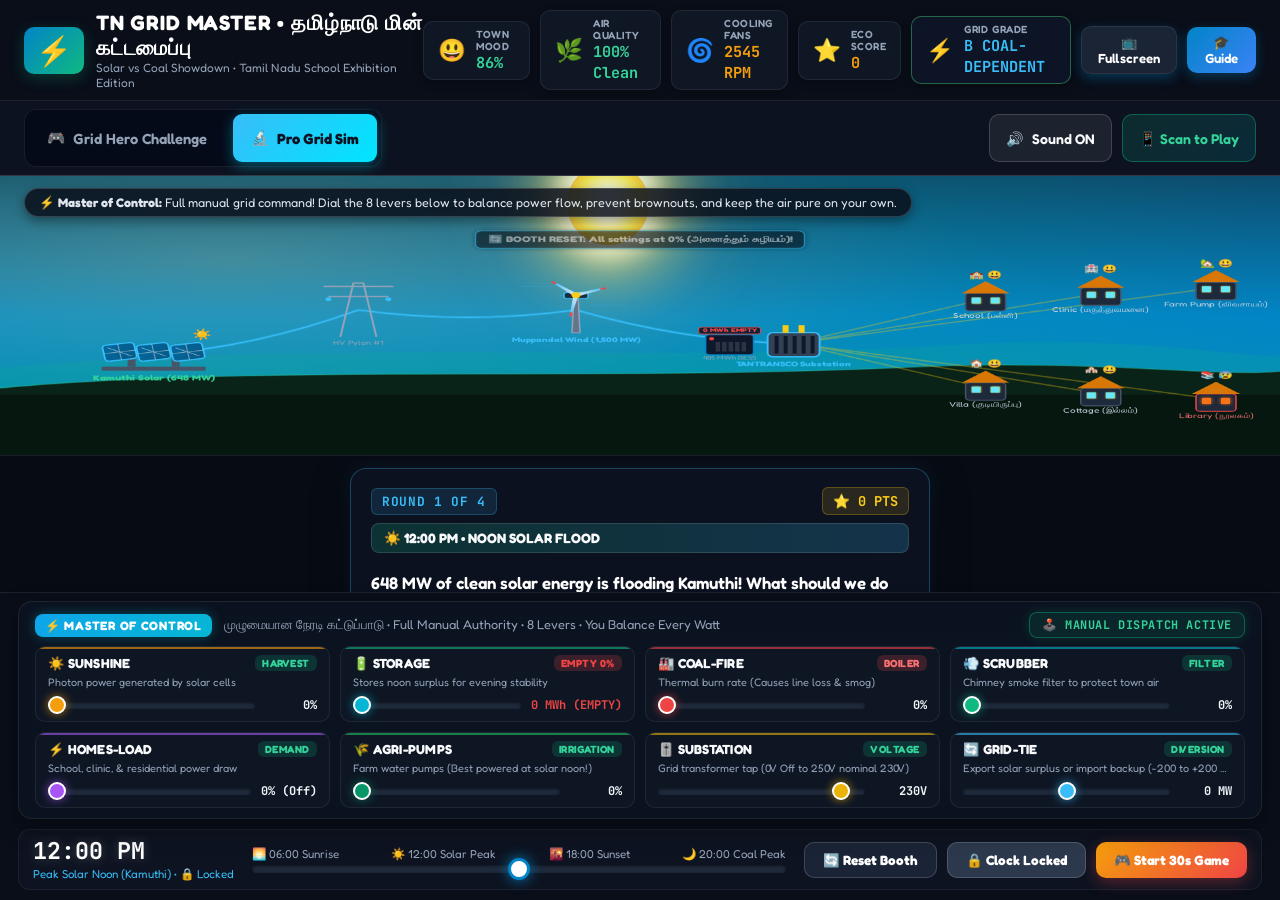
==== standalone_simulation.html @ cc930a6a "feat(mobile): implement Grid Hero challenge, Web Audio synth, responsive UI, QR bridge, and physical" ====
<!DOCTYPE html>
<html lang="en">
<head>
  <meta charset="UTF-8">
  <meta name="viewport" content="width=device-width, initial-scale=1.0">
  <title>TN Grid Master: Solar vs Coal Showdown | School Edition</title>
  <meta name="description" content="An interactive, gamified power grid simulation comparing peak daytime solar energy at Kamuthi against evening coal energy at Mettur.">
  <link rel="preconnect" href="https://fonts.googleapis.com">
  <link rel="preconnect" href="https://fonts.gstatic.com" crossorigin>
  <link href="https://fonts.googleapis.com/css2?family=Fredoka:wght@400;500;600;700&family=JetBrains+Mono:wght@600;700&display=swap" rel="stylesheet">
  <style>
/* ==========================================================================
   TN GRID MASTER: SCHOOL EDITION - HIGH-TECH SCIFI STYLESHEET
   Sleek Cyber-Grid & Dispatch Room Aesthetic (Tamil Nadu Power Grid)
   ========================================================================== */

:root {
  /* Day / Night Sky Palettes - Vibrant, Rich Atmospheric Gradients */
  --sky-top: #0c4a6e;
  --sky-mid: #0284c7;
  --sky-bottom: #0891b2;
  --sun-display: block;
  --sun-opacity: 1;
  --moon-display: none;
  --moon-opacity: 0;
  --smog-opacity: 0;
  --solar-glow-opacity: 0.85;

  /* Theme Accents */
  --color-green: #10b981;
  --color-green-light: #6ee7b7;
  --color-gold: #f59e0b;
  --color-gold-light: #fef08a;
  --color-crimson: #ef4444;
  --color-crimson-light: #fca5a5;
  --color-cyan: #06b6d4;

  /* Surfaces & Glassmorphism */
  --bg-body: #070b14;
  --bg-card: rgba(13, 19, 33, 0.9);
  --bg-card-hover: rgba(23, 32, 54, 0.95);
  --border-glass: rgba(255, 255, 255, 0.08);
  --border-glass-bright: rgba(255, 255, 255, 0.16);
  --text-main: #f8fafc;
  --text-muted: #94a3b8;

  /* Typography */
  --font-family: 'Fredoka', -apple-system, BlinkMacSystemFont, "Segoe UI", Roboto, sans-serif;
  --font-mono: 'JetBrains Mono', monospace;
}

/* Dynamic Phase Themes */
body.theme-solar {
  --sky-top: #0c4a6e;
  --sky-mid: #0284c7;
  --sky-bottom: #0891b2;
  --sun-display: block;
  --sun-opacity: 1;
  --moon-display: none;
  --moon-opacity: 0;
  --smog-opacity: 0;
  --solar-glow-opacity: 0.85;
}

body.theme-coal {
  --sky-top: #060913;
  --sky-mid: #111827;
  --sky-bottom: #1f1418;
  --sun-display: none;
  --sun-opacity: 0;
  --moon-display: block;
  --moon-opacity: 0.95;
  --smog-opacity: 0;
  --solar-glow-opacity: 0;
}

body.theme-dusk {
  --sky-top: #180d2b;
  --sky-mid: #4c1d4a;
  --sky-bottom: #9a3412;
  --sun-display: block;
  --sun-opacity: 0.55;
  --moon-display: none;
  --moon-opacity: 0;
  --smog-opacity: 0;
  --solar-glow-opacity: 0.25;
}

body.theme-dawn {
  --sky-top: #0f172a;
  --sky-mid: #311c38;
  --sky-bottom: #b45309;
  --sun-display: block;
  --sun-opacity: 0.75;
  --moon-display: none;
  --moon-opacity: 0;
  --smog-opacity: 0;
  --solar-glow-opacity: 0.5;
}

body.theme-night {
  --sky-top: #030610;
  --sky-mid: #090e1a;
  --sky-bottom: #0f172a;
  --sun-display: none;
  --sun-opacity: 0;
  --moon-display: block;
  --moon-opacity: 0.95;
  --smog-opacity: 0;
  --solar-glow-opacity: 0;
}

/* Reset & Foundation */
*, *::before, *::after {
  box-sizing: border-box;
  margin: 0;
  padding: 0;
}

html, body {
  width: 100%;
  height: 100%;
  overflow-x: hidden;
  font-family: var(--font-family);
  background-color: var(--bg-body);
  color: var(--text-main);
  user-select: none;
}

/* Master Layout: 100vh Single-Screen Viewport (Zero Scrollbars) */
.game-wrapper {
  position: relative;
  z-index: 10;
  display: flex;
  flex-direction: column;
  width: 100%;
  height: 100vh;
  overflow-x: hidden;
  overflow-y: hidden;
}

/* Header & Gamified Telemetry Badges */
.game-header {
  padding: 10px 24px;
  display: flex;
  align-items: center;
  justify-content: space-between;
  background: rgba(10, 15, 26, 0.95);
  backdrop-filter: blur(14px);
  -webkit-backdrop-filter: blur(14px);
  border-bottom: 1px solid var(--border-glass);
}

.brand {
  display: flex;
  align-items: center;
  gap: 12px;
}

.brand-icon {
  font-size: 1.8rem;
  background: linear-gradient(135deg, #0284c7, #10b981);
  padding: 6px 12px;
  border-radius: 10px;
  box-shadow: 0 4px 15px rgba(16, 185, 129, 0.25);
}

.brand-title {
  font-size: 1.3rem;
  font-weight: 700;
  color: #ffffff;
  letter-spacing: 0.04em;
}

.brand-tagline {
  font-size: 0.75rem;
  color: var(--text-muted);
}

.hud-badges {
  display: flex;
  align-items: center;
  gap: 10px;
}

.badge-item {
  display: flex;
  align-items: center;
  gap: 10px;
  background: rgba(17, 24, 39, 0.85);
  border: 1px solid rgba(255, 255, 255, 0.08);
  padding: 6px 14px;
  border-radius: 10px;
  box-shadow: 0 3px 10px rgba(0, 0, 0, 0.3);
  transition: transform 0.2s ease, border-color 0.3s ease;
}

.badge-item:hover {
  transform: translateY(-1px);
  border-color: rgba(56, 189, 248, 0.4);
}

.badge-emoji {
  font-size: 1.4rem;
}

.badge-emoji.spin {
  display: inline-block;
  animation: spinFan 1.8s linear infinite;
}

.badge-meta {
  display: flex;
  flex-direction: column;
}

.badge-caption {
  font-size: 0.65rem;
  font-weight: 600;
  color: var(--text-muted);
  letter-spacing: 0.05em;
}

.badge-stat {
  font-family: var(--font-mono);
  font-size: 0.95rem;
  font-weight: 700;
}

.text-green { color: #34d399; }
.text-cyan { color: #38bdf8; }
.text-gold { color: #f59e0b; }
.text-red { color: #f87171; }

.icon-toggle-btn, .guide-toggle-btn {
  background: rgba(30, 41, 59, 0.85);
  border: 1px solid var(--border-glass);
  padding: 7px 16px;
  border-radius: 10px;
  color: #ffffff;
  font-family: var(--font-family);
  font-size: 0.82rem;
  font-weight: 600;
  cursor: pointer;
  transition: all 0.2s ease;
}

.icon-toggle-btn:hover, .guide-toggle-btn:hover {
  background: rgba(51, 65, 85, 1);
  transform: translateY(-1px);
}

.guide-toggle-btn {
  background: linear-gradient(135deg, #0284c7, #3b82f6);
  border: none;
  box-shadow: 0 4px 12px rgba(2, 132, 199, 0.35);
}

/* 30-Second Challenge Banner */
.challenge-alert {
  margin: 8px 24px 0 24px;
  background: linear-gradient(90deg, #f59e0b 0%, #ef4444 100%);
  padding: 8px 18px;
  border-radius: 12px;
  display: flex;
  align-items: center;
  justify-content: space-between;
  box-shadow: 0 4px 20px rgba(245, 158, 11, 0.35);
  animation: bounceBanner 0.4s ease-out;
  z-index: 20;
}

.challenge-alert.hidden {
  display: none !important;
}

.challenge-text {
  display: flex;
  align-items: center;
  gap: 12px;
}

.challenge-icon {
  font-size: 1.8rem;
}

.challenge-text strong {
  font-size: 0.92rem;
  display: block;
}

.challenge-text p {
  font-size: 0.76rem;
  color: #fef08a;
}

.challenge-status-group {
  display: flex;
  align-items: center;
  gap: 12px;
}

.challenge-clock-pill {
  background: rgba(15, 23, 42, 0.85);
  border: 1px solid rgba(255, 255, 255, 0.2);
  color: #38bdf8;
  padding: 6px 14px;
  border-radius: 8px;
  font-family: var(--font-family);
  font-size: 0.86rem;
  font-weight: 700;
  letter-spacing: 0.02em;
  box-shadow: 0 2px 8px rgba(0, 0, 0, 0.35);
  white-space: nowrap;
}

.timer-pill {
  background: #ffffff;
  color: #0f172a;
  padding: 5px 16px;
  border-radius: 8px;
  font-family: var(--font-mono);
  font-size: 1.2rem;
  font-weight: 700;
}

/* ==========================================================================
   SIMULATION CANVAS VIEWPORT:
   The sky and celestial bodies are strictly bounded INSIDE .canvas-stage,
   guaranteeing the sun NEVER moves or sinks into the ground when scrolling!
   ========================================================================== */
.canvas-stage {
  position: relative;
  width: 100%;
  flex: 1 1 auto;
  min-height: 280px;
  height: auto;
  overflow: hidden;
  border-bottom: 1px solid var(--border-glass);
  box-shadow: inset 0 0 60px rgba(0, 0, 0, 0.45);
}

/* Dynamic Sky Layer Bounded Inside the Canvas Stage */
.sky-background {
  position: absolute;
  inset: 0;
  z-index: 1;
  background: linear-gradient(180deg, var(--sky-top) 0%, var(--sky-mid) 50%, var(--sky-bottom) 100%);
  transition: background 1.2s cubic-bezier(0.4, 0, 0.2, 1);
  overflow: hidden;
  pointer-events: none;
}

.sun-disc {
  position: absolute;
  width: 82px;
  height: 82px;
  background: radial-gradient(circle, #ffffff 0%, #fffbeb 25%, #fde047 55%, #f59e0b 85%, rgba(245, 158, 11, 0) 100%);
  border-radius: 50%;
  box-shadow: 
    0 0 25px 8px rgba(255, 255, 255, 0.85),
    0 0 55px 20px rgba(250, 204, 21, 0.5),
    0 0 95px 40px rgba(245, 158, 11, 0.22);
  display: var(--sun-display);
  opacity: var(--sun-opacity);
  left: 20%;
  top: 15%;
  transform: translate(-50%, -50%);
  transition: opacity 1s ease, left 0.5s ease-out, top 0.5s ease-out;
  pointer-events: none;
  filter: drop-shadow(0 0 10px rgba(255, 255, 255, 0.9));
}

.moon-disc {
  position: absolute;
  width: 64px;
  height: 64px;
  background: radial-gradient(circle at 35% 35%, #ffffff 0%, #f1f5f9 45%, #94a3b8 85%, #64748b 100%);
  border-radius: 50%;
  box-shadow: 
    0 0 20px 6px rgba(255, 255, 255, 0.75),
    0 0 50px 18px rgba(148, 163, 184, 0.35);
  display: var(--moon-display);
  opacity: var(--moon-opacity);
  left: 78%;
  top: 18%;
  transform: translate(-50%, -50%);
  transition: opacity 1s ease, left 0.5s ease-out, top 0.5s ease-out;
  pointer-events: none;
}

.stars-layer {
  position: absolute;
  inset: 0;
  background-image: 
    radial-gradient(1.5px 1.5px at 40px 50px, #ffffff, rgba(0,0,0,0)),
    radial-gradient(2px 2px at 180px 100px, #fef08a, rgba(0,0,0,0)),
    radial-gradient(1px 1px at 320px 160px, #ffffff, rgba(0,0,0,0)),
    radial-gradient(2px 2px at 500px 80px, #38bdf8, rgba(0,0,0,0)),
    radial-gradient(1.5px 1.5px at 700px 200px, #ffffff, rgba(0,0,0,0));
  background-repeat: repeat;
  background-size: 600px 350px;
  opacity: 0.45;
  transition: opacity 1s ease;
  pointer-events: none;
}

body.theme-solar .stars-layer {
  opacity: 0;
}

.smog-overlay {
  position: absolute;
  inset: 0;
  background: radial-gradient(ellipse at 15% 45%, rgba(15, 23, 42, 0.95) 0%, rgba(30, 41, 59, 0.75) 45%, transparent 85%);
  opacity: var(--smog-opacity);
  pointer-events: none;
  transition: opacity 1.5s ease-in-out;
}

.solar-glow-overlay {
  position: absolute;
  inset: 0;
  background: radial-gradient(ellipse at 18% 30%, rgba(254, 240, 138, 0.28) 0%, rgba(16, 185, 129, 0.12) 50%, transparent 80%);
  opacity: var(--solar-glow-opacity);
  pointer-events: none;
  transition: opacity 1.2s ease;
}

#gameCanvas {
  position: absolute;
  inset: 0;
  width: 100%;
  height: 100%;
  display: block;
  cursor: pointer;
  z-index: 2;
}

.stage-tip {
  position: absolute;
  top: 12px;
  left: 24px;
  background: rgba(10, 15, 26, 0.85);
  backdrop-filter: blur(10px);
  -webkit-backdrop-filter: blur(10px);
  border: 1px solid var(--border-glass-bright);
  padding: 6px 14px;
  border-radius: 20px;
  font-size: 0.78rem;
  color: #e2e8f0;
  pointer-events: none;
  z-index: 5;
  box-shadow: 0 4px 12px rgba(0, 0, 0, 0.4);
}

/* Hardware Card Modal Overlay */
.hardware-card {
  position: absolute;
  width: 320px;
  background: rgba(13, 19, 33, 0.95);
  backdrop-filter: blur(16px);
  border: 2px solid #0ea5e9;
  border-radius: 14px;
  box-shadow: 0 15px 35px rgba(0, 0, 0, 0.7);
  padding: 16px;
  z-index: 30;
  animation: popIn 0.25s cubic-bezier(0.16, 1, 0.3, 1);
}

.hardware-card.hidden {
  display: none !important;
}

.card-top {
  display: flex;
  align-items: center;
  justify-content: space-between;
  margin-bottom: 10px;
}

.card-title-group {
  display: flex;
  align-items: center;
  gap: 8px;
}

.card-icon {
  font-size: 1.4rem;
}

.card-title-group h3 {
  font-size: 0.96rem;
  color: #ffffff;
}

.card-close {
  background: transparent;
  border: none;
  color: var(--text-muted);
  font-size: 1.4rem;
  cursor: pointer;
}

.card-tabs {
  display: flex;
  gap: 6px;
  margin-bottom: 12px;
  border-bottom: 1px solid var(--border-glass);
  padding-bottom: 6px;
}

.hw-tab {
  flex: 1;
  background: transparent;
  border: 1px solid transparent;
  padding: 6px 8px;
  border-radius: 6px;
  color: var(--text-muted);
  font-family: var(--font-family);
  font-size: 0.72rem;
  font-weight: 600;
  cursor: pointer;
  transition: all 0.2s ease;
}

.hw-tab.active {
  background: rgba(14, 165, 233, 0.18);
  border-color: #0ea5e9;
  color: #38bdf8;
}

.card-content {
  font-size: 0.78rem;
  line-height: 1.5;
  display: flex;
  flex-direction: column;
  gap: 8px;
}

/* Live Exhibition Marquee Ticker: Completely Removed Per User Request */
.booth-ticker, #boothTicker {
  display: none !important;
}

/* ==========================================================================
   BOTTOM CONTROLS DECK: MASTER OF CONTROL
   ========================================================================== */
.deck-controls {
  background: rgba(10, 15, 26, 0.96);
  backdrop-filter: blur(16px);
  -webkit-backdrop-filter: blur(16px);
  border-top: 1px solid var(--border-glass);
  padding: 8px 18px 10px 18px;
  display: flex;
  flex-direction: column;
  gap: 6px;
  z-index: 20;
  flex-shrink: 0;
}

/* Big Hero Comparison Buttons */
.hero-selector {
  display: flex;
  align-items: center;
  gap: 12px;
}

.hero-card {
  flex: 1;
  display: flex;
  align-items: center;
  gap: 12px;
  padding: 8px 16px;
  border-radius: 12px;
  border: 1px solid rgba(255, 255, 255, 0.08);
  cursor: pointer;
  background: rgba(17, 24, 39, 0.75);
  color: var(--text-main);
  text-align: left;
  transition: all 0.25s cubic-bezier(0.16, 1, 0.3, 1);
}

.hero-card:hover {
  transform: translateY(-2px);
  box-shadow: 0 6px 18px rgba(0, 0, 0, 0.4);
  background: rgba(23, 32, 54, 0.85);
}

.hero-icon {
  font-size: 1.6rem;
}

.hero-info {
  flex-grow: 1;
}

.hero-title-row {
  display: flex;
  align-items: center;
  gap: 10px;
  margin-bottom: 2px;
}

.hero-title-row strong {
  font-size: 0.96rem;
  font-weight: 700;
}

.hero-info p {
  font-size: 0.74rem;
  color: var(--text-muted);
}

.tag-clean {
  font-size: 0.65rem;
  font-weight: 800;
  padding: 2px 8px;
  border-radius: 6px;
  background: rgba(16, 185, 129, 0.18);
  border: 1px solid rgba(16, 185, 129, 0.4);
  color: #34d399;
  letter-spacing: 0.05em;
}

.tag-dirty {
  font-size: 0.65rem;
  font-weight: 800;
  padding: 2px 8px;
  border-radius: 6px;
  background: rgba(239, 68, 68, 0.18);
  border: 1px solid rgba(239, 68, 68, 0.4);
  color: #f87171;
  letter-spacing: 0.05em;
}

.hero-card.solar.active {
  background: linear-gradient(135deg, rgba(16, 185, 129, 0.16) 0%, rgba(245, 158, 11, 0.08) 100%);
  border-color: #10b981;
  box-shadow: 0 0 20px rgba(16, 185, 129, 0.25);
}

.hero-card.solar.active strong {
  color: #34d399;
}

.hero-card.coal.active {
  background: linear-gradient(135deg, rgba(239, 68, 68, 0.18) 0%, rgba(249, 115, 22, 0.08) 100%);
  border-color: #ef4444;
  box-shadow: 0 0 20px rgba(239, 68, 68, 0.25);
}

.hero-card.coal.active strong {
  color: #f87171;
}

.vs-badge {
  font-size: 1.1rem;
  font-weight: 800;
  color: var(--text-muted);
  padding: 0 4px;
}

/* ==========================================================================
   🎛️ 8-SLIDER MULTI-TUNING CONSOLE: MASTER OF CONTROL
   ========================================================================== */
.dispatcher-tuning-deck {
  background: rgba(13, 19, 33, 0.92);
  border: 1px solid rgba(255, 255, 255, 0.08);
  border-radius: 14px;
  padding: 10px 16px;
  margin-bottom: 4px;
  backdrop-filter: blur(16px);
  -webkit-backdrop-filter: blur(16px);
  box-shadow: 0 8px 24px rgba(0, 0, 0, 0.4);
}

.deck-header {
  display: flex;
  justify-content: space-between;
  align-items: center;
  flex-wrap: wrap;
  gap: 8px;
  margin-bottom: 8px;
}

.deck-title-group {
  display: flex;
  align-items: center;
  gap: 12px;
}

.tuning-badge {
  background: linear-gradient(135deg, #0ea5e9, #06b6d4);
  color: #ffffff;
  font-size: 0.76rem;
  font-weight: 800;
  padding: 4px 10px;
  border-radius: 8px;
  letter-spacing: 0.06em;
  box-shadow: 0 0 12px rgba(6, 182, 212, 0.35);
}

.tuning-sub {
  font-size: 0.8rem;
  color: #94a3b8;
}

.control-status {
  display: flex;
  align-items: center;
}

.master-badge {
  background: rgba(16, 185, 129, 0.12);
  border: 1px solid rgba(16, 185, 129, 0.4);
  color: #34d399;
  font-family: var(--font-mono);
  font-size: 0.74rem;
  font-weight: 700;
  padding: 4px 12px;
  border-radius: 8px;
  letter-spacing: 0.05em;
  box-shadow: 0 0 12px rgba(16, 185, 129, 0.2);
}

.sliders-grid {
  display: grid;
  grid-template-columns: repeat(4, 1fr);
  gap: 10px;
}

.slider-card {
  background: rgba(17, 24, 39, 0.75);
  border: 1px solid rgba(255, 255, 255, 0.07);
  border-radius: 10px;
  padding: 8px 12px;
  display: flex;
  flex-direction: column;
  gap: 4px;
  transition: all 0.2s cubic-bezier(0.16, 1, 0.3, 1);
  position: relative;
  overflow: hidden;
}

.slider-card:hover {
  transform: translateY(-2px);
  background: rgba(23, 32, 54, 0.9);
  box-shadow: 0 6px 18px rgba(0, 0, 0, 0.4);
}

.slider-card::before {
  content: '';
  position: absolute;
  top: 0;
  left: 0;
  right: 0;
  height: 2px;
  opacity: 0.6;
  transition: opacity 0.2s ease;
}

.slider-card:hover::before {
  opacity: 1;
}

.slider-solar::before { background: #f59e0b; }
.slider-battery::before { background: #10b981; }
.slider-coal::before { background: #ef4444; }
.slider-scrubber::before { background: #06b6d4; }
.slider-load::before { background: #a855f7; }
.slider-agri::before { background: #22c55e; }
.slider-voltage::before { background: #eab308; }
.slider-gridtie::before { background: #38bdf8; }

.slider-meta {
  display: flex;
  justify-content: space-between;
  align-items: center;
}

.slider-title {
  font-size: 0.82rem;
  font-weight: 700;
  color: #f8fafc;
  letter-spacing: 0.02em;
}

.slider-summary-pill {
  font-size: 0.65rem;
  font-weight: 800;
  padding: 2px 7px;
  border-radius: 6px;
  background: rgba(16, 185, 129, 0.18);
  color: #34d399;
  letter-spacing: 0.05em;
}

.slider-summary-pill.pill-danger {
  background: rgba(239, 68, 68, 0.2);
  color: #f87171;
}

.slider-desc {
  font-size: 0.68rem;
  color: #94a3b8;
  white-space: nowrap;
  overflow: hidden;
  text-overflow: ellipsis;
}

.slider-input-row {
  display: flex;
  align-items: center;
  gap: 10px;
  margin-top: 4px;
}

.game-slider {
  flex: 1;
  -webkit-appearance: none;
  appearance: none;
  height: 7px;
  border-radius: 999px;
  outline: none;
  cursor: pointer;
  background: #1e293b;
  box-shadow: inset 0 1px 3px rgba(0, 0, 0, 0.5);
  transition: background 0.2s ease;
}

.game-slider::-webkit-slider-thumb {
  -webkit-appearance: none;
  appearance: none;
  width: 18px;
  height: 18px;
  border-radius: 50%;
  cursor: grab;
  border: 2px solid #ffffff;
  box-shadow: 0 0 8px rgba(0, 0, 0, 0.6);
  transition: transform 0.15s ease, box-shadow 0.15s ease;
}

.game-slider::-webkit-slider-thumb:hover {
  transform: scale(1.15);
}

.range-amber::-webkit-slider-thumb {
  background: #f59e0b;
  box-shadow: 0 0 10px rgba(245, 158, 11, 0.7);
}

.range-cyan::-webkit-slider-thumb {
  background: #06b6d4;
  box-shadow: 0 0 10px rgba(6, 182, 212, 0.7);
}

.range-red::-webkit-slider-thumb {
  background: #ef4444;
  box-shadow: 0 0 10px rgba(239, 68, 68, 0.7);
}

.range-green::-webkit-slider-thumb {
  background: #10b981;
  box-shadow: 0 0 10px rgba(16, 185, 129, 0.7);
}

.range-purple::-webkit-slider-thumb {
  background: #a855f7;
  box-shadow: 0 0 10px rgba(168, 85, 247, 0.7);
}

.range-emerald::-webkit-slider-thumb {
  background: #059669;
  box-shadow: 0 0 10px rgba(5, 150, 105, 0.7);
}

.range-gold::-webkit-slider-thumb {
  background: #eab308;
  box-shadow: 0 0 10px rgba(234, 179, 8, 0.7);
}

.range-blue::-webkit-slider-thumb {
  background: #38bdf8;
  box-shadow: 0 0 10px rgba(56, 189, 248, 0.7);
}

.slider-val {
  font-family: var(--font-mono);
  font-size: 0.75rem;
  font-weight: 700;
  min-width: 52px;
  text-align: right;
  color: #f1f5f9;
}

/* ==========================================================================
   TIMELINE SCRUBBER & GAME ACTIONS
   ========================================================================== */
.timeline-row {
  display: flex;
  align-items: center;
  gap: 18px;
  background: rgba(17, 24, 39, 0.6);
  border: 1px solid rgba(255, 255, 255, 0.06);
  padding: 8px 14px;
  border-radius: 12px;
  transition: all 0.3s ease;
}

/* Hide timeline bar completely when playing game challenge per user request */
body.game-playing .timeline-row {
  display: none !important;
}

/* Storage Slider Locked During Active Challenge (Prevents Conjuring Free Energy) */
body.game-playing #sliderStorage {
  cursor: not-allowed;
  opacity: 0.9;
}

.clock-display {
  display: flex;
  flex-direction: column;
  min-width: 150px;
}

.clock-digits {
  font-family: var(--font-mono);
  font-size: 1.45rem;
  font-weight: 700;
  color: #ffffff;
  line-height: 1.1;
  text-shadow: 0 0 12px rgba(255, 255, 255, 0.25);
}

.clock-label {
  font-size: 0.72rem;
  color: #38bdf8;
  margin-top: 3px;
}

.scrubber-bar {
  flex-grow: 1;
  display: flex;
  flex-direction: column;
  gap: 4px;
}

.scrubber-labels {
  display: flex;
  justify-content: space-between;
  font-size: 0.72rem;
  color: var(--text-muted);
}

input[type="range"]#timeRange {
  width: 100%;
  height: 8px;
  background: #1e293b;
  border-radius: 9999px;
  -webkit-appearance: none;
  appearance: none;
  cursor: pointer;
  box-shadow: inset 0 1px 3px rgba(0, 0, 0, 0.5);
}

input[type="range"]#timeRange::-webkit-slider-thumb {
  -webkit-appearance: none;
  appearance: none;
  width: 22px;
  height: 22px;
  border-radius: 50%;
  background: #ffffff;
  border: 3px solid #0284c7;
  box-shadow: 0 0 14px rgba(2, 132, 199, 0.9);
  cursor: grab;
  transition: transform 0.15s ease;
}

input[type="range"]#timeRange::-webkit-slider-thumb:hover {
  transform: scale(1.2);
}

.deck-actions {
  display: flex;
  gap: 10px;
}

.deck-btn {
  border: none;
  padding: 9px 18px;
  border-radius: 10px;
  font-family: var(--font-family);
  font-size: 0.84rem;
  font-weight: 700;
  cursor: pointer;
  transition: all 0.2s ease;
}

.deck-btn.play {
  background: rgba(51, 65, 85, 0.85);
  color: #ffffff;
  border: 1px solid var(--border-glass-bright);
}

.deck-btn.reset {
  background: rgba(30, 41, 59, 0.85);
  color: #ffffff;
  border: 1px solid var(--border-glass-bright);
}

.deck-btn.reset:hover {
  background: rgba(51, 65, 85, 1);
  border-color: #38bdf8;
}

.fs-btn {
  background: rgba(30, 41, 59, 0.85);
  border: 1px solid var(--border-glass);
}

.fs-btn:hover {
  background: rgba(51, 65, 85, 1);
  border-color: #38bdf8;
}

.deck-btn.challenge {
  background: linear-gradient(135deg, #f59e0b, #ef4444);
  color: #ffffff;
  box-shadow: 0 4px 15px rgba(239, 68, 68, 0.35);
}

.deck-btn.inspect {
  background: rgba(14, 165, 233, 0.15);
  border: 1px solid #0ea5e9;
  color: #38bdf8;
}

.deck-btn:hover {
  transform: translateY(-2px);
}

/* ==========================================================================
   MODAL DIALOGS
   ========================================================================== */
.modal-backdrop {
  position: fixed;
  inset: 0;
  background: rgba(2, 6, 23, 0.85);
  backdrop-filter: blur(12px);
  -webkit-backdrop-filter: blur(12px);
  display: flex;
  align-items: center;
  justify-content: center;
  z-index: 100;
}

.modal-backdrop.hidden {
  display: none !important;
}

.modal-card {
  width: 90%;
  max-width: 660px;
  max-height: 85vh;
  background: #0d1322;
  border: 1px solid var(--border-glass-bright);
  border-radius: 18px;
  box-shadow: 0 25px 60px rgba(0, 0, 0, 0.8);
  display: flex;
  flex-direction: column;
  overflow: hidden;
  animation: popIn 0.3s cubic-bezier(0.16, 1, 0.3, 1);
}

.modal-header {
  padding: 16px 24px;
  border-bottom: 1px solid var(--border-glass);
  display: flex;
  align-items: center;
  justify-content: space-between;
}

.modal-header h2 {
  font-size: 1.15rem;
  color: #ffffff;
}

.modal-exit {
  background: transparent;
  border: none;
  font-size: 1.5rem;
  color: var(--text-muted);
  cursor: pointer;
}

.modal-body {
  padding: 20px 24px;
  overflow-y: auto;
  display: flex;
  flex-direction: column;
  gap: 16px;
  color: #cbd5e1;
  font-size: 0.88rem;
  line-height: 1.6;
}

.guide-box {
  background: rgba(17, 24, 39, 0.6);
  border: 1px solid var(--border-glass);
  padding: 14px 18px;
  border-radius: 12px;
}

.guide-box h3 {
  font-size: 0.98rem;
  margin-bottom: 6px;
}

.guide-box ul {
  margin-left: 20px;
  margin-top: 6px;
}

.guide-box.solar {
  background: rgba(16, 185, 129, 0.08);
  border-color: rgba(16, 185, 129, 0.3);
}

.guide-box.solar h3 { color: #34d399; }

.guide-box.coal {
  background: rgba(239, 68, 68, 0.08);
  border-color: rgba(239, 68, 68, 0.3);
}

.guide-box.coal h3 { color: #f87171; }

.guide-box.tips {
  background: rgba(14, 165, 233, 0.08);
  border-color: rgba(14, 165, 233, 0.3);
}

.guide-box.tips h3 { color: #38bdf8; }

.modal-footer {
  padding: 14px 24px;
  border-top: 1px solid var(--border-glass);
  display: flex;
  justify-content: flex-end;
}

.btn-dismiss {
  background: linear-gradient(135deg, #0284c7, #10b981);
  color: #ffffff;
  border: none;
  padding: 8px 24px;
  border-radius: 10px;
  font-family: var(--font-family);
  font-size: 0.88rem;
  font-weight: 700;
  cursor: pointer;
  box-shadow: 0 4px 12px rgba(16, 185, 129, 0.3);
}

/* ==========================================================================
   REAL-TIME GRID GRADE BADGE & REPORT CARD MODAL
   ========================================================================== */
.grid-rating-badge {
  background: rgba(15, 23, 42, 0.75);
  border: 1px solid rgba(74, 222, 128, 0.4);
  transition: all 0.3s ease;
}

.text-orange { color: #f97316 !important; }

@keyframes flashRedAlert {
  0%, 100% {
    background: rgba(239, 68, 68, 0.28);
    border-color: #ef4444;
    box-shadow: 0 0 16px rgba(239, 68, 68, 0.65);
  }
  50% {
    background: rgba(15, 23, 42, 0.85);
    border-color: rgba(239, 68, 68, 0.4);
    box-shadow: none;
  }
}

.badge-item.alert-blackout {
  animation: flashRedAlert 0.8s infinite ease-in-out;
}

.report-card {
  max-width: 680px;
  background: #090e1a;
  border: 2px solid var(--border-glass-bright);
}

.report-card.grade-a {
  border-color: #22c55e;
  box-shadow: 0 0 45px rgba(34, 197, 94, 0.3);
}

.report-card.grade-b {
  border-color: #38bdf8;
  box-shadow: 0 0 40px rgba(56, 189, 248, 0.3);
}

.report-card.grade-c {
  border-color: #eab308;
  box-shadow: 0 0 40px rgba(234, 179, 8, 0.3);
}

.report-card.grade-d {
  border-color: #f97316;
  box-shadow: 0 0 45px rgba(249, 115, 22, 0.35);
}

.report-card.grade-f {
  border-color: #ef4444;
  box-shadow: 0 0 50px rgba(239, 68, 68, 0.45);
}

.report-card-header {
  padding: 16px 24px;
  background: rgba(15, 23, 42, 0.6);
  border-bottom: 1px solid var(--border-glass);
}

.report-subtitle {
  font-size: 0.82rem;
  color: var(--text-muted);
  margin-top: 2px;
}

.report-modal-body {
  padding: 24px;
  gap: 20px;
}

.report-stamp-container {
  display: flex;
  align-items: center;
  gap: 20px;
  background: rgba(15, 23, 42, 0.7);
  border: 1px solid var(--border-glass);
  border-radius: 14px;
  padding: 16px 20px;
}

.report-stamp-badge {
  display: flex;
  flex-direction: column;
  align-items: center;
  justify-content: center;
  min-width: 100px;
  height: 90px;
  border-radius: 12px;
  border: 3px solid #22c55e;
  background: rgba(34, 197, 94, 0.12);
  color: #22c55e;
  box-shadow: 0 0 20px rgba(34, 197, 94, 0.25);
}

.report-stamp-badge.stamp-f {
  border-color: #ef4444;
  background: rgba(239, 68, 68, 0.15);
  color: #ef4444;
  box-shadow: 0 0 25px rgba(239, 68, 68, 0.35);
}

.report-stamp-badge.stamp-d {
  border-color: #f97316;
  background: rgba(249, 115, 22, 0.15);
  color: #f97316;
  box-shadow: 0 0 20px rgba(249, 115, 22, 0.3);
}

.report-stamp-badge.stamp-c {
  border-color: #eab308;
  background: rgba(234, 179, 8, 0.15);
  color: #eab308;
  box-shadow: 0 0 20px rgba(234, 179, 8, 0.3);
}

.report-stamp-badge.stamp-b {
  border-color: #38bdf8;
  background: rgba(56, 189, 248, 0.15);
  color: #38bdf8;
  box-shadow: 0 0 20px rgba(56, 189, 248, 0.3);
}

.report-stamp-letter {
  font-size: 3rem;
  font-weight: 800;
  line-height: 1;
}

.report-stamp-caption {
  font-size: 0.65rem;
  font-weight: 700;
  letter-spacing: 0.05em;
  text-transform: uppercase;
}

.report-hero-summary h3 {
  font-size: 1.25rem;
  font-weight: 700;
  color: #ffffff;
  margin-bottom: 4px;
}

.report-hero-summary p {
  font-size: 0.88rem;
  color: var(--text-muted);
}

.report-metrics-grid {
  display: grid;
  grid-template-columns: repeat(3, 1fr);
  gap: 12px;
}

@media (max-width: 650px) {
  .report-metrics-grid { grid-template-columns: repeat(2, 1fr); }
  .report-stamp-container { flex-direction: column; text-align: center; }
}

.report-stat-card {
  background: rgba(15, 23, 42, 0.6);
  border: 1px solid var(--border-glass);
  border-radius: 10px;
  padding: 10px 14px;
  display: flex;
  flex-direction: column;
  gap: 3px;
}

.stat-icon {
  font-size: 1.1rem;
}

.stat-num {
  font-size: 1.25rem;
  font-weight: 700;
  font-family: var(--font-family);
}

.stat-name {
  font-size: 0.72rem;
  color: var(--text-muted);
  text-transform: uppercase;
  letter-spacing: 0.03em;
}

.report-verdict-box {
  background: rgba(30, 41, 59, 0.4);
  border-left: 4px solid #38bdf8;
  padding: 14px 18px;
  border-radius: 0 10px 10px 0;
  font-size: 0.92rem;
  line-height: 1.55;
  color: #e2e8f0;
}

.report-modal-footer {
  gap: 12px;
  background: rgba(15, 23, 42, 0.6);
  border-top: 1px solid var(--border-glass);
}

/* Keyframes */
@keyframes spinFan {
  from { transform: rotate(0deg); }
  to { transform: rotate(360deg); }
}

@keyframes popIn {
  from { opacity: 0; transform: scale(0.95); }
  to { opacity: 1; transform: scale(1); }
}

@keyframes bounceBanner {
  0% { transform: translateY(-10px); opacity: 0; }
  60% { transform: translateY(4px); opacity: 1; }
  100% { transform: translateY(0); }
}

/* ==========================================================================
   EXHIBITION INFOGRAPHIC MODAL STYLING
   ========================================================================== */
.infographic-modal-card {
  max-width: 860px !important;
  width: 95% !important;
  background: linear-gradient(175deg, #0f172a 0%, #0a0e1a 100%) !important;
  border: 1px solid rgba(56, 189, 248, 0.3) !important;
  box-shadow: 0 25px 60px rgba(0, 0, 0, 0.8), 0 0 40px rgba(56, 189, 248, 0.15) !important;
}

.info-btn {
  background: rgba(56, 189, 248, 0.18) !important;
  border-color: rgba(56, 189, 248, 0.5) !important;
  color: #38bdf8 !important;
}

.info-btn:hover {
  background: rgba(56, 189, 248, 0.3) !important;
  box-shadow: 0 0 15px rgba(56, 189, 248, 0.4) !important;
}

.deck-btn.info-action-btn {
  background: linear-gradient(135deg, rgba(14, 165, 233, 0.25), rgba(56, 189, 248, 0.15));
  border: 1px solid rgba(56, 189, 248, 0.4);
  color: #38bdf8;
}

.deck-btn.info-action-btn:hover {
  background: linear-gradient(135deg, rgba(14, 165, 233, 0.4), rgba(56, 189, 248, 0.25));
  box-shadow: 0 0 14px rgba(56, 189, 248, 0.35);
}

.infographic-banner {
  display: grid;
  grid-template-columns: repeat(4, 1fr);
  gap: 12px;
  background: rgba(15, 23, 42, 0.7);
  border: 1px solid rgba(255, 255, 255, 0.08);
  border-radius: 14px;
  padding: 14px 18px;
  margin-bottom: 20px;
  text-align: center;
}

.infographic-stat {
  display: flex;
  flex-direction: column;
  gap: 4px;
}

.info-big-num {
  font-family: 'JetBrains Mono', monospace;
  font-size: 1.6rem;
  font-weight: 800;
  line-height: 1.1;
}

.info-label {
  font-size: 0.75rem;
  color: #94a3b8;
  font-weight: 600;
  text-transform: uppercase;
  letter-spacing: 0.5px;
}

.infographic-showcase-grid {
  display: grid;
  grid-template-columns: 1fr 1fr;
  gap: 16px;
  margin-bottom: 20px;
}

.info-card {
  background: rgba(15, 23, 42, 0.85);
  border-radius: 14px;
  padding: 16px;
  border: 1px solid rgba(255, 255, 255, 0.08);
}

.info-card.clean {
  border-color: rgba(52, 211, 153, 0.35);
  box-shadow: inset 0 0 20px rgba(52, 211, 153, 0.06);
}

.info-card.thermal {
  border-color: rgba(248, 113, 113, 0.35);
  box-shadow: inset 0 0 20px rgba(248, 113, 113, 0.06);
}

.info-card-header {
  display: flex;
  align-items: center;
  gap: 12px;
  margin-bottom: 12px;
}

.info-icon {
  font-size: 1.8rem;
}

.info-card-header h4 {
  font-size: 0.95rem;
  font-weight: 700;
  color: #f8fafc;
  margin-bottom: 4px;
}

.badge-tag {
  font-size: 0.65rem;
  font-weight: 800;
  padding: 2px 8px;
  border-radius: 6px;
  letter-spacing: 0.5px;
}

.badge-tag.clean-tag {
  background: rgba(52, 211, 153, 0.2);
  color: #34d399;
  border: 1px solid rgba(52, 211, 153, 0.4);
}

.badge-tag.dirty-tag {
  background: rgba(248, 113, 113, 0.2);
  color: #f87171;
  border: 1px solid rgba(248, 113, 113, 0.4);
}

.info-card p {
  font-size: 0.82rem;
  color: #cbd5e1;
  line-height: 1.45;
  margin-bottom: 10px;
}

.info-bullets {
  padding-left: 18px;
  margin: 0;
  font-size: 0.78rem;
  color: #94a3b8;
  line-height: 1.5;
}

.info-bullets li {
  margin-bottom: 6px;
}

.info-bullets strong {
  color: #e2e8f0;
}

.infographic-flow-section {
  background: rgba(15, 23, 42, 0.65);
  border: 1px solid rgba(56, 189, 248, 0.2);
  border-radius: 14px;
  padding: 16px 20px;
  margin-bottom: 20px;
}

.infographic-flow-section h4 {
  font-size: 0.95rem;
  font-weight: 700;
  color: #38bdf8;
  margin-bottom: 14px;
}

.flow-steps {
  display: grid;
  grid-template-columns: repeat(3, 1fr);
  gap: 14px;
}

.flow-step {
  display: flex;
  gap: 10px;
}

.step-num {
  width: 28px;
  height: 28px;
  border-radius: 50%;
  background: #0284c7;
  color: #fff;
  font-weight: 800;
  font-size: 0.85rem;
  display: flex;
  align-items: center;
  justify-content: center;
  flex-shrink: 0;
}

.step-content strong {
  display: block;
  font-size: 0.82rem;
  color: #f1f5f9;
  margin-bottom: 4px;
}

.step-content p {
  font-size: 0.74rem;
  color: #94a3b8;
  line-height: 1.4;
  margin: 0;
}

.infographic-links-bar {
  display: flex;
  gap: 14px;
  margin-bottom: 10px;
}

.canva-link-btn, .figma-link-btn {
  flex: 1;
  display: flex;
  align-items: center;
  justify-content: center;
  gap: 8px;
  padding: 12px 16px;
  border-radius: 10px;
  font-size: 0.85rem;
  font-weight: 700;
  text-decoration: none;
  transition: all 0.2s ease;
}

.canva-link-btn {
  background: linear-gradient(135deg, #00c4cc, #7d2ae8);
  color: #ffffff;
  box-shadow: 0 4px 15px rgba(125, 42, 232, 0.35);
}

.canva-link-btn:hover {
  transform: translateY(-2px);
  box-shadow: 0 6px 20px rgba(125, 42, 232, 0.5);
}

.figma-link-btn {
  background: linear-gradient(135deg, #0acf83, #0284c7);
  color: #ffffff;
  box-shadow: 0 4px 15px rgba(2, 132, 199, 0.35);
}

.figma-link-btn:hover {
  transform: translateY(-2px);
  box-shadow: 0 6px 20px rgba(2, 132, 199, 0.5);
}

/* Responsiveness */
@media (max-width: 1200px) {
  .sliders-grid { grid-template-columns: repeat(2, 1fr); }
  .infographic-showcase-grid { grid-template-columns: 1fr; }
  .flow-steps { grid-template-columns: 1fr; }
  .infographic-banner { grid-template-columns: repeat(2, 1fr); }
}

@media (max-width: 900px) {
  .game-header { padding: 10px 16px; }
  .hud-badges { gap: 8px; }
  .badge-item { padding: 4px 10px; }
  .badge-caption { display: none; }
  .hero-selector { flex-direction: column; }
  .vs-badge { display: none; }
  .deck-controls { padding: 8px 14px; }
}

@media (max-width: 600px) {
  .sliders-grid { grid-template-columns: 1fr; }
}

/* ==========================================================================
   🤫 SECRET PRESENTER HUD & VISUAL EXHIBITION RUN-OF-SHOW
   ========================================================================== */
.secret-title-trigger {
  cursor: pointer;
  user-select: none;
  transition: transform 0.2s ease, filter 0.2s ease;
  position: relative;
}

.secret-title-trigger:hover {
  filter: brightness(1.25) drop-shadow(0 0 12px rgba(0, 229, 255, 0.4));
}

.secret-title-trigger:active {
  transform: scale(0.98);
}

.presenter-card {
  max-width: 960px;
  width: 95%;
  max-height: 90vh;
  background: #080d1a;
  border: 1px solid rgba(0, 229, 255, 0.4);
  box-shadow: 0 0 50px rgba(0, 229, 255, 0.15), 0 30px 80px rgba(0, 0, 0, 0.95);
  border-radius: 20px;
}

.presenter-header {
  padding: 18px 24px;
  background: linear-gradient(135deg, rgba(8, 13, 26, 0.95), rgba(15, 23, 42, 0.95));
  border-bottom: 1px solid rgba(0, 229, 255, 0.2);
}

.presenter-badge {
  display: inline-block;
  padding: 3px 10px;
  font-size: 0.72rem;
  font-weight: 700;
  letter-spacing: 0.08em;
  background: rgba(0, 229, 255, 0.15);
  color: #00e5ff;
  border: 1px solid rgba(0, 229, 255, 0.4);
  border-radius: 999px;
  margin-bottom: 6px;
}

.presenter-subtitle {
  font-size: 0.85rem;
  color: var(--text-muted);
  margin-top: 4px;
}

.presenter-nav {
  display: flex;
  background: rgba(2, 6, 23, 0.9);
  padding: 8px 16px;
  gap: 8px;
  border-bottom: 1px solid rgba(255, 255, 255, 0.08);
  overflow-x: auto;
}

.pres-tab-btn {
  display: flex;
  align-items: center;
  gap: 8px;
  padding: 8px 16px;
  background: transparent;
  border: 1px solid transparent;
  border-radius: 10px;
  color: var(--text-muted);
  font-size: 0.88rem;
  font-weight: 600;
  cursor: pointer;
  white-space: nowrap;
  transition: all 0.2s ease;
}

.pres-tab-btn:hover {
  color: #ffffff;
  background: rgba(255, 255, 255, 0.05);
}

.pres-tab-btn.active {
  background: rgba(0, 229, 255, 0.15);
  color: #00e5ff;
  border-color: rgba(0, 229, 255, 0.4);
  box-shadow: 0 0 15px rgba(0, 229, 255, 0.2);
}

.presenter-body {
  padding: 20px 24px;
  overflow-y: auto;
  max-height: calc(90vh - 180px);
}

.pres-pane {
  display: none;
  animation: fadeIn 0.25s ease;
}

.pres-pane.active {
  display: block;
}

/* Timeline & Stepper Styles */
.flow-hero-banner {
  display: flex;
  align-items: center;
  gap: 16px;
  padding: 16px 20px;
  background: linear-gradient(135deg, rgba(0, 229, 255, 0.1), rgba(168, 85, 247, 0.1));
  border: 1px solid rgba(0, 229, 255, 0.3);
  border-radius: 14px;
  margin-bottom: 20px;
}

.flow-hero-icon {
  font-size: 2.2rem;
}

.flow-hero-banner h3 {
  font-size: 1.05rem;
  color: #ffffff;
  margin-bottom: 4px;
}

.flow-hero-banner p {
  font-size: 0.85rem;
  color: var(--text-muted);
  margin: 0;
}

.presenter-stepper {
  display: flex;
  flex-direction: column;
  gap: 16px;
  margin-bottom: 24px;
}

.stepper-card {
  display: flex;
  gap: 18px;
  padding: 18px;
  background: rgba(15, 23, 42, 0.7);
  border-radius: 14px;
  border-left: 4px solid #64748b;
  box-shadow: 0 4px 15px rgba(0, 0, 0, 0.3);
}

.stepper-card.step-mithran { border-left-color: #ffb703; }
.stepper-card.step-faaris { border-left-color: #00f59b; }
.stepper-card.step-kavin { border-left-color: #00e5ff; }
.stepper-card.step-joint { border-left-color: #a855f7; }

.step-badge {
  display: flex;
  flex-direction: column;
  align-items: center;
  justify-content: flex-start;
  min-width: 100px;
}

.step-num {
  width: 36px;
  height: 36px;
  border-radius: 50%;
  background: rgba(255, 255, 255, 0.1);
  color: #ffffff;
  display: flex;
  align-items: center;
  justify-content: center;
  font-weight: 700;
  font-size: 1.1rem;
  margin-bottom: 6px;
}

.step-mithran .step-num { background: rgba(255, 183, 3, 0.2); color: #ffb703; border: 1px solid #ffb703; }
.step-faaris .step-num { background: rgba(0, 245, 155, 0.2); color: #00f59b; border: 1px solid #00f59b; }
.step-kavin .step-num { background: rgba(0, 229, 255, 0.2); color: #00e5ff; border: 1px solid #00e5ff; }
.step-joint .step-num { background: rgba(168, 85, 247, 0.2); color: #a855f7; border: 1px solid #a855f7; }

.step-time {
  font-size: 0.75rem;
  color: var(--text-muted);
  font-weight: 600;
  text-align: center;
}

.step-content {
  flex: 1;
}

.step-header {
  display: flex;
  align-items: center;
  justify-content: space-between;
  margin-bottom: 8px;
}

.step-header h4 {
  font-size: 1.05rem;
  color: #ffffff;
  margin: 0;
}

.role-pill {
  font-size: 0.72rem;
  padding: 2px 8px;
  border-radius: 6px;
  background: rgba(255, 255, 255, 0.08);
  color: #94a3b8;
  font-weight: 600;
}

.step-summary {
  font-size: 0.9rem;
  color: #cbd5e1;
  line-height: 1.5;
  margin-bottom: 12px;
}

.step-cue {
  display: flex;
  align-items: center;
  gap: 8px;
  padding: 8px 12px;
  background: rgba(255, 255, 255, 0.04);
  border-radius: 8px;
  font-size: 0.84rem;
  color: #38bdf8;
}

.component-chips, .physics-chips {
  display: flex;
  flex-wrap: wrap;
  gap: 8px;
  margin-bottom: 12px;
}

.chip {
  font-size: 0.8rem;
  padding: 4px 10px;
  border-radius: 8px;
  background: rgba(255, 255, 255, 0.06);
  border: 1px solid rgba(255, 255, 255, 0.1);
  color: #f1f5f9;
  font-weight: 500;
}

.chip.cyan { background: rgba(0, 229, 255, 0.1); border-color: rgba(0, 229, 255, 0.3); color: #00e5ff; }
.chip.gold { background: rgba(255, 183, 3, 0.1); border-color: rgba(255, 183, 3, 0.3); color: #ffb703; }
.chip.green { background: rgba(0, 245, 155, 0.1); border-color: rgba(0, 245, 155, 0.3); color: #00f59b; }
.chip.purple { background: rgba(168, 85, 247, 0.1); border-color: rgba(168, 85, 247, 0.3); color: #a855f7; }

.action-highlight-box {
  display: flex;
  align-items: flex-start;
  gap: 12px;
  padding: 12px 14px;
  background: rgba(0, 245, 155, 0.08);
  border: 1px solid rgba(0, 245, 155, 0.3);
  border-radius: 10px;
  margin-bottom: 12px;
}

.action-highlight-box.kavin-box {
  background: rgba(0, 229, 255, 0.08);
  border-color: rgba(0, 229, 255, 0.3);
}

.action-icon {
  font-size: 1.5rem;
}

.action-highlight-box strong {
  font-size: 0.85rem;
  color: #ffffff;
  display: block;
  margin-bottom: 4px;
}

.action-highlight-box p {
  font-size: 0.86rem;
  color: #cbd5e1;
  margin: 0;
}

.joint-quote {
  font-size: 0.95rem;
  color: #e2e8f0;
  font-style: italic;
  padding: 8px 12px;
  background: rgba(168, 85, 247, 0.08);
  border-left: 3px solid #a855f7;
  border-radius: 6px;
  margin: 0;
}

/* Rapid Pitch Section */
.rapid-pitch-card {
  padding: 18px;
  background: rgba(15, 23, 42, 0.8);
  border: 1px solid rgba(255, 183, 3, 0.3);
  border-radius: 14px;
}

.rapid-header {
  display: flex;
  align-items: center;
  gap: 10px;
  margin-bottom: 12px;
}

.rapid-header h4 {
  font-size: 0.98rem;
  color: #ffb703;
  margin: 0;
}

.rapid-grid {
  display: grid;
  grid-template-columns: repeat(3, 1fr);
  gap: 12px;
}

.rapid-box {
  padding: 12px;
  background: rgba(2, 6, 23, 0.6);
  border-radius: 10px;
  border: 1px solid rgba(255, 255, 255, 0.06);
}

.rapid-name {
  font-size: 0.78rem;
  font-weight: 700;
  color: #38bdf8;
  display: block;
  margin-bottom: 6px;
}

.rapid-box p {
  font-size: 0.82rem;
  color: #94a3b8;
  line-height: 1.4;
  margin: 0;
}

/* Prompter & Speech Bubbles */
.prompter-hero {
  display: flex;
  align-items: center;
  justify-content: space-between;
  gap: 16px;
  padding: 14px 18px;
  background: rgba(15, 23, 42, 0.8);
  border-radius: 12px;
  border: 1px solid rgba(255, 255, 255, 0.1);
  margin-bottom: 18px;
}

.prompter-title {
  display: flex;
  align-items: center;
  gap: 12px;
}

.prompter-avatar {
  font-size: 2rem;
}

.prompter-title h3 {
  font-size: 1.05rem;
  color: #ffffff;
  margin: 0;
}

.prompter-role {
  font-size: 0.8rem;
  color: var(--text-muted);
}

.shyness-shield {
  display: flex;
  align-items: center;
  gap: 10px;
  padding: 8px 14px;
  background: rgba(56, 189, 248, 0.1);
  border: 1px solid rgba(56, 189, 248, 0.3);
  border-radius: 10px;
  font-size: 0.82rem;
  color: #bae6fd;
  max-width: 420px;
}

.prompter-speech-bubble {
  padding: 20px;
  background: rgba(8, 13, 26, 0.9);
  border: 1px solid rgba(0, 229, 255, 0.3);
  border-radius: 16px;
  margin-bottom: 24px;
  box-shadow: 0 4px 20px rgba(0, 0, 0, 0.4);
}

.prompter-speech-bubble h4 {
  font-size: 0.95rem;
  color: #00e5ff;
  margin-top: 0;
  margin-bottom: 14px;
}

.prompter-speech-bubble p {
  font-size: 0.92rem;
  color: #e2e8f0;
  line-height: 1.6;
  margin-bottom: 12px;
}

.live-action-badge {
  display: inline-flex;
  align-items: center;
  padding: 6px 14px;
  background: rgba(255, 183, 3, 0.15);
  border: 1px solid rgba(255, 183, 3, 0.4);
  color: #ffb703;
  font-weight: 700;
  font-size: 0.85rem;
  border-radius: 8px;
  margin: 6px 0 14px 0;
}

/* Visual Q&A Cards (Zero Tables) */
.visual-qa-header {
  margin-bottom: 14px;
}

.visual-qa-header h4 {
  font-size: 0.98rem;
  color: #ffffff;
  margin: 0;
}

.visual-qa-grid {
  display: grid;
  grid-template-columns: repeat(2, 1fr);
  gap: 14px;
}

.visual-qa-grid.full-deck {
  grid-template-columns: repeat(3, 1fr);
}

.v-qa-card {
  padding: 16px;
  background: rgba(15, 23, 42, 0.8);
  border: 1px solid rgba(255, 255, 255, 0.08);
  border-radius: 12px;
  transition: transform 0.2s ease, border-color 0.2s ease;
}

.v-qa-card:hover {
  transform: translateY(-2px);
  border-color: rgba(0, 229, 255, 0.3);
  background: rgba(15, 23, 42, 0.95);
}

.v-qa-meta {
  display: flex;
  align-items: center;
  justify-content: space-between;
  margin-bottom: 8px;
}

.v-qa-tag {
  display: inline-block;
  padding: 3px 8px;
  font-size: 0.7rem;
  font-weight: 700;
  border-radius: 6px;
  letter-spacing: 0.04em;
  margin-bottom: 8px;
}

.v-qa-tag.teacher { background: rgba(56, 189, 248, 0.15); color: #38bdf8; border: 1px solid rgba(56, 189, 248, 0.3); }
.v-qa-tag.parent { background: rgba(255, 183, 3, 0.15); color: #ffb703; border: 1px solid rgba(255, 183, 3, 0.3); }
.v-qa-tag.student { background: rgba(0, 245, 155, 0.15); color: #00f59b; border: 1px solid rgba(0, 245, 155, 0.3); }

.v-qa-owner {
  font-size: 0.72rem;
  color: var(--text-muted);
}

.v-qa-card h5 {
  font-size: 0.92rem;
  color: #ffffff;
  margin: 0 0 8px 0;
  line-height: 1.35;
}

.v-qa-ans {
  font-size: 0.84rem;
  color: #94a3b8;
  line-height: 1.5;
  margin: 0;
}

.v-qa-ans strong {
  color: #f1f5f9;
}

.v-qa-ans code {
  background: rgba(0, 0, 0, 0.3);
  padding: 2px 6px;
  border-radius: 4px;
  color: #38bdf8;
  font-family: monospace;
}

/* Q&A Filter Bar */
.qa-filter-bar {
  display: flex;
  align-items: center;
  gap: 10px;
  margin-bottom: 18px;
  flex-wrap: wrap;
}

.filter-caption {
  font-size: 0.85rem;
  color: var(--text-muted);
  font-weight: 600;
}

.qa-filter-btn {
  padding: 6px 14px;
  background: rgba(255, 255, 255, 0.05);
  border: 1px solid rgba(255, 255, 255, 0.1);
  border-radius: 8px;
  color: var(--text-muted);
  font-size: 0.82rem;
  font-weight: 600;
  cursor: pointer;
  transition: all 0.2s ease;
}

.qa-filter-btn:hover {
  color: #ffffff;
  background: rgba(255, 255, 255, 0.1);
}

.qa-filter-btn.active {
  background: rgba(0, 229, 255, 0.15);
  color: #00e5ff;
  border-color: rgba(0, 229, 255, 0.4);
}

.presenter-footer {
  display: flex;
  align-items: center;
  justify-content: space-between;
  padding: 14px 24px;
  background: rgba(2, 6, 23, 0.9);
  border-top: 1px solid rgba(255, 255, 255, 0.08);
}

.pres-tip {
  font-size: 0.82rem;
  color: var(--text-muted);
}

.pres-tip kbd {
  background: rgba(255, 255, 255, 0.1);
  padding: 2px 6px;
  border-radius: 4px;
  border: 1px solid rgba(255, 255, 255, 0.2);
  color: #38bdf8;
}

/* Responsiveness for Presenter HUD */
@media (max-width: 900px) {
  .rapid-grid { grid-template-columns: 1fr; }
  .visual-qa-grid, .visual-qa-grid.full-deck { grid-template-columns: 1fr; }
  .stepper-card { flex-direction: column; gap: 10px; }
  .step-badge { flex-direction: row; gap: 10px; min-width: auto; }
  .prompter-hero { flex-direction: column; align-items: flex-start; }
}

/* ==========================================================================
   MILESTONES M2 & M3: MOBILE FIRST GRID HERO & IN-BOOTH QR BRIDGE
   ========================================================================== */

/* Mode Switcher Navigation Bar */
.mode-switcher-bar {
  display: flex;
  align-items: center;
  justify-content: space-between;
  padding: 8px 24px;
  background: rgba(13, 19, 33, 0.95);
  backdrop-filter: blur(10px);
  -webkit-backdrop-filter: blur(10px);
  border-bottom: 1px solid var(--border-glass-bright);
  z-index: 25;
  gap: 12px;
  flex-wrap: wrap;
}

.mode-pill-group {
  display: flex;
  align-items: center;
  gap: 8px;
  background: rgba(2, 6, 23, 0.6);
  padding: 4px;
  border-radius: 12px;
  border: 1px solid var(--border-glass);
}

.mode-btn {
  display: inline-flex;
  align-items: center;
  gap: 8px;
  padding: 10px 18px;
  min-height: 48px;
  font-family: var(--font-family);
  font-size: 0.92rem;
  font-weight: 600;
  color: var(--text-muted);
  background: transparent;
  border: none;
  border-radius: 9px;
  cursor: pointer;
  transition: all 0.2s cubic-bezier(0.16, 1, 0.3, 1);
  user-select: none;
  -webkit-tap-highlight-color: transparent;
}

.mode-btn:hover {
  color: #ffffff;
  background: rgba(255, 255, 255, 0.06);
}

.mode-btn.active {
  color: #0d1322;
  background: linear-gradient(135deg, #38bdf8, #00e5ff);
  box-shadow: 0 4px 14px rgba(0, 229, 255, 0.35);
  font-weight: 700;
}

.mode-aux-group {
  display: flex;
  align-items: center;
  gap: 10px;
}

.aux-btn {
  display: inline-flex;
  align-items: center;
  gap: 8px;
  padding: 10px 16px;
  min-height: 48px;
  font-family: var(--font-family);
  font-size: 0.88rem;
  font-weight: 600;
  color: var(--text-main);
  background: rgba(255, 255, 255, 0.07);
  border: 1px solid var(--border-glass-bright);
  border-radius: 10px;
  cursor: pointer;
  transition: all 0.2s ease;
  user-select: none;
  -webkit-tap-highlight-color: transparent;
}

.aux-btn:hover {
  background: rgba(255, 255, 255, 0.12);
  border-color: rgba(255, 255, 255, 0.25);
  transform: translateY(-1px);
}

.aux-btn:active {
  transform: scale(0.97);
}

.aux-btn.qr-btn {
  background: linear-gradient(135deg, rgba(16, 185, 129, 0.15), rgba(6, 182, 212, 0.15));
  border-color: rgba(16, 185, 129, 0.4);
  color: #34d399;
}

.aux-btn.qr-btn:hover {
  background: linear-gradient(135deg, rgba(16, 185, 129, 0.25), rgba(6, 182, 212, 0.25));
}

/* Mobile "Grid Hero" Stage */
.mobile-quiz-stage {
  display: flex;
  flex-direction: column;
  align-items: center;
  justify-content: flex-start;
  width: 100%;
  padding: 12px 16px 20px;
  z-index: 20;
  overflow-y: auto;
  overflow-x: hidden;
}

.quiz-card {
  width: 100%;
  max-width: 580px;
  background: rgba(13, 19, 33, 0.94);
  backdrop-filter: blur(14px);
  -webkit-backdrop-filter: blur(14px);
  border: 1px solid rgba(56, 189, 248, 0.3);
  border-radius: 16px;
  padding: 18px 20px;
  box-shadow: 0 12px 35px rgba(0, 0, 0, 0.5), 0 0 20px rgba(56, 189, 248, 0.1);
  display: flex;
  flex-direction: column;
  gap: 14px;
}

.quiz-card-header {
  display: flex;
  flex-direction: column;
  gap: 8px;
}

.quiz-progress-track {
  display: flex;
  align-items: center;
  justify-content: space-between;
}

.quiz-round-pill {
  font-family: var(--font-mono);
  font-size: 0.8rem;
  font-weight: 700;
  color: #38bdf8;
  background: rgba(56, 189, 248, 0.12);
  padding: 4px 10px;
  border-radius: 6px;
  border: 1px solid rgba(56, 189, 248, 0.25);
  letter-spacing: 0.05em;
}

.quiz-score-pill {
  font-family: var(--font-mono);
  font-size: 0.85rem;
  font-weight: 700;
  color: #facc15;
  background: rgba(250, 204, 21, 0.12);
  padding: 4px 10px;
  border-radius: 6px;
  border: 1px solid rgba(250, 204, 21, 0.25);
}

.quiz-badge-pill {
  font-size: 0.85rem;
  font-weight: 700;
  color: #f8fafc;
  background: linear-gradient(90deg, rgba(16, 185, 129, 0.2), rgba(56, 189, 248, 0.2));
  padding: 6px 12px;
  border-radius: 8px;
  border: 1px solid rgba(255, 255, 255, 0.12);
}

.quiz-dilemma-body {
  padding: 4px 0;
}

.quiz-question {
  font-size: 1.05rem;
  line-height: 1.45;
  font-weight: 600;
  color: #ffffff;
}

.quiz-options-grid {
  display: flex;
  flex-direction: column;
  gap: 10px;
}

.quiz-option-btn {
  display: flex;
  align-items: center;
  text-align: left;
  min-height: 56px;
  padding: 12px 16px;
  background: rgba(255, 255, 255, 0.05);
  border: 1.5px solid var(--border-glass-bright);
  border-radius: 12px;
  color: var(--text-main);
  font-family: var(--font-family);
  font-size: 0.95rem;
  font-weight: 600;
  line-height: 1.35;
  cursor: pointer;
  transition: all 0.2s cubic-bezier(0.16, 1, 0.3, 1);
  user-select: none;
  -webkit-tap-highlight-color: transparent;
}

.quiz-option-btn:hover {
  background: rgba(255, 255, 255, 0.09);
  border-color: rgba(56, 189, 248, 0.5);
  transform: translateY(-1px);
}

.quiz-option-btn:active {
  transform: scale(0.98);
  filter: brightness(1.15);
}

.quiz-option-btn.correct {
  background: rgba(16, 185, 129, 0.2) !important;
  border-color: #10b981 !important;
  color: #6ee7b7 !important;
  box-shadow: 0 0 16px rgba(16, 185, 129, 0.35);
}

.quiz-option-btn.incorrect {
  background: rgba(239, 68, 68, 0.2) !important;
  border-color: #ef4444 !important;
  color: #fca5a5 !important;
  box-shadow: 0 0 16px rgba(239, 68, 68, 0.35);
}

.quiz-feedback-box {
  display: flex;
  align-items: center;
  gap: 10px;
  padding: 10px 14px;
  border-radius: 10px;
  background: rgba(15, 23, 42, 0.85);
  border: 1px solid rgba(255, 255, 255, 0.1);
  font-size: 0.9rem;
  font-weight: 600;
  line-height: 1.4;
  animation: feedbackSlideIn 0.25s ease-out;
}

@keyframes feedbackSlideIn {
  from { opacity: 0; transform: translateY(6px); }
  to { opacity: 1; transform: translateY(0); }
}

.quiz-feedback-box.correct {
  border-color: rgba(16, 185, 129, 0.5);
  color: #4ade80;
  background: rgba(6, 78, 59, 0.35);
}

.quiz-feedback-box.incorrect {
  border-color: rgba(239, 68, 68, 0.5);
  color: #f87171;
  background: rgba(127, 29, 29, 0.35);
}

/* In-Booth Desktop QR Bridge Modal */
.qr-card {
  max-width: 480px;
  text-align: center;
  border: 1px solid rgba(56, 189, 248, 0.4);
  box-shadow: 0 25px 60px rgba(0, 0, 0, 0.8), 0 0 35px rgba(56, 189, 248, 0.2);
}

.qr-modal-body {
  display: flex;
  flex-direction: column;
  align-items: center;
  gap: 16px;
  padding: 20px 24px;
}

.qr-instruction {
  font-size: 0.95rem;
  line-height: 1.45;
  color: var(--text-main);
  max-width: 400px;
}

.qr-svg-container {
  display: flex;
  align-items: center;
  justify-content: center;
  padding: 16px;
  background: #ffffff;
  border-radius: 16px;
  box-shadow: 0 8px 30px rgba(0, 0, 0, 0.4);
  margin: 4px 0;
}

.qr-svg {
  display: block;
  width: 220px;
  height: 220px;
}

.qr-url-pill {
  display: flex;
  align-items: center;
  justify-content: space-between;
  gap: 8px;
  width: 100%;
  padding: 8px 12px;
  background: rgba(2, 6, 23, 0.7);
  border: 1px solid var(--border-glass-bright);
  border-radius: 10px;
}

.url-text {
  font-family: var(--font-mono);
  font-size: 0.76rem;
  color: #38bdf8;
  overflow: hidden;
  text-overflow: ellipsis;
  white-space: nowrap;
}

.copy-url-btn {
  padding: 6px 12px;
  min-height: 38px;
  font-family: var(--font-family);
  font-size: 0.8rem;
  font-weight: 700;
  color: #ffffff;
  background: rgba(56, 189, 248, 0.2);
  border: 1px solid rgba(56, 189, 248, 0.4);
  border-radius: 6px;
  cursor: pointer;
  white-space: nowrap;
  transition: all 0.2s ease;
}

.copy-url-btn:hover {
  background: rgba(56, 189, 248, 0.35);
}

/* "Grid Master" Digital Reward Pass / Certificate Modal */
.reward-pass-card {
  max-width: 540px;
  border: 2px solid #f59e0b;
  box-shadow: 0 0 45px rgba(245, 158, 11, 0.35), 0 25px 60px rgba(0, 0, 0, 0.85);
  background: linear-gradient(180deg, #0d1322 0%, #070b14 100%);
  padding: 0;
  overflow: hidden;
}

.reward-pass-frame {
  padding: 24px;
  display: flex;
  flex-direction: column;
  gap: 16px;
  text-align: center;
}

.reward-stamp {
  display: inline-block;
  align-self: center;
  font-family: var(--font-mono);
  font-size: 0.72rem;
  font-weight: 700;
  letter-spacing: 0.15em;
  color: #facc15;
  background: rgba(250, 204, 21, 0.15);
  padding: 4px 12px;
  border-radius: 20px;
  border: 1px solid rgba(250, 204, 21, 0.4);
  margin-bottom: 4px;
}

.reward-header h2 {
  font-size: 1.35rem;
  font-weight: 700;
  color: #ffffff;
  letter-spacing: 0.04em;
  margin-bottom: 2px;
}

.reward-tamil-title {
  font-size: 0.95rem;
  color: #38bdf8;
  font-weight: 600;
}

.reward-score-banner {
  background: rgba(245, 158, 11, 0.08);
  border: 1px solid rgba(245, 158, 11, 0.3);
  border-radius: 14px;
  padding: 14px;
  display: flex;
  flex-direction: column;
  gap: 4px;
}

.reward-score-label {
  font-family: var(--font-mono);
  font-size: 0.75rem;
  letter-spacing: 0.1em;
  color: var(--text-muted);
}

.reward-score-val {
  font-family: var(--font-mono);
  font-size: 1.7rem;
  font-weight: 700;
  color: #facc15;
  text-shadow: 0 0 14px rgba(250, 204, 21, 0.4);
}

.reward-rank-badge {
  display: inline-block;
  align-self: center;
  font-size: 0.88rem;
  font-weight: 700;
  color: #34d399;
  background: rgba(16, 185, 129, 0.15);
  padding: 4px 12px;
  border-radius: 8px;
  border: 1px solid rgba(16, 185, 129, 0.3);
  margin-top: 4px;
}

.reward-badges-group {
  display: grid;
  grid-template-columns: repeat(3, 1fr);
  gap: 8px;
}

.reward-badge-item {
  display: flex;
  flex-direction: column;
  align-items: center;
  background: rgba(255, 255, 255, 0.04);
  border: 1px solid var(--border-glass-bright);
  border-radius: 10px;
  padding: 10px 6px;
}

.reward-badge-item .badge-icon {
  font-size: 1.4rem;
  margin-bottom: 2px;
}

.reward-badge-item .badge-title {
  font-family: var(--font-mono);
  font-size: 0.8rem;
  font-weight: 700;
  color: #ffffff;
}

.reward-badge-item .badge-desc {
  font-size: 0.68rem;
  color: var(--text-muted);
}

.reward-booth-callout {
  display: flex;
  align-items: center;
  gap: 10px;
  background: linear-gradient(135deg, rgba(56, 189, 248, 0.15), rgba(245, 158, 11, 0.15));
  border: 1.5px dashed rgba(245, 158, 11, 0.6);
  border-radius: 12px;
  padding: 12px 16px;
  text-align: left;
  animation: borderGlow 2.5s infinite alternate;
}

@keyframes borderGlow {
  from { border-color: rgba(245, 158, 11, 0.4); box-shadow: 0 0 10px rgba(245, 158, 11, 0.1); }
  to { border-color: rgba(56, 189, 248, 0.7); box-shadow: 0 0 20px rgba(56, 189, 248, 0.25); }
}

.reward-booth-callout .callout-sparkle {
  font-size: 1.5rem;
  flex-shrink: 0;
}

.reward-booth-callout .callout-text {
  font-size: 0.88rem;
  line-height: 1.4;
  color: #ffffff;
}

.reward-actions {
  display: flex;
  gap: 10px;
  margin-top: 4px;
}

.reward-btn {
  flex: 1;
  padding: 12px 16px;
  min-height: 48px;
  font-family: var(--font-family);
  font-size: 0.92rem;
  font-weight: 700;
  border-radius: 10px;
  cursor: pointer;
  transition: all 0.2s ease;
  user-select: none;
  -webkit-tap-highlight-color: transparent;
}

.reward-btn.btn-restart {
  background: rgba(255, 255, 255, 0.08);
  border: 1px solid var(--border-glass-bright);
  color: var(--text-main);
}

.reward-btn.btn-restart:hover {
  background: rgba(255, 255, 255, 0.15);
}

.reward-btn.btn-pro {
  background: linear-gradient(135deg, #0284c7, #10b981);
  border: none;
  color: #ffffff;
  box-shadow: 0 4px 15px rgba(2, 132, 199, 0.4);
}

.reward-btn.btn-pro:hover {
  filter: brightness(1.1);
  transform: translateY(-1px);
}

/* Mode State Rules */
body.mode-quiz #tuningDeck,
body.mode-quiz .dispatcher-tuning-deck,
#tuningDeck.hidden-in-quiz {
  display: none !important;
}

body.mode-quiz .mobile-quiz-stage {
  display: flex;
}

body.mode-pro .mobile-quiz-stage {
  display: none !important;
}

body.mode-quiz .stage-tip {
  display: none;
}

body.mode-quiz .challenge-alert {
  display: none;
}

/* Mobile & Touch Ergonomics Overrides */
@media (max-width: 768px) {
  html, body {
    overflow-y: auto;
    overflow-x: hidden;
    height: auto;
    min-height: 100%;
  }

  .game-wrapper {
    height: auto;
    min-height: 100vh;
    overflow-y: visible;
    overflow-x: hidden;
  }

  .desktop-only {
    display: none !important;
  }

  .game-header {
    padding: 8px 14px;
    flex-wrap: wrap;
    gap: 8px;
  }

  .brand-title {
    font-size: 1.05rem;
  }

  .brand-tagline {
    font-size: 0.72rem;
  }

  .hud-badges {
    width: 100%;
    justify-content: space-between;
    overflow-x: auto;
    padding-bottom: 4px;
  }

  .mode-switcher-bar {
    padding: 6px 12px;
  }

  .mode-btn {
    padding: 8px 12px;
    font-size: 0.82rem;
    min-height: 48px;
  }

  .aux-btn {
    padding: 8px 12px;
    font-size: 0.8rem;
    min-height: 48px;
  }

  body.mode-quiz .canvas-stage {
    height: 220px;
    min-height: 200px;
    max-height: 240px;
    flex: none;
  }

  .quiz-card {
    padding: 14px;
  }

  .quiz-question {
    font-size: 0.96rem;
  }

  .quiz-option-btn {
    min-height: 56px;
    padding: 10px 14px;
    font-size: 0.88rem;
  }

  .reward-pass-frame {
    padding: 16px;
    gap: 12px;
  }

  .reward-actions {
    flex-direction: column;
  }

  .reward-btn {
    min-height: 48px;
  }
}

@media (max-width: 480px) {
  .mode-btn .btn-text {
    font-size: 0.78rem;
  }

  .reward-badges-group {
    grid-template-columns: 1fr;
  }
}


  </style>
</head>
<body class="theme-solar">
  <div class="game-wrapper">
    <!-- Top Game Bar: Big, Friendly, Clean Badges -->
    <header class="game-header">
      <div class="brand secret-title-trigger" id="secretTitleTrigger" title="Secret Presenter HUD • Click to Toggle">
        <span class="brand-icon">⚡</span>
        <div>
          <h1 class="brand-title" id="secretTitleBtn">TN GRID MASTER • தமிழ்நாடு மின் கட்டமைப்பு</h1>
          <p class="brand-tagline">Solar vs Coal Showdown • Tamil Nadu School Exhibition Edition</p>
        </div>
      </div>

      <!-- Top Gamified Telemetry Badges -->
      <div class="hud-badges">
        <!-- Badge 1: Town Happiness -->
        <div class="badge-item" id="badgeHappiness" title="Town Happiness: Drops when power brownouts occur!">
          <span class="badge-emoji" id="townEmoji">😃</span>
          <div class="badge-meta">
            <span class="badge-caption">TOWN MOOD</span>
            <span class="badge-stat text-red" id="townHappiness">0%</span>
          </div>
        </div>

        <!-- Badge 2: Air Cleanliness -->
        <div class="badge-item" id="badgeAir" title="Air Quality: Pure under Solar, Smoggy under Coal!">
          <span class="badge-emoji" id="airEmoji">🌿</span>
          <div class="badge-meta">
            <span class="badge-caption">AIR QUALITY</span>
            <span class="badge-stat text-cyan" id="airQuality">100% Clean</span>
          </div>
        </div>

        <!-- Badge 3: Connected Fan RPM -->
        <div class="badge-item" id="badgeFan" title="Connected Town Fans: Spin fast with clean energy, stall during brownouts!">
          <span class="badge-emoji" id="fanEmoji">🌀</span>
          <div class="badge-meta">
            <span class="badge-caption">COOLING FANS</span>
            <span class="badge-stat text-gold" id="fanRpm">0 RPM</span>
          </div>
        </div>

        <!-- Badge 4: Player Eco Score -->
        <div class="badge-item player-score" id="badgeScore" title="Your Clean Energy Score!">
          <span class="badge-emoji">⭐</span>
          <div class="badge-meta">
            <span class="badge-caption">ECO SCORE</span>
            <span class="badge-stat text-gold" id="playerScore">0</span>
          </div>
        </div>

        <!-- Badge 5: Live Grid Rating -->
        <div class="badge-item grid-rating-badge alert-blackout" id="badgeRating" title="Real-Time Grid Performance Grade">
          <span class="badge-emoji" id="ratingEmoji">💥</span>
          <div class="badge-meta">
            <span class="badge-caption">GRID GRADE</span>
            <span class="badge-stat text-red" id="gridGrade">F BLACKOUT</span>
          </div>
        </div>

        <button class="guide-toggle-btn fs-btn" id="fsBtn" title="Toggle Fullscreen Exhibition Mode">
          <span>📺 Fullscreen</span>
        </button>
        <button class="guide-toggle-btn" id="guideBtn" title="How to Play & Teacher Guide">
          <span>🎓 Guide</span>
        </button>
      </div>
    </header>

    <!-- Top Mode Switcher Bar -->
    <nav class="mode-switcher-bar" aria-label="Simulation Mode Controls">
      <div class="mode-pill-group">
        <button id="modeQuizBtn" class="mode-btn" data-mode="quiz" aria-pressed="false">
          <span class="btn-icon">🎮</span>
          <span class="btn-text">Grid Hero Challenge</span>
        </button>
        <button id="modeProBtn" class="mode-btn active" data-mode="pro" aria-pressed="true">
          <span class="btn-icon">🔬</span>
          <span class="btn-text">Pro Grid Sim</span>
        </button>
      </div>

      <div class="mode-aux-group">
        <button id="soundToggleBtn" class="aux-btn audio-btn" title="Toggle Sound">
          <span id="audioIcon">🔊</span>
          <span id="audioLabel">Sound ON</span>
        </button>
        <button id="qrModalTriggerBtn" class="aux-btn qr-btn desktop-only" title="Show Mobile QR Code">
          <span>📱 Scan to Play</span>
        </button>
      </div>
    </nav>

    <!-- 30-Second Challenge Banner -->
    <div class="challenge-alert hidden" id="challengeAlert">
      <div class="challenge-text">
        <span class="challenge-icon">🔥</span>
        <div>
          <strong id="challengeGoal">MISSION: SURVIVE THE SUNSET & NIGHT!</strong>
          <p id="challengeSub">The clock is ticking! Harvest solar at noon, store in battery, and keep Tamil Nadu powered through the night!</p>
        </div>
      </div>
      <div class="challenge-status-group">
        <div class="challenge-clock-pill" id="challengeLiveClock">🕒 12:00 PM • Noon Solar</div>
        <div class="timer-pill">
          <span id="gameTimer">30s</span>
        </div>
      </div>
    </div>

    <!-- Main Game Canvas Stage -->
    <main class="canvas-stage" id="canvasStage">
      <!-- Dynamic Sky Background Scoped Strictly to the Simulation Stage (Never drifts when scrolling) -->
      <div id="skyBackground" class="sky-background">
        <div class="sun-disc" id="sunDisc"></div>
        <div class="moon-disc" id="moonDisc"></div>
        <div class="stars-layer" id="starsLayer"></div>
        <div class="smog-overlay" id="smogOverlay"></div>
        <div class="solar-glow-overlay" id="solarGlowOverlay"></div>
      </div>

      <canvas id="gameCanvas"></canvas>

      <!-- Floating Student Tip -->
      <div class="stage-tip">
        <span>⚡ <strong>Master of Control:</strong> Full manual grid command! Dial the 8 levers below to balance power flow, prevent brownouts, and keep the air pure on your own.</span>
      </div>

      <!-- Exploded Hardware Modal Overlay (From old project, gamified) -->
      <div class="hardware-card hidden" id="hardwareCard">
        <div class="card-top">
          <div class="card-title-group">
            <span class="card-icon" id="hwIcon">🔬</span>
            <h3 id="hwTitle">Hardware Inspector</h3>
          </div>
          <button class="card-close" id="hwCloseBtn">&times;</button>
        </div>
        <div class="card-tabs">
          <button class="hw-tab active" id="tabSolarHw">Solar Module Layers</button>
          <button class="hw-tab" id="tabCoalHw">Coal Boiler Components</button>
        </div>
        <div class="card-content" id="hwContent">
          <!-- Injected dynamically -->
        </div>
      </div>
    </main>

    <!-- Mobile "Grid Hero" Dilemma Stage -->
    <section class="mobile-quiz-stage hidden" id="mobileQuizStage" aria-label="Grid Hero Challenge">
      <div class="quiz-card" id="quizCard">
        <div class="quiz-card-header">
          <div class="quiz-progress-track">
            <span class="quiz-round-pill" id="quizRoundPill">ROUND 1 OF 4</span>
            <span class="quiz-score-pill" id="quizScorePill">⭐ 0 PTS</span>
          </div>
          <div class="quiz-badge-pill" id="quizBadgePill">☀️ 12:00 PM • NOON SOLAR FLOOD</div>
        </div>
        <div class="quiz-dilemma-body">
          <p class="quiz-question" id="quizQuestion">648 MW of clean solar energy is flooding Kamuthi! What should we do with the surplus?</p>
        </div>
        <div class="quiz-options-grid" id="quizOptionsGrid">
          <!-- Dynamic quiz choices generated by ui.js -->
        </div>
        <div class="quiz-feedback-box hidden" id="quizFeedbackBox" role="status" aria-live="polite">
          <span class="feedback-icon" id="feedbackIcon">⚡</span>
          <span class="feedback-text" id="feedbackText">Great choice!</span>
        </div>
      </div>
    </section>

    <!-- Bottom Controls Deck -->
    <footer class="deck-controls">
      <!-- 🎛️ 8-Slider Multi-Tuning Console: Master of Control (100% Manual Authority - Starts at 0%) -->
      <section class="dispatcher-tuning-deck" id="tuningDeck">
        <div class="deck-header">
          <div class="deck-title-group">
            <span class="tuning-badge">⚡ MASTER OF CONTROL</span>
            <span class="tuning-sub">முழுமையான நேரடி கட்டுப்பாடு • Full Manual Authority • 8 Levers • You Balance Every Watt</span>
          </div>

          <div class="control-status">
            <span class="master-badge">🕹️ MANUAL DISPATCH ACTIVE</span>
          </div>
        </div>

        <div class="sliders-grid">
          <!-- Slider 1: Sunshine -->
          <div class="slider-card slider-solar">
            <div class="slider-meta">
              <span class="slider-title">☀️ SUNSHINE</span>
              <span class="slider-summary-pill" id="sunshineSummary">HARVEST</span>
            </div>
            <div class="slider-desc">Photon power generated by solar cells</div>
            <div class="slider-input-row">
              <input type="range" id="sliderSunshine" min="0" max="100" value="0" class="game-slider range-amber">
              <span class="slider-val" id="valSunshine">0%</span>
            </div>
          </div>

          <!-- Slider 2: Storage -->
          <div class="slider-card slider-battery">
            <div class="slider-meta">
              <span class="slider-title">🔋 STORAGE</span>
              <span class="slider-summary-pill" id="storageSummary">RESERVE</span>
            </div>
            <div class="slider-desc">Stores noon surplus for evening stability</div>
            <div class="slider-input-row">
              <input type="range" id="sliderStorage" min="0" max="500" value="0" class="game-slider range-cyan">
              <span class="slider-val" id="valStorage">0 MWh</span>
            </div>
          </div>

          <!-- Slider 3: Coal Fire -->
          <div class="slider-card slider-coal">
            <div class="slider-meta">
              <span class="slider-title">🏭 COAL-FIRE</span>
              <span class="slider-summary-pill pill-danger" id="coalSummary">BOILER</span>
            </div>
            <div class="slider-desc">Thermal burn rate (Causes line loss & smog)</div>
            <div class="slider-input-row">
              <input type="range" id="sliderCoalFire" min="0" max="100" value="0" class="game-slider range-red">
              <span class="slider-val" id="valCoalFire">0%</span>
            </div>
          </div>

          <!-- Slider 4: Scrubber -->
          <div class="slider-card slider-scrubber">
            <div class="slider-meta">
              <span class="slider-title">💨 SCRUBBER</span>
              <span class="slider-summary-pill" id="scrubberSummary">FILTER</span>
            </div>
            <div class="slider-desc">Chimney smoke filter to protect town air</div>
            <div class="slider-input-row">
              <input type="range" id="sliderScrubber" min="0" max="100" value="0" class="game-slider range-green">
              <span class="slider-val" id="valScrubber">0%</span>
            </div>
          </div>

          <!-- Slider 5: Homes Load -->
          <div class="slider-card slider-load">
            <div class="slider-meta">
              <span class="slider-title">⚡ HOMES-LOAD</span>
              <span class="slider-summary-pill" id="loadSummary">DEMAND</span>
            </div>
            <div class="slider-desc">School, clinic, & residential power draw</div>
            <div class="slider-input-row">
              <input type="range" id="sliderTownLoad" min="0" max="4" value="0" class="game-slider range-purple">
              <span class="slider-val" id="valTownLoad">0% (Off)</span>
            </div>
          </div>

          <!-- Slider 6: Agri Pumps -->
          <div class="slider-card slider-agri">
            <div class="slider-meta">
              <span class="slider-title">🌾 AGRI-PUMPS</span>
              <span class="slider-summary-pill" id="agriSummary">IRRIGATION</span>
            </div>
            <div class="slider-desc">Farm water pumps (Best powered at solar noon!)</div>
            <div class="slider-input-row">
              <input type="range" id="sliderAgriPumps" min="0" max="100" value="0" class="game-slider range-emerald">
              <span class="slider-val" id="valAgriPumps">0%</span>
            </div>
          </div>

          <!-- Slider 7: Substation Voltage -->
          <div class="slider-card slider-voltage">
            <div class="slider-meta">
              <span class="slider-title">🎚️ SUBSTATION</span>
              <span class="slider-summary-pill" id="voltageSummary">VOLTAGE</span>
            </div>
            <div class="slider-desc">Grid transformer tap (0V Off to 250V nominal 230V)</div>
            <div class="slider-input-row">
              <input type="range" id="sliderVoltage" min="0" max="250" value="230" class="game-slider range-gold">
              <span class="slider-val" id="valVoltage">230V</span>
            </div>
          </div>

          <!-- Slider 8: Grid Tie -->
          <div class="slider-card slider-gridtie">
            <div class="slider-meta">
              <span class="slider-title">🔄 GRID-TIE</span>
              <span class="slider-summary-pill" id="gridTieSummary">DIVERSION</span>
            </div>
            <div class="slider-desc">Export solar surplus or import backup (-200 to +200 MW)</div>
            <div class="slider-input-row">
              <input type="range" id="sliderGridTie" min="-200" max="200" value="0" step="10" class="game-slider range-blue">
              <span class="slider-val" id="valGridTie">0 MW</span>
            </div>
          </div>
        </div>
      </section>

      <!-- Timeline Scrubber & Game Actions -->
      <div class="timeline-row">
        <div class="clock-display">
          <span class="clock-digits" id="clockDigits">12:00 PM</span>
          <span class="clock-label" id="clockLabel">Peak Solar Noon (Time Locked)</span>
        </div>

        <div class="scrubber-bar">
          <div class="scrubber-labels">
            <span>🌅 06:00 Sunrise</span>
            <span>☀️ 12:00 Solar Peak</span>
            <span>🌇 18:00 Sunset</span>
            <span>🌙 20:00 Coal Peak</span>
          </div>
          <input 
            type="range" 
            id="timeRange" 
            min="0" 
            max="1439" 
            value="720" 
            step="1"
            aria-label="Time of Day Slider"
          >
        </div>

        <div class="deck-actions">
          <button class="deck-btn reset" id="resetBtn" title="Reset all 8 levers to optimal 12:00 PM noon setup">
            <span>🔄 Reset Booth</span>
          </button>
          <button class="deck-btn play" id="playToggleBtn" title="Lock or Auto-Advance Clock">
            <span id="playIcon">🔒 Clock Locked</span>
          </button>
          <button class="deck-btn challenge" id="challengeBtn">
            <span>🎮 Start 30s Game</span>
          </button>
        </div>
      </div>
    </footer>
  </div>

  <!-- Classroom Presentation Guide Modal -->
  <div class="modal-backdrop hidden" id="guideModal">
    <div class="modal-card">
      <div class="modal-header">
        <h2>🎓 Tamil Nadu Grid Master: Classroom Presentation Guide</h2>
        <button class="modal-exit" id="guideCloseBtn">&times;</button>
      </div>
      <div class="modal-body">
        <div class="guide-box solar">
          <h3>☀️ 1. Daytime Solar Peak (12:00 Noon) — Kamuthi Solar Park</h3>
          <p>
            Kamuthi in Ramanathapuram is one of India's largest solar installations (<strong>648 MW</strong>).
          </p>
          <ul>
            <li><strong>100% Clean:</strong> Generates electricity with zero carbon emissions ($0.00\text{ tons CO}_2$).</li>
            <li><strong>High Efficiency (95%):</strong> Short transmission paths directly into high-voltage lines minimize losses.</li>
            <li><strong>Zero Brownouts:</strong> All 6 town buildings (School, Clinic, Farm, Homes) receive full $230\text{V}$ power.</li>
          </ul>
        </div>

        <div class="guide-box coal">
          <h3>🏭 2. Evening Coal Peak (19:30) — Mettur Thermal Power Station</h3>
          <p>
            When the sun sets, electricity demand jumps as everyone turns on lights, fans, and televisions. The state must fire up coal boilers at <strong>Mettur (1,440 MW)</strong>.
          </p>
          <ul>
            <li><strong>High Pollution:</strong> Releases thick particulate soot and $0.92\text{ tons CO}_2$ per MWh.</li>
            <li><strong>Severe Heat Loss (>30%):</strong> Traversing long transmission distances causes electricity to evaporate as heat ($I^2R$ Joule loss).</li>
            <li><strong>Voltage Sag & Brownouts:</strong> Downstream houses (Houses 4, 5, 6) suffer power drops, dimming bulbs, and blackouts.</li>
          </ul>
        </div>

        <div class="guide-box tips">
          <h3>🎮 3. How to Demo This as a Game in Class</h3>
          <ul>
            <li><strong>8 Real-Time Grid Levers:</strong> Control Solar, Coal, Battery Storage, Scrubbers, Substation Voltage, Grid-Tie, and Loads with full dispatcher authority!</li>
            <li><strong>Interactive Grid Inspection:</strong> Click on any building (School, Clinic, Farm, Homes) or the cooling fan station to inspect active voltage, line load, and power health.</li>
            <li><strong>Dynamic BESS Battery Storage:</strong> Solar surpluses automatically charge the battery system; energy deficits draw clean stored power until depleted.</li>
            <li><strong>30s Game Challenge:</strong> Hit "Start 30s Game" and balance solar generation with town demand to earn an A+ Clean Energy Master grade!</li>
          </ul>
        </div>
      </div>
      <div class="modal-footer">
        <button class="btn-dismiss" id="guideDismissBtn">Let's Play!</button>
      </div>
    </div>
  </div>

  <!-- Exhibition Grid Audit Report Card Modal -->
  <div class="modal-backdrop hidden" id="reportModal">
    <div class="modal-card report-card" id="reportCardWrapper">
      <div class="modal-header report-card-header">
        <div class="report-header-titles">
          <h2 id="reportHeaderTitle">30-SECOND GRID AUDIT REPORT</h2>
          <p class="report-subtitle" id="reportSubtitle">மின்கட்டமைப்பு செயல்திறன் தணிக்கை</p>
        </div>
        <button class="modal-exit" id="reportExitBtn">&times;</button>
      </div>
      <div class="modal-body report-modal-body">
        <!-- Big Stamp Section -->
        <div class="report-stamp-container">
          <div class="report-stamp-badge" id="reportStampBadge">
            <span class="report-stamp-letter" id="reportStampLetter">A+</span>
            <span class="report-stamp-caption" id="reportStampCaption">ELITE CLEAN GRID</span>
          </div>
          <div class="report-hero-summary">
            <h3 id="reportTitleText">CLEAN ENERGY MASTER!</h3>
            <p id="reportTamilTitleText">தலைசிறந்த தூய மின் கட்டமைப்பு சாதனையாளர்</p>
          </div>
        </div>

        <!-- 6-Metric Scorecard Grid -->
        <div class="report-metrics-grid">
          <div class="report-stat-card">
            <span class="stat-icon">⭐</span>
            <span class="stat-num text-gold" id="repScore">1,850</span>
            <span class="stat-name">Eco Score</span>
          </div>
          <div class="report-stat-card">
            <span class="stat-icon">☀️</span>
            <span class="stat-num text-green" id="repSolarShare">100%</span>
            <span class="stat-name">Clean Solar Share</span>
          </div>
          <div class="report-stat-card">
            <span class="stat-icon">🌿</span>
            <span class="stat-num text-cyan" id="repAirClean">96%</span>
            <span class="stat-name">Air Purity</span>
          </div>
          <div class="report-stat-card">
            <span class="stat-icon">😊</span>
            <span class="stat-num text-green" id="repTownMood">98%</span>
            <span class="stat-name">Town Satisfaction</span>
          </div>
          <div class="report-stat-card">
            <span class="stat-icon">💡</span>
            <span class="stat-num text-red" id="repBlackouts">0s</span>
            <span class="stat-name">Blackout Duration</span>
          </div>
          <div class="report-stat-card">
            <span class="stat-icon">🏭</span>
            <span class="stat-num text-orange" id="repSmogTime">0s</span>
            <span class="stat-name">Toxic Smog Time</span>
          </div>
        </div>

        <!-- Dynamic Detailed Verdict -->
        <div class="report-verdict-box" id="reportVerdictBox">
          <p id="reportVerdictText">
            You proved that solar energy and battery storage keep Tamil Nadu running smoothly with crystal-clear air!
          </p>
        </div>
      </div>
      <div class="modal-footer report-modal-footer">
        <button class="deck-btn reset" id="reportResetBtn">
          <span>🔄 Reset Booth & Play Again</span>
        </button>
        <button class="btn-dismiss" id="reportCloseBtn">
          <span>Close Report</span>
        </button>
      </div>
    </div>
  </div>

  <!-- 🤫 SECRET PRESENTER HUD MODAL (Triggered by Clicking Title) -->
  <div class="modal-backdrop hidden" id="secretPresenterModal">
    <div class="modal-card presenter-card">
      <div class="modal-header presenter-header">
        <div class="presenter-title-area">
          <div class="presenter-badge">⚡ SECRET PRESENTER HUD</div>
          <h2>TN Grid Master • Exhibition Run-of-Show & Teleprompter</h2>
          <p class="presenter-subtitle">Visual Presentation Stepper & Audience Q&A Cards • Click Title Again or Press ESC to Hide</p>
        </div>
        <button class="modal-exit" id="presenterCloseBtn">&times;</button>
      </div>

      <!-- Presenter Navigation Bar -->
      <div class="presenter-nav">
        <button class="pres-tab-btn active" data-tab="flow">
          <span class="tab-icon">⚡</span>
          <span>3:45 Live Workflow</span>
        </button>
        <button class="pres-tab-btn" data-tab="kavin">
          <span class="tab-icon">💻</span>
          <span>Kavin (Software & Physics)</span>
        </button>
        <button class="pres-tab-btn" data-tab="faaris">
          <span class="tab-icon">🔌</span>
          <span>Faaris (Hardware Demo)</span>
        </button>
        <button class="pres-tab-btn" data-tab="mithran">
          <span class="tab-icon">🎙️</span>
          <span>Mithran (Anchor & Story)</span>
        </button>
        <button class="pres-tab-btn" data-tab="qa">
          <span class="tab-icon">💬</span>
          <span>Audience Q&A Cards</span>
        </button>
      </div>

      <div class="modal-body presenter-body">
        <!-- PANE 1: 3:45 LIVE WORKFLOW -->
        <div class="pres-pane active" id="pane-flow">
          <div class="flow-hero-banner">
            <span class="flow-hero-icon">🎪</span>
            <div>
              <h3>Exhibition Flow: 3:45 Min Total (Leaves 6+ Min for Audience Play & Q&A)</h3>
              <p>Keep continuous talking under 4 minutes to avoid audience fatigue. Transition cleanly with visual cues!</p>
            </div>
          </div>

          <!-- Stepper Cards (NOT TABLES) -->
          <div class="presenter-stepper">
            <!-- Step 1 -->
            <div class="stepper-card step-mithran">
              <div class="step-badge">
                <span class="step-num">1</span>
                <span class="step-time">0:00 – 1:00 (60s)</span>
              </div>
              <div class="step-content">
                <div class="step-header">
                  <h4>🎙️ Mithran — The Hook & Tamil Nadu Story</h4>
                  <span class="role-pill">Anchor Lead</span>
                </div>
                <p class="step-summary">
                  Welcomes teachers & parents. Connects to the everyday mystery: <em>"Why do power cuts happen at 7 PM?"</em>
                  Highlights Tamil Nadu's clean energy leadership (<strong>Muppandal Wind Pass</strong> + <strong>Kamuthi 648MW Solar</strong>).
                  Reveals the crisis: <strong>6:30 PM Sunset + 80M People turning on ACs & lights!</strong>
                </p>
                <div class="step-cue">
                  <span class="cue-icon">👉</span>
                  <span><strong>Handoff:</strong> "To show you our physical bench, here is our Hardware Lead, Faaris!"</span>
                </div>
              </div>
            </div>

            <!-- Step 2 -->
            <div class="stepper-card step-faaris">
              <div class="step-badge">
                <span class="step-num">2</span>
                <span class="step-time">1:00 – 2:15 (75s)</span>
              </div>
              <div class="step-content">
                <div class="step-header">
                  <h4>⚡ Faaris — Working Hardware & Sensory Demo</h4>
                  <span class="role-pill">Hardware Lead</span>
                </div>
                <div class="component-chips">
                  <span class="chip">☀️ 4.9V Solar Panel</span>
                  <span class="chip">🤖 Arduino Uno (Pin A0)</span>
                  <span class="chip">🔁 Dual 5V Relays</span>
                  <span class="chip">🌀 5V Propeller Fan</span>
                  <span class="chip">📟 16x2 LCD Display</span>
                </div>
                <div class="action-highlight-box">
                  <span class="action-icon">🔦</span>
                  <div>
                    <strong>THE LIVE ACTION DEMO (1:45):</strong>
                    <p>Faaris shines the flashlight on the solar panel: <em>"The relay clicks ON, Green LED glows, LCD confirms 100% clean power, and the fan spins at full speed on pure sunlight!"</em></p>
                  </div>
                </div>
                <div class="step-cue">
                  <span class="cue-icon">👉</span>
                  <span><strong>Handoff:</strong> "To show how this scales up on screen, here is our Software Lead, Kavin!"</span>
                </div>
              </div>
            </div>

            <!-- Step 3 -->
            <div class="stepper-card step-kavin">
              <div class="step-badge">
                <span class="step-num">3</span>
                <span class="step-time">2:15 – 3:30 (75s)</span>
              </div>
              <div class="step-content">
                <div class="step-header">
                  <h4>💻 Kavin — Digital Twin, Grid Physics & BESS</h4>
                  <span class="role-pill">Software & Physics Lead</span>
                </div>
                <div class="physics-chips">
                  <span class="chip cyan">⚡ 230V AC Domestic Standard</span>
                  <span class="chip gold">🔄 50.00 Hz Turbine Sync</span>
                  <span class="chip green">🔋 485 MWh BESS Battery</span>
                  <span class="chip purple">📐 Joule's Law: P_loss = I² × R</span>
                </div>
                <div class="action-highlight-box kavin-box">
                  <span class="action-icon">🖱️</span>
                  <div>
                    <strong>THE SCREEN TRIGGER (3:00):</strong>
                    <p>Kavin clicks 'Evening Peak' on screen: <em>"At 7:30 PM, solar drops to zero, but our 485 MWh battery discharges in 20 milliseconds, keeping city lights and fans on without burning coal!"</em></p>
                  </div>
                </div>
                <div class="step-cue">
                  <span class="cue-icon">👉</span>
                  <span><strong>Handoff:</strong> "We invite everyone to press our hardware buttons and test the grid!"</span>
                </div>
              </div>
            </div>

            <!-- Step 4 -->
            <div class="stepper-card step-joint">
              <div class="step-badge">
                <span class="step-num">4</span>
                <span class="step-time">3:30 – 3:45 (15s)</span>
              </div>
              <div class="step-content">
                <div class="step-header">
                  <h4>🎮 All 3 Members — Joint Wrap & Audience Play</h4>
                  <span class="role-pill">The Whole Team</span>
                </div>
                <p class="joint-quote">
                  "Thank you so much for visiting our booth! Please come press the blue buttons on our desk, adjust the sliders on screen, and see if you can keep Tamil Nadu powered without triggering a blackout!"
                </p>
              </div>
            </div>
          </div>

          <!-- Quick 45s Rapid Pitch Card -->
          <div class="rapid-pitch-card">
            <div class="rapid-header">
              <span class="rapid-icon">⚡</span>
              <h4>45-Second Rapid Pitch (For Rushing Visitors)</h4>
            </div>
            <div class="rapid-grid">
              <div class="rapid-box">
                <span class="rapid-name">Mithran (15s)</span>
                <p>"Power cuts happen at 7 PM because 80M people turn on ACs right at sunset! We built TN Grid Master to show how green energy can power Tamil Nadu 24/7!"</p>
              </div>
              <div class="rapid-box">
                <span class="rapid-name">Faaris (15s)</span>
                <p><em>(Shines flashlight)</em> "Watch our desk solar panel: the Arduino clicks the relay and spins the fan on 100% clean solar energy with live voltage on our LCD!"</p>
              </div>
              <div class="rapid-box">
                <span class="rapid-name">Kavin (15s)</span>
                <p>"On our screen, our digital twin uses a 485 MWh battery to store daytime sun and keep homes at 230V all night! Step up and test the grid yourself!"</p>
              </div>
            </div>
          </div>
        </div>

        <!-- PANE 2: KAVIN'S PROMPTER & Q&A -->
        <div class="pres-pane" id="pane-kavin">
          <div class="prompter-hero">
            <div class="prompter-title">
              <span class="prompter-avatar">💻</span>
              <div>
                <h3>Kavin's Teleprompter & Grid Physics Guide</h3>
                <span class="prompter-role">Software & Grid Physics Lead • Speaking Slot: 2:15 – 3:30 (75s)</span>
              </div>
            </div>
            <div class="shyness-shield">
              <span class="shield-icon">🛡️</span>
              <span><strong>Kavin's Screen Shield:</strong> Look at the screen and point mouse at the moving power lines. When parents and teachers look at the simulation, all eyes are off you!</span>
            </div>
          </div>

          <div class="prompter-speech-bubble">
            <h4>🎤 Kavin's Exact Word-for-Word Speech:</h4>
            <p>"Thank you, Faaris! Hello teachers, parents, and friends!</p>
            <p>Running right here on our screen is our <strong>full-scale Digital Twin Simulation</strong>, built using real Tamil Nadu electrical substation data and real physical formulas:</p>
            <p>1. <strong>Real Power Stations:</strong> Across our map, we have modeled real Tamil Nadu energy hubs: <strong>Kamuthi Solar Park</strong> (648 Megawatts), <strong>Muppandal Wind Pass</strong> in Kanyakumari, <strong>Kudankulam Nuclear Station</strong> (2,000 Megawatts steady clean baseload), and our <strong>Thermal Plants</strong> in North Chennai and Tuticorin as backup.</p>
            <p>2. <strong>Real Electrical Physics:</strong> Our simulation calculates real cable resistance and line heat loss, while stepping voltage down to our standard home level of <strong>230 Volts AC</strong> and locking grid frequency at <strong>50.00 Hertz</strong>.</p>
            <p>3. <strong>The Big Solution — 485 MWh Battery Storage (BESS):</strong> At noon, when solar produces huge extra power, we don't waste it—we charge our massive battery!</p>
            <div class="live-action-badge">
              <span>🖱️ ACTION: Click 'Evening Peak' button on screen now!</span>
            </div>
            <p><em>'Now look at 7:30 PM: The sun is down, but our battery instantly injects clean power across Tamil Nadu in milliseconds, keeping city lights and fans running smoothly without burning extra coal!'</em></p>
            <p><strong>Try it yourself!</strong> We invite everyone—parents, teachers, and students—to step right up, press our hardware buttons, and test if you can keep Tamil Nadu powered without triggering a blackout!"</p>
          </div>

          <!-- Kavin's Top Q&A Visual Cards -->
          <div class="visual-qa-header">
            <h4>💡 Kavin's Top Questions & Answers (Tap to Review):</h4>
          </div>
          <div class="visual-qa-grid">
            <div class="v-qa-card">
              <div class="v-qa-tag teacher">👩‍🏫 TEACHER QUESTION</div>
              <h5>Why must the grid frequency be locked at 50.00 Hz?</h5>
              <p class="v-qa-ans"><strong>Answer:</strong> 50 Hz represents turbine rotational speed. If demand exceeds generation, generator turbines physically slow down. If frequency dips below 49.5 Hz, industrial motors overheat and safety switches trip to prevent transformer damage, causing blackouts.</p>
            </div>

            <div class="v-qa-card">
              <div class="v-qa-tag teacher">👩‍🏫 TEACHER QUESTION</div>
              <h5>How did you calculate transmission line losses?</h5>
              <p class="v-qa-ans"><strong>Answer:</strong> Joule's Law: <code>P_loss = I² × R</code>. Transmitting at 110 kV or 400 kV drops current (I), minimizing wire heat loss. Substations step it down to safe 230V AC for homes.</p>
            </div>

            <div class="v-qa-card">
              <div class="v-qa-tag parent">👨‍👩‍👧 PARENT QUESTION</div>
              <h5>What is the "Duck Curve" and how does the battery fix it?</h5>
              <p class="v-qa-ans"><strong>Answer:</strong> At noon, solar creates a massive surplus "belly". At 6:30 PM, solar drops to zero right as everyone turns on ACs, creating a steep "neck". Our 485 MWh battery absorbs the midday belly and powers the evening neck!</p>
            </div>

            <div class="v-qa-card">
              <div class="v-qa-tag parent">👨‍👩‍👧 PARENT QUESTION</div>
              <h5>Why does home voltage drop on hot summer nights?</h5>
              <p class="v-qa-ans"><strong>Answer:</strong> Thousands of neighborhood ACs pull huge current together, causing transformer voltage sag. Power drops from 230V to 180V, slowing ceiling fans until battery support steps in.</p>
            </div>

            <div class="v-qa-card">
              <div class="v-qa-tag student">🎒 STUDENT QUESTION</div>
              <h5>Can I play the game? How do I win?</h5>
              <p class="v-qa-ans"><strong>Answer:</strong> Step right up! Keep all city nodes green at 230V and 50 Hz. Slide the solar/wind levers and hit the battery button to survive the evening peak without blackouts!</p>
            </div>

            <div class="v-qa-card">
              <div class="v-qa-tag student">🎒 STUDENT QUESTION</div>
              <h5>Did you use a game engine or code it yourself?</h5>
              <p class="v-qa-ans"><strong>Answer:</strong> Pure JavaScript and HTML5 Canvas! We wrote our own physics engine (engine.js) running at 60 FPS that calculates power flows and animated current lines in real time.</p>
            </div>
          </div>
        </div>

        <!-- PANE 3: FAARIS'S PROMPTER & Q&A -->
        <div class="pres-pane" id="pane-faaris">
          <div class="prompter-hero">
            <div class="prompter-title">
              <span class="prompter-avatar">🔌</span>
              <div>
                <h3>Faaris's Teleprompter & Hardware Guide</h3>
                <span class="prompter-role">Hardware & Electronics Lead • Speaking Slot: 1:00 – 2:15 (75s)</span>
              </div>
            </div>
            <div class="shyness-shield">
              <span class="shield-icon">🛡️</span>
              <span><strong>Faaris's Board Trick:</strong> Point with your fingers to each component as you name it. The audience looks down at your electronics, taking all eyes off you!</span>
            </div>
          </div>

          <div class="prompter-speech-bubble">
            <h4>🎤 Faaris's Exact Word-for-Word Speech:</h4>
            <p>"Thank you, Mithran! Hello everyone!</p>
            <p>Right here on our desk is our <strong>physical smart grid test bench</strong>:</p>
            <p>1. <em>(Point to solar panel)</em> <strong>Real Solar Generation:</strong> Here is a real <strong>4.9V Photovoltaic Solar Panel</strong> connected to an Arduino Uno microcontroller. It measures real light from the room.</p>
            <p>2. <em>(Point to blue relay box)</em> <strong>Automated Switching:</strong> The Arduino controls these dual 5V relays that click and switch power lines between clean solar energy and backup grid lines.</p>
            <p>3. <em>(Point to fan)</em> <strong>Real Consumer Load:</strong> Connected to our power line is this <strong>5V propeller fan</strong>, representing the fans and ventilation running in our homes and classrooms.</p>
            <p>4. <em>(Point to LCD and LEDs)</em> <strong>Live Screen & Lights:</strong> Our <strong>16x2 LCD display</strong> shows real-time voltage and clean energy percentage. And our <strong>Tri-Color LEDs</strong> show grid health: Green for 100% clean solar, Yellow for battery transition, and Red for peak overload.</p>
            <div class="live-action-badge">
              <span>🔦 ACTION: Pick up flashlight & shine directly on the solar panel!</span>
            </div>
            <p><em>'Look what happens when sunlight hits our solar panel! The relay clicks ON, our Green LED lights up, our fan spins at full speed on pure solar power, and the LCD confirms 100% clean power!'</em></p>
            <p><em>(Turn off flashlight)</em> <em>'When the sun is gone, the relay clicks off, and our system smoothly switches to backup power.'</em></p>
            <p>Now, to show you how our software scales this up to power all of Tamil Nadu on the big screen, here is our Software & Grid Physics Lead, <strong>Kavin</strong>!"</p>
          </div>

          <div class="visual-qa-header">
            <h4>💡 Faaris's Top Questions & Answers (Tap to Review):</h4>
          </div>
          <div class="visual-qa-grid">
            <div class="v-qa-card">
              <div class="v-qa-tag teacher">👩‍🏫 TEACHER QUESTION</div>
              <h5>Why can't Arduino power the fan directly without a relay?</h5>
              <p class="v-qa-ans"><strong>Answer:</strong> An Arduino pin gives only 20–40mA. The fan motor pulls 150–200mA and creates back-EMF inductive spikes that would fry the chip. The relay acts as an isolated electromagnetic switch.</p>
            </div>

            <div class="v-qa-card">
              <div class="v-qa-tag teacher">👩‍🏫 TEACHER QUESTION</div>
              <h5>How does the Arduino measure solar voltage safely?</h5>
              <p class="v-qa-ans"><strong>Answer:</strong> Built-in 10-bit ADC on Pin A0 maps 0–5V DC into 0–1023. Code computes: <code>Voltage = (val * 5.0) / 1023.0</code>. Since panel is 4.9V, it stays safely within the 5.0V limit.</p>
            </div>

            <div class="v-qa-card">
              <div class="v-qa-tag parent">👨‍👩‍👧 PARENT QUESTION</div>
              <h5>Is that solar panel and fan really working?</h5>
              <p class="v-qa-ans"><strong>Answer:</strong> 100% real! <em>(Faaris shines flashlight)</em> Watch the LCD jump from 1.8V to 4.8V, the relay clicks, and the fan spins on pure light right before your eyes!</p>
            </div>

            <div class="v-qa-card">
              <div class="v-qa-tag parent">👨‍👩‍👧 PARENT QUESTION</div>
              <h5>Is this circuit safe for children to touch?</h5>
              <p class="v-qa-ans"><strong>Answer:</strong> Completely shock-safe! The entire table operates on 5 Volts DC—the exact same voltage as a phone charger cable. Zero shock hazard!</p>
            </div>

            <div class="v-qa-card">
              <div class="v-qa-tag student">🎒 STUDENT QUESTION</div>
              <h5>What do the three LED colors mean?</h5>
              <p class="v-qa-ans"><strong>Answer:</strong> 🟢 Green = 100% Clean Solar Power. 🟡 Yellow = Sunlight fading, battery assisting. 🔴 Red = Peak overload warning!</p>
            </div>

            <div class="v-qa-card">
              <div class="v-qa-tag student">🎒 STUDENT QUESTION</div>
              <h5>Can I hold the flashlight and test it?</h5>
              <p class="v-qa-ans"><strong>Answer:</strong> Yes! Take the flashlight, shine it on the black solar panel, and watch the fan speed up and the voltage numbers climb on the LCD!</p>
            </div>
          </div>
        </div>

        <!-- PANE 4: MITHRAN'S PROMPTER & Q&A -->
        <div class="pres-pane" id="pane-mithran">
          <div class="prompter-hero">
            <div class="prompter-title">
              <span class="prompter-avatar">🎙️</span>
              <div>
                <h3>Mithran's Teleprompter & Story Guide</h3>
                <span class="prompter-role">Anchor & Energy Story Lead • Speaking Slot: 0:00 – 1:00 (60s)</span>
              </div>
            </div>
            <div class="shyness-shield">
              <span class="shield-icon">🛡️</span>
              <span><strong>Mithran's Forehead Trick:</strong> Look at people's foreheads instead of eyes. To them, it looks like confident eye contact, while you feel completely at ease!</span>
            </div>
          </div>

          <div class="prompter-speech-bubble">
            <h4>🎤 Mithran's Exact Word-for-Word Speech:</h4>
            <p>"Hello! Good morning, teachers, parents, and friends! Welcome to our booth!</p>
            <p>Quick question for everyone: Have you ever noticed that whenever power cuts or dim lights happen at home, it usually happens right between 6:30 and 8:00 in the evening?</p>
            <p>Most people don't know this, but our home state, <strong>Tamil Nadu</strong>, is actually India's #1 green energy champion!</p>
            <p>We are blessed with the mighty <strong>Muppandal wind corridor</strong> in Kanyakumari—one of the largest onshore wind farms on Earth—and the massive <strong>Kamuthi Solar Park</strong> in Ramanathapuram, spanning over 2,500 acres. On bright, breezy afternoons, over <strong>60%</strong> of Tamil Nadu's electricity is generated completely clean and free from the sun and wind!</p>
            <p>But here is the big everyday puzzle:</p>
            <p><strong>At 6:30 in the evening, the sun sets, the wind drops, and at that exact moment, 80 million people return home from work and school, turning on their lights, TV, and air conditioners!</strong></p>
            <p>If power generation and consumer demand are not matched second-by-second, the entire electrical grid collapses into blackouts or low-voltage brownouts!</p>
            <p>To demonstrate how modern smart grids solve this, our team created <strong>TN Grid Master: A Cyber-Physical Smart Grid Digital Twin</strong> that bridges real benchtop electronics with a live software simulation.</p>
            <p>To show you how our physical smart grid bench works, here is our Hardware Lead, <strong>Faaris</strong>!"</p>
          </div>

          <div class="visual-qa-header">
            <h4>💡 Mithran's Top Questions & Answers (Tap to Review):</h4>
          </div>
          <div class="visual-qa-grid">
            <div class="v-qa-card">
              <div class="v-qa-tag teacher">👩‍🏫 TEACHER QUESTION</div>
              <h5>Why focus on Tamil Nadu instead of an imaginary grid?</h5>
              <p class="v-qa-ans"><strong>Answer:</strong> Tamil Nadu is already India's renewable leader with Muppandal wind and Kamuthi solar (648MW). Using real state geography makes the science relevant to our daily lives.</p>
            </div>

            <div class="v-qa-card">
              <div class="v-qa-tag teacher">👩‍🏫 TEACHER QUESTION</div>
              <h5>What does "Cyber-Physical" mean in simple terms?</h5>
              <p class="v-qa-ans"><strong>Answer:</strong> "Physical" is Faaris's real solar panel and spinning fan. "Cyber" is Kavin's digital software twin. Together, they demonstrate how small electronics link to a statewide smart grid.</p>
            </div>

            <div class="v-qa-card">
              <div class="v-qa-tag parent">👨‍👩‍👧 PARENT QUESTION</div>
              <h5>Why does power cut off at 7 PM in summer?</h5>
              <p class="v-qa-ans"><strong>Answer:</strong> The sun has set, so solar is zero, but millions turn on ACs and lights at once. Demand spikes past supply, and substations cut power to protect transformers from burning out.</p>
            </div>

            <div class="v-qa-card">
              <div class="v-qa-tag parent">👨‍👩‍👧 PARENT QUESTION</div>
              <h5>Why does rooftop solar shut down during a power cut?</h5>
              <p class="v-qa-ans"><strong>Answer:</strong> Anti-islanding safety! Grid-tied inverters must shut down so they don't send live power into street cables and electrocute repair technicians. You need a battery to stay powered.</p>
            </div>

            <div class="v-qa-card">
              <div class="v-qa-tag student">🎒 STUDENT QUESTION</div>
              <h5>What is a "Smart Grid" compared to normal electricity?</h5>
              <p class="v-qa-ans"><strong>Answer:</strong> Normal grids only send power blindly. Smart grids use sensors and computers to detect voltage drops in milliseconds and automatically dispatch batteries before lights even flicker!</p>
            </div>

            <div class="v-qa-card">
              <div class="v-qa-tag student">🎒 STUDENT QUESTION</div>
              <h5>How did the three of you divide the work?</h5>
              <p class="v-qa-ans"><strong>Answer:</strong> Faaris built the Arduino circuit and relays. Kavin programmed the JavaScript physics simulation. I researched Tamil Nadu energy data and organized our exhibition story!</p>
            </div>
          </div>
        </div>

        <!-- PANE 5: AUDIENCE Q&A CARDS -->
        <div class="pres-pane" id="pane-qa">
          <div class="qa-filter-bar">
            <span class="filter-caption">Filter by Audience:</span>
            <button class="qa-filter-btn active" data-filter="all">🌟 All Questions</button>
            <button class="qa-filter-btn" data-filter="teacher">👩‍🏫 Teachers</button>
            <button class="qa-filter-btn" data-filter="parent">👨‍👩‍👧 Parents</button>
            <button class="qa-filter-btn" data-filter="student">🎒 Students</button>
          </div>

          <div class="visual-qa-grid full-deck" id="fullQAGrid">
            <!-- Questions dynamically filterable -->
            <div class="v-qa-card" data-category="teacher">
              <div class="v-qa-meta">
                <span class="v-qa-tag teacher">👩‍🏫 TEACHER</span>
                <span class="v-qa-owner">Answered by: Kavin</span>
              </div>
              <h5>Why must the electrical grid frequency stay locked at 50.00 Hz?</h5>
              <p class="v-qa-ans">50 Hz represents turbine rotational speed across India. If demand exceeds supply, turbines slow down. If frequency dips below 49.5 Hz, industrial motors overheat and safety switches trip to prevent transformer damage.</p>
            </div>

            <div class="v-qa-card" data-category="teacher">
              <div class="v-qa-tag teacher">👩‍🏫 TEACHER</span>
                <span class="v-qa-owner">Answered by: Faaris</span>
              </div>
              <h5>Why can't Arduino digital pins drive the fan motor directly?</h5>
              <p class="v-qa-ans">Arduino pins safely supply max 20–40mA. Motor fans require 150–200mA and produce inductive back-EMF spikes. The relay completely isolates the low-power Arduino from high motor current.</p>
            </div>

            <div class="v-qa-card" data-category="teacher">
              <div class="v-qa-tag teacher">👩‍🏫 TEACHER</span>
                <span class="v-qa-owner">Answered by: Kavin</span>
              </div>
              <h5>How does BESS battery response compare to thermal coal plants?</h5>
              <p class="v-qa-ans">Coal plants take 4 to 8 hours to boil water and ramp up steam turbines. BESS uses solid-state electronic inverters that inject hundreds of megawatts in under 20 milliseconds.</p>
            </div>

            <div class="v-qa-card" data-category="parent">
              <div class="v-qa-tag parent">👨‍👩‍👧 PARENT</span>
                <span class="v-qa-owner">Answered by: Mithran</span>
              </div>
              <h5>Why do power cuts almost always happen between 6:30 and 8:30 PM?</h5>
              <p class="v-qa-ans">Sunset drops solar to zero just as 80 million people return home and turn on ACs, lights, and TVs simultaneously. When demand surges past supply, voltage sags and substations cut power.</p>
            </div>

            <div class="v-qa-card" data-category="parent">
              <div class="v-qa-tag parent">👨‍👩‍👧 PARENT</span>
                <span class="v-qa-owner">Answered by: Faaris</span>
              </div>
              <h5>Is that solar panel and fan really working or just a model?</h5>
              <p class="v-qa-ans">100% real working hardware! When flashlight light hits the panel, the Arduino measures the voltage, clicks the relay, and spins the fan on clean solar energy right on the table.</p>
            </div>

            <div class="v-qa-card" data-category="parent">
              <div class="v-qa-tag parent">👨‍👩‍👧 PARENT</span>
                <span class="v-qa-owner">Answered by: Kavin</span>
              </div>
              <h5>If our house has rooftop solar, why does our power still cut off?</h5>
              <p class="v-qa-ans">Anti-islanding safety regulations! Grid-tied inverters automatically disconnect during outages so power doesn't feed back into street cables and endanger electricians. You need battery storage to stay powered.</p>
            </div>

            <div class="v-qa-card" data-category="student">
              <div class="v-qa-tag student">🎒 STUDENT</span>
                <span class="v-qa-owner">Answered by: Kavin</span>
              </div>
              <h5>Can I play the simulation? How do I win?</h5>
              <p class="v-qa-ans">Yes! Step right up! Your goal is to keep all city nodes green at 230V and 50 Hz. Slide the solar and wind levers, and tap the battery button to survive the evening peak without blackouts!</p>
            </div>

            <div class="v-qa-card" data-category="student">
              <div class="v-qa-tag student">🎒 STUDENT</span>
                <span class="v-qa-owner">Answered by: Faaris</span>
              </div>
              <h5>Can I hold the flashlight and test the solar panel?</h5>
              <p class="v-qa-ans">Yes! Aim the flashlight right at the solar panel and watch the LCD voltage jump while the fan spins at high speed!</p>
            </div>

            <div class="v-qa-card" data-category="student">
              <div class="v-qa-tag student">🎒 STUDENT</span>
                <span class="v-qa-owner">Answered by: Mithran</span>
              </div>
              <h5>What is a "Smart Grid" in simple words?</h5>
              <p class="v-qa-ans">A grid with computer brains! It detects voltage drops in milliseconds and automatically routes battery power to keep your home lights on before you even notice a flicker.</p>
            </div>
          </div>
        </div>
      </div>

      <div class="modal-footer presenter-footer">
        <span class="pres-tip">💡 Tip: You can also press <kbd>ESC</kbd> or click the top title anytime to toggle this HUD!</span>
        <button class="btn-dismiss" id="presenterDismissBtn">
          <span>Close HUD & Back to Simulation</span>
        </button>
      </div>
    </div>
  </div>

  <!-- In-Booth Desktop QR Bridge Modal -->
  <div class="modal-backdrop hidden" id="qrModal" role="dialog" aria-modal="true" aria-labelledby="qrModalTitle">
    <div class="modal-card qr-card">
      <div class="modal-header">
        <div class="card-title-group">
          <span class="card-icon">📱</span>
          <h3 id="qrModalTitle">Scan to Play Grid Hero on Your Phone!</h3>
        </div>
        <button class="modal-exit" id="qrCloseBtn" aria-label="Close QR Modal">&times;</button>
      </div>
      <div class="modal-body qr-modal-body">
        <p class="qr-instruction">
          Point your smartphone camera at the QR code below to launch the mobile <strong>Grid Hero Challenge</strong> at our exhibition booth!
        </p>
        <div class="qr-svg-container" id="qrSvgContainer">
          <svg class="qr-svg" viewBox="0 0 37 37" width="220" height="220" xmlns="http://www.w3.org/2000/svg">
            <rect width="37" height="37" fill="#ffffff" rx="2" />
            <path d="M2,2H3V3H2zM3,2H4V3H3zM4,2H5V3H4zM5,2H6V3H5zM6,2H7V3H6zM7,2H8V3H7zM8,2H9V3H8zM11,2H12V3H11zM12,2H13V3H12zM14,2H15V3H14zM16,2H17V3H16zM20,2H21V3H20zM28,2H29V3H28zM29,2H30V3H29zM30,2H31V3H30zM31,2H32V3H31zM32,2H33V3H32zM33,2H34V3H33zM34,2H35V3H34zM2,3H3V4H2zM8,3H9V4H8zM10,3H11V4H10zM11,3H12V4H11zM12,3H13V4H12zM13,3H14V4H13zM14,3H15V4H14zM15,3H16V4H15zM22,3H23V4H22zM24,3H25V4H24zM26,3H27V4H26zM28,3H29V4H28zM34,3H35V4H34zM2,4H3V5H2zM4,4H5V5H4zM5,4H6V5H5zM6,4H7V5H6zM8,4H9V5H8zM10,4H11V5H10zM14,4H15V5H14zM17,4H18V5H17zM18,4H19V5H18zM22,4H23V5H22zM23,4H24V5H23zM24,4H25V5H24zM25,4H26V5H25zM28,4H29V5H28zM30,4H31V5H30zM31,4H32V5H31zM32,4H33V5H32zM34,4H35V5H34zM2,5H3V6H2zM4,5H5V6H4zM5,5H6V6H5zM6,5H7V6H6zM8,5H9V6H8zM10,5H11V6H10zM12,5H13V6H12zM13,5H14V6H13zM16,5H17V6H16zM19,5H20V6H19zM21,5H22V6H21zM22,5H23V6H22zM23,5H24V6H23zM25,5H26V6H25zM26,5H27V6H26zM28,5H29V6H28zM30,5H31V6H30zM31,5H32V6H31zM32,5H33V6H32zM34,5H35V6H34zM2,6H3V7H2zM4,6H5V7H4zM5,6H6V7H5zM6,6H7V7H6zM8,6H9V7H8zM11,6H12V7H11zM14,6H15V7H14zM15,6H16V7H15zM18,6H19V7H18zM20,6H21V7H20zM21,6H22V7H21zM22,6H23V7H22zM23,6H24V7H23zM25,6H26V7H25zM28,6H29V7H28zM30,6H31V7H30zM31,6H32V7H31zM32,6H33V7H32zM34,6H35V7H34zM2,7H3V8H2zM8,7H9V8H8zM11,7H12V8H11zM14,7H15V8H14zM18,7H19V8H18zM19,7H20V8H19zM20,7H21V8H20zM22,7H23V8H22zM28,7H29V8H28zM34,7H35V8H34zM2,8H3V9H2zM3,8H4V9H3zM4,8H5V9H4zM5,8H6V9H5zM6,8H7V9H6zM7,8H8V9H7zM8,8H9V9H8zM10,8H11V9H10zM12,8H13V9H12zM14,8H15V9H14zM16,8H17V9H16zM18,8H19V9H18zM20,8H21V9H20zM22,8H23V9H22zM24,8H25V9H24zM26,8H27V9H26zM28,8H29V9H28zM29,8H30V9H29zM30,8H31V9H30zM31,8H32V9H31zM32,8H33V9H32zM33,8H34V9H33zM34,8H35V9H34zM10,9H11V10H10zM12,9H13V10H12zM13,9H14V10H13zM20,9H21V10H20zM21,9H22V10H21zM22,9H23V10H22zM2,10H3V11H2zM8,10H9V11H8zM10,10H11V11H10zM12,10H13V11H12zM14,10H15V11H14zM15,10H16V11H15zM16,10H17V11H16zM18,10H19V11H18zM19,10H20V11H19zM21,10H22V11H21zM24,10H25V11H24zM25,10H26V11H25zM26,10H27V11H26zM27,10H28V11H27zM28,10H29V11H28zM31,10H32V11H31zM32,10H33V11H32zM33,10H34V11H33zM2,11H3V12H2zM3,11H4V12H3zM4,11H5V12H4zM6,11H7V12H6zM7,11H8V12H7zM9,11H10V12H9zM10,11H11V12H10zM11,11H12V12H11zM15,11H16V12H15zM17,11H18V12H17zM19,11H20V12H19zM20,11H21V12H20zM21,11H22V12H21zM22,11H23V12H22zM25,11H26V12H25zM30,11H31V12H30zM31,11H32V12H31zM32,11H33V12H32zM2,12H3V13H2zM3,12H4V13H3zM4,12H5V13H4zM8,12H9V13H8zM12,12H13V13H12zM13,12H14V13H13zM15,12H16V13H15zM16,12H17V13H16zM17,12H18V13H17zM18,12H19V13H18zM19,12H20V13H19zM22,12H23V13H22zM23,12H24V13H23zM27,12H28V13H27zM28,12H29V13H28zM30,12H31V13H30zM32,12H33V13H32zM33,12H34V13H33zM4,13H5V14H4zM5,13H6V14H5zM6,13H7V14H6zM7,13H8V14H7zM10,13H11V14H10zM12,13H13V14H12zM15,13H16V14H15zM24,13H25V14H24zM26,13H27V14H26zM27,13H28V14H27zM29,13H30V14H29zM30,13H31V14H30zM31,13H32V14H31zM32,13H33V14H32zM34,13H35V14H34zM5,14H6V15H5zM8,14H9V15H8zM10,14H11V15H10zM11,14H12V15H11zM13,14H14V15H13zM14,14H15V15H14zM15,14H16V15H15zM18,14H19V15H18zM26,14H27V15H26zM28,14H29V15H28zM29,14H30V15H29zM2,15H3V16H2zM5,15H6V16H5zM9,15H10V16H9zM10,15H11V16H10zM12,15H13V16H12zM13,15H14V16H13zM14,15H15V16H14zM17,15H18V16H17zM18,15H19V16H18zM19,15H20V16H19zM20,15H21V16H20zM21,15H22V16H21zM24,15H25V16H24zM25,15H26V16H25zM26,15H27V16H26zM28,15H29V16H28zM33,15H34V16H33zM34,15H35V16H34zM2,16H3V17H2zM3,16H4V17H3zM6,16H7V17H6zM8,16H9V17H8zM9,16H10V17H9zM10,16H11V17H10zM12,16H13V17H12zM14,16H15V17H14zM16,16H17V17H16zM17,16H18V17H17zM18,16H19V17H18zM22,16H23V17H22zM26,16H27V17H26zM27,16H28V17H27zM28,16H29V17H28zM29,16H30V17H29zM30,16H31V17H30zM31,16H32V17H31zM32,16H33V17H32zM33,16H34V17H33zM2,17H3V18H2zM3,17H4V18H3zM4,17H5V18H4zM7,17H8V18H7zM9,17H10V18H9zM11,17H12V18H11zM14,17H15V18H14zM15,17H16V18H15zM20,17H21V18H20zM21,17H22V18H21zM24,17H25V18H24zM27,17H28V18H27zM29,17H30V18H29zM31,17H32V18H31zM32,17H33V18H32zM34,17H35V18H34zM3,18H4V19H3zM4,18H5V19H4zM7,18H8V19H7zM8,18H9V19H8zM9,18H10V19H9zM10,18H11V19H10zM11,18H12V19H11zM13,18H14V19H13zM14,18H15V19H14zM17,18H18V19H17zM19,18H20V19H19zM21,18H22V19H21zM22,18H23V19H22zM24,18H25V19H24zM26,18H27V19H26zM27,18H28V19H27zM29,18H30V19H29zM30,18H31V19H30zM34,18H35V19H34zM3,19H4V20H3zM9,19H10V20H9zM10,19H11V20H10zM11,19H12V20H11zM12,19H13V20H12zM14,19H15V20H14zM15,19H16V20H15zM17,19H18V20H17zM18,19H19V20H18zM20,19H21V20H20zM21,19H22V20H21zM25,19H26V20H25zM28,19H29V20H28zM31,19H32V20H31zM32,19H33V20H32zM34,19H35V20H34zM2,20H3V21H2zM6,20H7V21H6zM7,20H8V21H7zM8,20H9V21H8zM11,20H12V21H11zM12,20H13V21H12zM14,20H15V21H14zM15,20H16V21H15zM17,20H18V21H17zM19,20H20V21H19zM21,20H22V21H21zM22,20H23V21H22zM24,20H25V21H24zM25,20H26V21H25zM26,20H27V21H26zM28,20H29V21H28zM29,20H30V21H29zM31,20H32V21H31zM32,20H33V21H32zM33,20H34V21H33zM34,20H35V21H34zM2,21H3V22H2zM3,21H4V22H3zM4,21H5V22H4zM13,21H14V22H13zM14,21H15V22H14zM15,21H16V22H15zM17,21H18V22H17zM18,21H19V22H18zM20,21H21V22H20zM24,21H25V22H24zM25,21H26V22H25zM27,21H28V22H27zM28,21H29V22H28zM30,21H31V22H30zM31,21H32V22H31zM32,21H33V22H32zM34,21H35V22H34zM3,22H4V23H3zM6,22H7V23H6zM8,22H9V23H8zM10,22H11V23H10zM11,22H12V23H11zM13,22H14V23H13zM15,22H16V23H15zM16,22H17V23H16zM17,22H18V23H17zM18,22H19V23H18zM19,22H20V23H19zM21,22H22V23H21zM24,22H25V23H24zM26,22H27V23H26zM27,22H28V23H27zM29,22H30V23H29zM30,22H31V23H30zM31,22H32V23H31zM2,23H3V24H2zM10,23H11V24H10zM12,23H13V24H12zM14,23H15V24H14zM16,23H17V24H16zM17,23H18V24H17zM19,23H20V24H19zM20,23H21V24H20zM21,23H22V24H21zM22,23H23V24H22zM23,23H24V24H23zM25,23H26V24H25zM27,23H28V24H27zM29,23H30V24H29zM30,23H31V24H30zM31,23H32V24H31zM2,24H3V25H2zM4,24H5V25H4zM5,24H6V25H5zM6,24H7V25H6zM7,24H8V25H7zM8,24H9V25H8zM12,24H13V25H12zM17,24H18V25H17zM18,24H19V25H18zM20,24H21V25H20zM24,24H25V25H24zM28,24H29V25H28zM29,24H30V25H29zM31,24H32V25H31zM33,24H34V25H33zM2,25H3V26H2zM4,25H5V26H4zM6,25H7V26H6zM10,25H11V26H10zM13,25H14V26H13zM16,25H17V26H16zM21,25H22V26H21zM24,25H25V26H24zM26,25H27V26H26zM27,25H28V26H27zM28,25H29V26H28zM29,25H30V26H29zM32,25H33V26H32zM33,25H34V26H33zM2,26H3V27H2zM3,26H4V27H3zM4,26H5V27H4zM6,26H7V27H6zM7,26H8V27H7zM8,26H9V27H8zM9,26H10V27H9zM15,26H16V27H15zM17,26H18V27H17zM18,26H19V27H18zM21,26H22V27H21zM24,26H25V27H24zM26,26H27V27H26zM27,26H28V27H27zM28,26H29V27H28zM29,26H30V27H29zM30,26H31V27H30zM31,26H32V27H31zM10,27H11V28H10zM12,27H13V28H12zM13,27H14V28H13zM14,27H15V28H14zM16,27H17V28H16zM17,27H18V28H17zM18,27H19V28H18zM21,27H22V28H21zM24,27H25V28H24zM25,27H26V28H25zM26,27H27V28H26zM30,27H31V28H30zM32,27H33V28H32zM34,27H35V28H34zM2,28H3V29H2zM3,28H4V29H3zM4,28H5V29H4zM5,28H6V29H5zM6,28H7V29H6zM7,28H8V29H7zM8,28H9V29H8zM13,28H14V29H13zM17,28H18V29H17zM22,28H23V29H22zM23,28H24V29H23zM24,28H25V29H24zM25,28H26V29H25zM26,28H27V29H26zM28,28H29V29H28zM30,28H31V29H30zM32,28H33V29H32zM33,28H34V29H33zM2,29H3V30H2zM8,29H9V30H8zM11,29H12V30H11zM12,29H13V30H12zM15,29H16V30H15zM16,29H17V30H16zM17,29H18V30H17zM22,29H23V30H22zM24,29H25V30H24zM25,29H26V30H25zM26,29H27V30H26zM30,29H31V30H30zM31,29H32V30H31zM32,29H33V30H32zM33,29H34V30H33zM34,29H35V30H34zM2,30H3V31H2zM4,30H5V31H4zM5,30H6V31H5zM6,30H7V31H6zM8,30H9V31H8zM11,30H12V31H11zM12,30H13V31H12zM13,30H14V31H13zM15,30H16V31H15zM16,30H17V31H16zM18,30H19V31H18zM19,30H20V31H19zM20,30H21V31H20zM21,30H22V31H21zM22,30H23V31H22zM24,30H25V31H24zM26,30H27V31H26zM27,30H28V31H27zM28,30H29V31H28zM29,30H30V31H29zM30,30H31V31H30zM31,30H32V31H31zM33,30H34V31H33zM2,31H3V32H2zM4,31H5V32H4zM5,31H6V32H5zM6,31H7V32H6zM8,31H9V32H8zM11,31H12V32H11zM12,31H13V32H12zM13,31H14V32H13zM15,31H16V32H15zM16,31H17V32H16zM17,31H18V32H17zM18,31H19V32H18zM21,31H22V32H21zM22,31H23V32H22zM25,31H26V32H25zM26,31H27V32H26zM27,31H28V32H27zM29,31H30V32H29zM30,31H31V32H30zM31,31H32V32H31zM33,31H34V32H33zM34,31H35V32H34zM2,32H3V33H2zM4,32H5V33H4zM5,32H6V33H5zM6,32H7V33H6zM8,32H9V33H8zM11,32H12V33H11zM15,32H16V33H15zM16,32H17V33H16zM17,32H18V33H17zM19,32H20V33H19zM20,32H21V33H20zM21,32H22V33H21zM23,32H24V33H23zM24,32H25V33H24zM25,32H26V33H25zM26,32H27V33H26zM27,32H28V33H27zM29,32H30V33H29zM30,32H31V33H30zM33,32H34V33H33zM34,32H35V33H34zM2,33H3V34H2zM8,33H9V34H8zM12,33H13V34H12zM13,33H14V34H13zM15,33H16V34H15zM16,33H17V34H16zM18,33H19V34H18zM20,33H21V34H20zM22,33H23V34H22zM24,33H25V34H24zM29,33H30V34H29zM30,33H31V34H30zM31,33H32V34H31zM32,33H33V34H32zM2,34H3V35H2zM3,34H4V35H3zM4,34H5V35H4zM5,34H6V35H5zM6,34H7V35H6zM7,34H8V35H7zM8,34H9V35H8zM10,34H11V35H10zM11,34H12V35H11zM13,34H14V35H13zM14,34H15V35H14zM15,34H16V35H15zM16,34H17V35H16zM19,34H20V35H19zM20,34H21V35H20zM22,34H23V35H22zM25,34H26V35H25zM26,34H27V35H26zM28,34H29V35H28zM29,34H30V35H29zM31,34H32V35H31zM33,34H34V35H33z" id="qr-path" fill="#000000" fill-opacity="1" fill-rule="nonzero" stroke="none"/></svg>
        </div>
        <div class="qr-url-pill">
          <span class="url-text" id="qrUrlText">https://kavinpro1989-blip.github.io/tn-grid-master/?mode=quiz</span>
          <button class="copy-url-btn" id="copyUrlBtn" title="Copy URL">📋 Copy Link</button>
        </div>
      </div>
      <div class="modal-footer">
        <button class="btn-dismiss" id="qrDismissBtn">
          <span>Close & Back to Booth</span>
        </button>
      </div>
    </div>
  </div>

  <!-- "Grid Master" Digital Reward Pass / Certificate Modal -->
  <div class="modal-backdrop hidden" id="gridMasterPassModal" role="dialog" aria-modal="true" aria-labelledby="rewardPassTitle">
    <div class="modal-card reward-pass-card">
      <div class="reward-pass-frame">
        <div class="reward-header">
          <div class="reward-stamp">🏆 VERIFIED DISPATCHER</div>
          <h2 id="rewardPassTitle">TAMIL NADU GRID MASTER PASS</h2>
          <p class="reward-tamil-title">தமிழ்நாடு மின் கட்டமைப்பு சாதனையாளர் அட்டை</p>
        </div>
        <div class="reward-score-banner">
          <div class="reward-score-label">FINAL SCORE</div>
          <div class="reward-score-val" id="rewardScoreVal">2,000 / 2,000 PTS</div>
          <div class="reward-rank-badge" id="rewardRankBadge">GRADE A+ • ELITE CLEAN DISPATCHER</div>
        </div>
        <div class="reward-badges-group">
          <div class="reward-badge-item">
            <span class="badge-icon">⚡</span>
            <span class="badge-title">50.00 Hz Lock</span>
            <span class="badge-desc">Frequency Stabilized</span>
          </div>
          <div class="reward-badge-item">
            <span class="badge-icon">🌿</span>
            <span class="badge-title">100% Clean Air</span>
            <span class="badge-desc">Flue Gas Scrubbed</span>
          </div>
          <div class="reward-badge-item">
            <span class="badge-icon">🔋</span>
            <span class="badge-title">485 MWh BESS</span>
            <span class="badge-desc">20ms Fast Response</span>
          </div>
        </div>
        <div class="reward-booth-callout">
          <span class="callout-sparkle">📢</span>
          <p class="callout-text">
            <strong>Show this screen to Kavin, Mithran, or Faaris at the booth to claim your reward!</strong>
          </p>
        </div>
        <div class="reward-actions">
          <button class="reward-btn btn-restart" id="quizPlayAgainBtn">🔄 Play Again</button>
          <button class="reward-btn btn-pro" id="quizExploreProBtn">🔬 Explore Pro Simulation</button>
        </div>
      </div>
    </div>
  </div>
  <script>
/**
 * ============================================================================
 * TN GRID MASTER: SCHOOL EDITION - CANVAS GAME ENGINE (engine.js)
 * High-Fidelity Cyber-Physical Digital Twin of Tamil Nadu Electrical Grid
 * ============================================================================
 */

class PowerGridEngine {
  constructor(canvas, onTelemetry) {
    this.canvas = canvas;
    const context = canvas.getContext('2d');
    if (!context) throw new Error('2D context unavailable');
    this.ctx = context;
    this.dpr = (typeof window !== 'undefined' ? window.devicePixelRatio : 1) || 1;
    this.animFrameId = null;
    this.lastTime = 0;

    // Simulation Clock & Operational State
    this.timeMinutes = 720; // Default: 12:00 Noon (Kamuthi Peak Sun)
    this.isRunning = true;
    this.autoAdvanceTime = false; // Time locked unless explicitly toggled
    this.ecoScore = 0;
    this.fanRotation = 0;
    this.currentFanRpm = 0; // Rotational inertia easing state

    // ⚡ Tamil Nadu Grid Physical Parameters & Capacities
    this.nuclearCapacityMW = 2000; // Kudankulam Nuclear 2,000 MW baseload (KKNPP Units 1 & 2)
    this.nuclearBaseFactor = 1.0;  // 100% continuous baseload capacity factor
    this.windCapacityMW    = 1500; // Muppandal Wind Corridor 1,500 MW (Aralvaimozhi Gap)
    this.frequencyHz       = 50.00;// Indian National Grid 50.00 Hz frequency lock
    this.batteryMode       = 'idle'; // 'idle' | 'charging' | 'discharging' | 'full' | 'empty'
    this.batteryFlowMW     = 0;    // Active battery flow in MW (+ charge / - discharge)
    this.currentLineLossPct = 5;   // Joule heating line loss percentage
    this.batteryDepletedNotified = false;

    // 🎛️ 8 Master of Control Levers (Full Grid Authority)
    this.sliderSunshine   = 0;   // 0% (Kamuthi Solar PV harvest)
    this.sliderStorage    = 0;   // 0 MWh (485 MWh BESS battery buffer)
    this.sliderCoalFire   = 0;   // 0% (Mettur Thermal boiler burn rate)
    this.sliderScrubber   = 0;   // 0% (Electrostatic precipitator & FGD scrubber)
    this.sliderTownLoad   = 0;   // 0 (0% Off to 100% Peak town residential demand)
    this.sliderAgriPumps  = 0;   // 0% (Agricultural irrigation motors)
    this.sliderVoltage    = 230; // 230V Nominal Grid Voltage (Distribution transformer)
    this.sliderGridTie    = 0;   // 0 MW (Regional grid tie interchange)

    // Grid Topology Graph & Dynamic Particle Systems
    this.nodes = new Map();
    this.packets = [];
    this.smokePuffs = [];
    this.popTexts = [];
    this.ripples = [];
    this.photonSparkles = [];
    this.batterySurgeParticles = [];
    this.nextPacketId = 1;
    this.packetTimer = 0;
    this.lastTelemetryState = null;

    this.onTelemetry = onTelemetry;

    this.setupDpr();
    this.initTopology();

    if (typeof window !== 'undefined') {
      const resizeHandler = () => {
        this.setupDpr();
        this.repositionNodes();
      };
      window.addEventListener('resize', resizeHandler);
      window.addEventListener('DOMContentLoaded', resizeHandler);
      window.addEventListener('load', resizeHandler);
    }
  }

  setupDpr() {
    this.dpr = Math.max(1, (typeof window !== 'undefined' ? window.devicePixelRatio : 1) || 1);

    let w = 0;
    let h = 0;

    if (this.canvas) {
      const rect = this.canvas.getBoundingClientRect();
      if (rect.width > 0) w = rect.width;
      if (rect.height > 0) h = rect.height;

      // Fallback to parent container clientWidth during layout transitions
      if (w <= 0 && this.canvas.parentElement) {
        w = this.canvas.parentElement.clientWidth;
      }
    }

    if (w <= 0) {
      w = typeof window !== 'undefined' ? window.innerWidth : 1100;
    }
    if (h <= 0) {
      const isMobileQuiz = typeof document !== 'undefined' && document.body && document.body.classList.contains('mode-quiz');
      h = isMobileQuiz ? 220 : (typeof window !== 'undefined' ? Math.max(280, window.innerHeight - 260) : 480);
    }

    const targetPixelW = Math.round(w * this.dpr);
    const targetPixelH = Math.round(h * this.dpr);

    // Only resize canvas pixel buffer if dimensions actually changed to avoid flicker
    if (this.canvas.width !== targetPixelW || this.canvas.height !== targetPixelH) {
      this.canvas.width = targetPixelW;
      this.canvas.height = targetPixelH;
    }

    this.ctx.setTransform(this.dpr, 0, 0, this.dpr, 0, 0);
  }

  initTopology() {
    this.nodes.clear();

    // 1. Generation Complex (Left) - Kamuthi Solar Park (648 MW) / Mettur Thermal (1440 MW)
    this.nodes.set('plant', {
      id: 'plant',
      name: 'Kamuthi Solar Park',
      role: '648 MW • 100% Clean',
      icon: '☀️',
      xNorm: 0.12,
      yNorm: 0.64,
      x: 0,
      y: 0,
      isLit: true,
      brownoutLevel: 0,
      flickerPhase: 0
    });

    // 2. High-Voltage Transmission Pylon 1 (400 kV Grid Backbone)
    this.nodes.set('pylon1', {
      id: 'pylon1',
      name: 'HV Pylon #1',
      role: '400 kV Transmission',
      icon: '🗼',
      xNorm: 0.28,
      yNorm: 0.48,
      x: 0,
      y: 0,
      isLit: true,
      brownoutLevel: 0,
      flickerPhase: 0
    });

    // 3. Muppandal Wind Corridor (1,500 MW Clean Wind Hub)
    this.nodes.set('fanStation', {
      id: 'fanStation',
      name: 'Muppandal Wind Corridor',
      role: '1,500 MW Clean Wind Hub',
      icon: '🌀',
      xNorm: 0.45,
      yNorm: 0.48,
      x: 0,
      y: 0,
      isLit: true,
      brownoutLevel: 0,
      flickerPhase: 0
    });

    // 4. TANTRANSCO Main Grid Substation & 485 MWh BESS Battery
    this.nodes.set('substation', {
      id: 'substation',
      name: 'TANTRANSCO Substation',
      role: '485 MWh BESS & 230V Bus',
      icon: '🏢',
      xNorm: 0.62,
      yNorm: 0.60,
      x: 0,
      y: 0,
      isLit: true,
      brownoutLevel: 0,
      flickerPhase: 0
    });

    // 5. Six Friendly Town Buildings (Bilingual Tamil & English)
    const houseList = [
      { id: 'house_1', name: 'School (பள்ளி)', role: 'Classrooms & Labs', icon: '🏫', x: 0.77, y: 0.44 },
      { id: 'house_2', name: 'Clinic (மருத்துவமனை)', role: 'Medical Care', icon: '🏥', x: 0.86, y: 0.42 },
      { id: 'house_3', name: 'Farm Pump (விவசாயம்)', role: 'Pumps & Motors', icon: '🏡', x: 0.95, y: 0.40 },
      { id: 'house_4', name: 'Villa (குடியிருப்பு)', role: 'AC & Fans', icon: '🏠', x: 0.77, y: 0.76 },
      { id: 'house_5', name: 'Cottage (இல்லம்)', role: 'Lights & TV', icon: '🏘️', x: 0.86, y: 0.78 },
      { id: 'house_6', name: 'Library (நூலகம்)', role: 'Terminal Node', icon: '📚', x: 0.95, y: 0.80 }
    ];

    houseList.forEach((h) => {
      this.nodes.set(h.id, {
        id: h.id,
        name: h.name,
        role: h.role,
        icon: h.icon,
        xNorm: h.x,
        yNorm: h.y,
        x: 0,
        y: 0,
        isLit: true,
        brownoutLevel: 0,
        flickerPhase: Math.random() * Math.PI
      });
    });

    this.repositionNodes();
  }

  repositionNodes() {
    const w = this.canvas.width / this.dpr;
    const h = this.canvas.height / this.dpr;

    this.nodes.forEach((n) => {
      n.x = n.xNorm * w;
      n.y = n.yNorm * h;
    });
  }

  start() {
    if (!this.animFrameId) {
      this.lastTime = performance.now();
      this.animFrameId = requestAnimationFrame(this.gameTick.bind(this));
    }
  }

  stop() {
    if (this.animFrameId) {
      cancelAnimationFrame(this.animFrameId);
      this.animFrameId = null;
    }
  }

  setTime(minutes) {
    const parsed = Number(minutes);
    if (!Number.isFinite(parsed)) return this.timeMinutes;

    // Circular modulo math without resetting user state
    this.timeMinutes = ((Math.round(parsed) % 1440) + 1440) % 1440;

    if (!this.isRunning && this.onTelemetry) {
      this.updateSimulation(0);
    }
    return this.timeMinutes;
  }

  setSlider(key, value) {
    const num = Number(value);
    if (isNaN(num)) return 0;

    const k = String(key).toLowerCase().trim();
    let applied = num;

    if (k === 'sunshine' || k === 'solar' || k === 'sun' || k === 'solarpv') {
      applied = Math.max(0, Math.min(100, num));
      this.sliderSunshine = applied;
    } else if (k === 'storage' || k === 'battery' || k === 'bess' || k === 'bessstorage') {
      applied = Math.max(0, Math.min(500, num));
      this.sliderStorage = applied;
    } else if (k === 'coalfire' || k === 'coal' || k === 'thermal' || k === 'boiler') {
      applied = Math.max(0, Math.min(100, num));
      this.sliderCoalFire = applied;
    } else if (k === 'scrubber' || k === 'filter' || k === 'flue' || k === 'precipitator') {
      applied = Math.max(0, Math.min(100, num));
      this.sliderScrubber = applied;
    } else if (k === 'townload' || k === 'load' || k === 'demand' || k === 'houses') {
      applied = Math.max(0, Math.min(4, Math.round(num)));
      this.sliderTownLoad = applied;
    } else if (k === 'agripumps' || k === 'pumps' || k === 'agri' || k === 'irrigation') {
      applied = Math.max(0, Math.min(100, num));
      this.sliderAgriPumps = applied;
    } else if (k === 'voltage' || k === 'volt' || k === 'transformer' || k === 'tap') {
      applied = Math.max(0, Math.min(250, num));
      this.sliderVoltage = applied;
    } else if (k === 'gridtie' || k === 'tie' || k === 'gridexchange' || k === 'interchange') {
      applied = Math.max(-200, Math.min(200, num));
      this.sliderGridTie = applied;
    }

    return applied;
  }

  triggerVisualReaction(type, payload) {
    const p = (payload && typeof payload === 'object') ? payload : {};
    const w = this.canvas.width / this.dpr;
    const h = this.canvas.height / this.dpr;
    const centerX = w * 0.5;
    const centerY = h * 0.5;
    const plant = this.nodes.get('plant');
    const sub = this.nodes.get('substation');

    const t = String(type).toLowerCase().replace(/[-_ 	]/g, '');

    switch (t) {
      case 'solarflood':
      case 'solarsurge':
      case 'solarharvest':
      case 'solar': {
        this.setTime(720); // 12:00 PM Peak Zenith
        this.setSlider('sunshine', 100);
        this.setSlider('coalFire', 0);
        const px = plant ? plant.x : w * 0.15;
        const py = plant ? plant.y : h * 0.65;

        this.ripples.push({
          x: px, y: py, radius: 12, maxRadius: 110, speed: 140,
          color: '#facc15', alpha: 1.0
        });

        this.spawnPopup(px, py - 48, p.text || '☀️ 648 MW KAMUTHI SOLAR HARVEST', '#facc15', { maxLife: 2.5 });

        for (let i = 0; i < 8; i++) {
          this.spawnElectron(true, 5);
        }
        break;
      }

      case 'batterysurge':
      case 'batteryburst':
      case 'batterydischarge':
      case 'battery': {
        const mode = p.mode || 'discharge';
        const mw = p.mw || 250;
        const sx = sub ? sub.x : w * 0.62;
        const sy = sub ? sub.y : h * 0.60;

        this.ripples.push({
          x: sx, y: sy, radius: 10, maxRadius: 100, speed: 130,
          color: mode === 'charge' ? '#4ade80' : '#38bdf8', alpha: 1.0
        });

        const badgeText = p.text || (mode === 'charge' 
          ? `🔋 BESS CHARGING (+${mw} MW)` 
          : `⚡ 20ms BESS INJECTION (-${mw} MW) • 50.00 Hz LOCKED`);
        this.spawnPopup(sx, sy - 46, badgeText, mode === 'charge' ? '#4ade80' : '#38bdf8', { maxLife: 2.5 });

        // High-speed radial discharge sparks
        for (let i = 0; i < 12; i++) {
          const angle = Math.random() * Math.PI * 2;
          const spd = 40 + Math.random() * 80;
          this.batterySurgeParticles.push({
            x: sx - 63,
            y: sy + 2,
            vx: Math.cos(angle) * spd,
            vy: Math.sin(angle) * spd,
            color: mode === 'charge' ? '#4ade80' : '#38bdf8',
            radius: 2.5 + Math.random() * 2,
            alpha: 1.0,
            life: 0,
            maxLife: 0.9
          });
        }
        break;
      }

      case 'agripumps':
      case 'agriirrigation':
      case 'irrigation': {
        this.setTime(840); // 02:00 PM
        this.setSlider('agriPumps', 95);
        const farm = this.nodes.get('house_3');
        const fx = farm ? farm.x : w * 0.95;
        const fy = farm ? farm.y : h * 0.40;

        this.ripples.push({
          x: fx, y: fy, radius: 10, maxRadius: 85, speed: 125,
          color: '#4ade80', alpha: 1.0
        });

        this.spawnPopup(fx - 20, fy - 40, p.text || '💧 AGRI PUMPS ACTIVE (320 MW) • SOLAR POWERED', '#4ade80', { maxLife: 2.5 });
        break;
      }

      case 'duckcurvesunset':
      case 'duckcurve':
      case 'sunset': {
        this.setTime(1110); // 06:30 PM Sunset
        this.setSlider('sunshine', 0);
        this.spawnPopup(centerX, 80, p.text || '🌆 SUNSET DUCK CURVE: SOLAR COLLAPSES TO 0 MW', '#f97316', { maxLife: 2.6 });
        break;
      }

      case 'scrubberclearing':
      case 'scrubberactive':
      case 'cleanair':
      case 'scrubber': {
        this.setSlider('scrubber', 100);
        this.clearChimneySoot();
        break;
      }

      case 'blackout':
      case 'blackoutfailure':
      case 'gridcollapse': {
        this.setSlider('voltage', 0);
        this.ripples.push({
          x: centerX, y: centerY, radius: 20, maxRadius: 180, speed: 160,
          color: '#ef4444', alpha: 1.0
        });

        this.spawnPopup(centerX, centerY - 50, p.text || '🚨 TOTAL BLACKOUT: GRID COLLAPSED', '#ef4444', { maxLife: 3.0 });
        break;
      }

      case 'ripple': {
        this.ripples.push({
          x: p.x !== undefined ? p.x : centerX,
          y: p.y !== undefined ? p.y : centerY,
          radius: p.radius || 8,
          maxRadius: p.maxRadius || 80,
          speed: p.speed || 120,
          color: p.color || '#38bdf8',
          alpha: p.alpha !== undefined ? p.alpha : 1.0
        });
        break;
      }

      case 'poptext':
      case 'popup': {
        this.spawnPopup(
          p.x !== undefined ? p.x : centerX,
          p.y !== undefined ? p.y : centerY,
          p.text || '⚡ GRID UPDATE',
          p.color || '#38bdf8',
          p
        );
        break;
      }

      default:
        if (p.text) {
          this.spawnPopup(
            p.x !== undefined ? p.x : centerX,
            p.y !== undefined ? p.y : centerY,
            p.text,
            p.color || '#38bdf8',
            p
          );
        }
        break;
    }
  }

  getTelemetry() {
    if (!this.lastTelemetryState) {
      this.updateSimulation(0);
    }
    return { ...this.lastTelemetryState };
  }

  spawnPopup(x, y, text, color = '#38bdf8', options = {}) {
    const maxLife = options.maxLife || 2.0;
    this.popTexts.push({
      x,
      y,
      text,
      color,
      textColor: options.textColor || '#ffffff',
      badgeBg: options.badgeBg || 'rgba(10, 15, 26, 0.90)',
      alpha: 1.0,
      life: 0,
      maxLife,
      scale: 0.6,
      vy: options.vy || 28
    });
  }

  clearChimneySoot() {
    const plant = this.nodes.get('plant');
    for (let i = 0; i < this.smokePuffs.length; i++) {
      const s = this.smokePuffs[i];
      if (s.isSoot) {
        s.alpha *= 0.5;
        s.life += 1.8;
      }
    }
    const px = plant ? plant.x : 100;
    const py = plant ? plant.y - 75 : 200;
    this.spawnPopup(px, py - 40, '🌿 100% SCRUBBERS ENGAGED • PURE STEAM!', '#34d399', { maxLife: 2.5 });
  }

  gameTick(timestamp) {
    const dt = Math.min((timestamp - this.lastTime) / 1000, 0.1);
    this.lastTime = timestamp;

    if (this.autoAdvanceTime) {
      this.timeMinutes = (this.timeMinutes + dt * 2.2) % 1440;
    }

    this.updateSimulation(dt);
    this.renderCanvas();

    this.animFrameId = requestAnimationFrame(this.gameTick.bind(this));
  }

  updateSimulation(dt) {
    const hours = this.timeMinutes / 60;
    const isSolarTime = hours >= 6 && hours <= 18;

    // 1. Kamuthi Solar Diurnal Elevation Geometry (648 MW Peak PV)
    let baseSun = 0;
    if (isSolarTime) {
      const angle = ((hours - 6) / 12) * Math.PI;
      baseSun = Math.pow(Math.sin(angle), 1.3);
    }

    // 2. Transformer Auto-Energization Safeguard to Nominal 230V AC
    if (this.sliderVoltage === 0 && (this.sliderSunshine > 0 || this.sliderCoalFire > 0 || this.sliderStorage > 0)) {
      this.sliderVoltage = 230;
    }

    const effectiveSolar = baseSun * (this.sliderSunshine / 100);
    const solarGenMW = Math.round(effectiveSolar * 648);
    const coalGenMW  = Math.round((this.sliderCoalFire / 100) * 1440);
    const netGridTie = this.sliderGridTie;

    // 3. Kudankulam Nuclear 2,000 MW Baseload Factor Integration
    const nuclearMW = Math.round(this.nuclearCapacityMW * this.nuclearBaseFactor);

    // 4. Muppandal Wind Corridor Generation (1,500 MW Capacity, Aralvaimozhi Gap)
    const windDiurnalFactor = 0.45 + 0.35 * Math.sin(((hours - 10) / 24) * Math.PI * 2);
    const windGenMW = Math.round(windDiurnalFactor * this.windCapacityMW);

    // Total Demand: Town Residential Load + Agri Irrigation Motors - Grid Tie
    const homesDemand = (this.sliderTownLoad / 4.0) * 1100; // 0 to 1100 MW
    const agriDemand  = (this.sliderAgriPumps / 100) * 320; // 0 to 320 MW
    const totalDemand = Math.max(0, homesDemand + agriDemand - netGridTie);

    // 5. 485 MWh BESS Fast Inverter Response Dynamics (Sub-second / 20ms Frame Execution)
    let batteryDischargeMW = 0;
    let batteryChargeMW = 0;
    let batteryMode = 'idle';
    let batteryFlowMW = 0;

    if (this.sliderSunshine > 0 && solarGenMW > totalDemand) {
      // Surplus Solar: 485 MWh BESS charges rapidly (+250 MW max inverter intake)
      const surplusSolarMW = solarGenMW - totalDemand;
      batteryChargeMW = Math.min(250, surplusSolarMW);
      if (this.sliderStorage < 500) {
        const chargeDelta = (batteryChargeMW / 8.5) * dt;
        this.sliderStorage = Math.min(500, this.sliderStorage + chargeDelta);
        batteryMode = 'charging';
        batteryFlowMW = batteryChargeMW;
      } else {
        batteryMode = 'full';
        batteryFlowMW = 0;
      }
    } else if (solarGenMW < totalDemand && this.sliderStorage > 0.5) {
      // Deficit / Sunset Duck Curve: BESS fires 20ms sub-second injection (-360 MW max burst)
      const solarDeficitMW = totalDemand - solarGenMW;
      const maxDeliverableMW = Math.min(360, this.sliderStorage * 2.8);
      batteryDischargeMW = (this.sliderVoltage >= 100) ? Math.min(maxDeliverableMW, solarDeficitMW) : 0;

      const drainDelta = Math.max(3.5 * dt, (batteryDischargeMW / 11.0) * dt);
      this.sliderStorage = Math.max(0, this.sliderStorage - drainDelta);
      batteryMode = 'discharging';
      batteryFlowMW = batteryDischargeMW;

      if (this.sliderStorage <= 0.5) {
        this.sliderStorage = 0;
        batteryDischargeMW = 0;
        batteryMode = 'empty';
        batteryFlowMW = 0;

        if (!this.batteryDepletedNotified) {
          this.batteryDepletedNotified = true;
          this.spawnPopup(this.canvas.width / (2 * this.dpr), 140, '🪫 BATTERY DEPLETED (0 MWh)! (பேட்டரி காலியானது)', '#ef4444', { maxLife: 2.5 });
        }
      } else {
        this.batteryDepletedNotified = false;
      }
    } else if (this.sliderStorage <= 0.5) {
      this.sliderStorage = 0;
      batteryMode = 'empty';
      batteryFlowMW = 0;
    }

    this.batteryMode = batteryMode;
    this.batteryFlowMW = batteryFlowMW;

    // Merit Order Dispatch Assessment
    const cleanPotentialMW = solarGenMW + batteryDischargeMW;
    const isSolar = (cleanPotentialMW >= 180 && this.sliderCoalFire < 50) || 
                    (solarGenMW > coalGenMW && solarGenMW > 120);

    const plant = this.nodes.get('plant');
    if (plant) {
      if (isSolar) {
        plant.name = 'Kamuthi Solar Park';
        plant.role = `${solarGenMW} MW • 100% Clean Solar`;
        plant.icon = '☀️';
      } else {
        plant.name = 'Mettur Thermal Station';
        plant.role = `${coalGenMW} MW • Coal Boiler`;
        plant.icon = '🏭';
      }
    }

    // Active Supply vs Demand
    const activeSupplyMW = isSolar 
      ? (cleanPotentialMW + Math.max(0, netGridTie)) 
      : (coalGenMW + Math.max(0, netGridTie));

    const powerDeficit = Math.max(0, totalDemand - activeSupplyMW);
    const deficitRatio = totalDemand > 0 ? Math.min(1.0, powerDeficit / totalDemand) : 0;
    const isTotalBlackout = (this.sliderVoltage < 100) || (totalDemand > 0 && (activeSupplyMW < 50 || deficitRatio > 0.82));

    // 6. 50.00 Hz Dynamic Frequency Lock (Dynamic Swing Formula)
    // Formula: f = 50.00 + ((Supply - Demand) / 1000) * 0.45
    let rawFreq = 50.00;
    if (isTotalBlackout) {
      rawFreq = 0.00;
    } else {
      const deltaP = activeSupplyMW - totalDemand;
      rawFreq = 50.00 + (deltaP / 1000.0) * 0.45;
      rawFreq = Math.max(47.50, Math.min(52.50, rawFreq));
    }
    this.frequencyHz = +rawFreq.toFixed(2);

    // 7. Joule Heating Line Loss (I^2 * R = P^2 * R / V^2)
    const voltageSagPenalty = Math.max(0, (230 - this.sliderVoltage) / 20.0);
    const voltageOverload   = Math.max(0, (this.sliderVoltage - 238) / 12.0);
    const coalStress = (this.sliderCoalFire / 100) * (totalDemand / 650.0);
    const voltFactor = Math.pow(230.0 / Math.max(100, this.sliderVoltage), 2);

    const baseLossPct = isSolar 
      ? (5 + (1.0 - effectiveSolar) * 5 + voltageOverload * 14) 
      : (20 + coalStress * 24 + voltageOverload * 18);
    const lineLossPct = Math.min(65, Math.round(baseLossPct * voltFactor));
    this.currentLineLossPct = lineLossPct;
    const lineLossMW = Math.round(activeSupplyMW * (lineLossPct / 100.0));
    const efficiencyPct = Math.max(20, 100 - lineLossPct);

    // 8. Muppandal Wind Corridor Blade RPM Dynamics (Rotational Inertia Easing)
    let targetRpm = 0;
    const voltageRatio = Math.max(0.2, this.sliderVoltage / 230.0);
    if (this.sliderVoltage < 100) {
      targetRpm = 0;
    } else {
      const windFlowRatio = windGenMW / this.windCapacityMW;
      const cleanDemandFactor = Math.max(0.4, 1.0 - deficitRatio);
      targetRpm = Math.round((1400 + windFlowRatio * 2000) * cleanDemandFactor * voltageRatio);
    }
    this.currentFanRpm = this.currentFanRpm || 0;
    this.currentFanRpm += (targetRpm - this.currentFanRpm) * Math.min(1.0, Math.max(0.2, dt * 2.8));
    this.fanRotation += (Math.max(100, this.currentFanRpm) / 60) * 2 * Math.PI * dt;

    // Load Shedding, Brownout & House Illumination Logic
    let brownoutCount = 0;
    let litCount = 0;

    for (let i = 1; i <= 6; i++) {
      const house = this.nodes.get(`house_${i}`);
      if (house) {
        house.flickerPhase += dt * (7 + i * 2);

        const isFarm = (house.id === 'house_3');
        const farmOverload = isFarm && (this.sliderAgriPumps > 75) && !isSolar;

        if (isTotalBlackout || farmOverload) {
          house.isLit = false;
          house.brownoutLevel = 1.0;
          brownoutCount++;
        } else if (deficitRatio > 0.15) {
          const shedThreshold = (7 - i) / 6.0;
          if (deficitRatio >= shedThreshold * 0.75 || this.sliderVoltage < 205) {
            house.isLit = false;
            house.brownoutLevel = 1.0;
            brownoutCount++;
          } else {
            house.isLit = true;
            house.brownoutLevel = 0.5;
            brownoutCount++;
            litCount++;
          }
        } else if (isSolar && (effectiveSolar >= 0.25 || this.sliderStorage > 40) && this.sliderVoltage >= 205) {
          house.isLit = true;
          house.brownoutLevel = 0.0;
          litCount++;
        } else {
          const dropRatio = (i / 6.0) * (0.38 + coalStress * 0.60 + voltageSagPenalty * 0.55);
          if (dropRatio > 0.35 || this.sliderVoltage < 205) {
            house.brownoutLevel = Math.min(1.0, (dropRatio - 0.30) * 2.6);
            brownoutCount++;
            if (house.brownoutLevel < 0.70) litCount++;
          } else {
            house.brownoutLevel = 0.0;
            litCount++;
          }
        }
      }
    }

    // 9. Soot Generation & Continuous Scrubber Dynamics
    const rawSmog = isSolar ? 0 : (this.sliderCoalFire / 100) * 100;
    const filterReduction = (this.sliderScrubber / 100) * 0.95; // 95% efficiency when 100% engaged
    const finalSmog = isSolar ? 0 : Math.round(rawSmog * (1.0 - filterReduction));
    const airCleanliness = Math.max(5, 100 - finalSmog);

    // Town Satisfaction & Happiness Rating
    const smogPenalty = (finalSmog / 100) * 65;
    const blackoutPenalty = isTotalBlackout ? 92 : (brownoutCount * 14 + deficitRatio * 35);
    const voltagePenalty = (this.sliderVoltage < 205) ? (205 - this.sliderVoltage) * 1.5 : (this.sliderVoltage > 242 ? (this.sliderVoltage - 242) * 1.5 : 0);
    const townHappiness = Math.max(5, Math.min(100, Math.round(100 - blackoutPenalty - smogPenalty - voltagePenalty)));

    // Cumulative Eco-Score Dynamics
    if (isTotalBlackout) {
      this.ecoScore = Math.max(0, this.ecoScore - dt * 70);
    } else if (finalSmog > 50) {
      this.ecoScore = Math.max(0, this.ecoScore - dt * 45);
    } else if (brownoutCount > 1 || this.sliderVoltage < 205) {
      this.ecoScore = Math.max(0, this.ecoScore - dt * 25);
    } else if (isSolar && townHappiness >= 85 && airCleanliness >= 80) {
      this.ecoScore = Math.min(3000, this.ecoScore + dt * 25);
    } else if (!isSolar && coalGenMW > 0) {
      this.ecoScore = Math.max(0, this.ecoScore - dt * 10);
    }

    // Live Grid Performance Rating
    let liveGrade = 'A';
    let gradeTitle = 'CLEAN ENERGY CHAMPION';
    let gradeTamil = 'தூய ஆற்றல் சாம்பியன்';
    let gradeColor = '#4ade80';

    if (isTotalBlackout || (brownoutCount >= 5 && totalDemand > 0) || this.sliderVoltage < 100) {
      liveGrade = 'F';
      gradeTitle = 'TOTAL BLACKOUT';
      gradeTamil = 'முழு மின்தடை';
      gradeColor = '#ef4444';
    } else if (finalSmog >= 60 || airCleanliness <= 30) {
      liveGrade = 'D';
      gradeTitle = 'TOXIC SMOG';
      gradeTamil = 'நச்சுப் புகை';
      gradeColor = '#f97316';
    } else if (brownoutCount >= 2 || townHappiness < 60 || this.sliderVoltage < 205 || this.sliderVoltage > 244) {
      liveGrade = 'C';
      gradeTitle = 'UNSTABLE GRID';
      gradeTamil = 'மின் தட்டுப்பாடு';
      gradeColor = '#eab308';
    } else if (!isSolar || this.sliderCoalFire > 35) {
      liveGrade = 'B';
      gradeTitle = 'COAL-DEPENDENT';
      gradeTamil = 'நிலக்கரி சார்பு';
      gradeColor = '#38bdf8';
    } else if (townHappiness >= 80 && airCleanliness >= 80 && isSolar && this.sliderVoltage >= 215 && this.sliderVoltage <= 245) {
      liveGrade = 'A+';
      gradeTitle = 'ELITE MASTER';
      gradeTamil = 'தலைசிறந்தது';
      gradeColor = '#22c55e';
    }

    // Electron packet emission
    this.packetTimer += dt;
    const interval = isSolar ? 0.08 : 0.20;
    if (!isTotalBlackout && activeSupplyMW > 40 && this.packetTimer >= interval) {
      this.packetTimer = 0;
      this.spawnElectron(isSolar, lineLossPct);
    }

    this.updatePackets(dt);
    this.updateSmoke(dt, isSolar, finalSmog);
    this.updateBatterySurgeParticles(dt);
    this.updatePhotonSparkles(dt);

    // Update floating pop text badges
    for (let i = this.popTexts.length - 1; i >= 0; i--) {
      const pt = this.popTexts[i];
      pt.life += dt;
      pt.y -= dt * (pt.vy || 26);
      if (pt.scale !== undefined && pt.scale < 1.0) {
        pt.scale = Math.min(1.0, pt.scale + dt * 4.5);
      }
      pt.alpha = Math.max(0, 1.0 - (pt.life / pt.maxLife));
      if (pt.life >= pt.maxLife) {
        this.popTexts.splice(i, 1);
      }
    }

    // Unified Telemetry Snapshot with Dual-Key Standard Contracts
    const telemetry = {
      // ⚡ Physical Grid Parameters
      frequencyHz: this.frequencyHz,             // 50.00 Hz Indian Grid frequency lock
      voltageAC: this.sliderVoltage,             // 230V AC Single-Phase
      voltage: this.sliderVoltage,               // Backward-compatible alias
      solarMW: solarGenMW,                       // Kamuthi Solar 648 MW output
      coalMW: coalGenMW,                         // Mettur Coal 1440 MW output
      nuclearMW: nuclearMW,                      // Kudankulam Nuclear 2000 MW baseload
      windMW: windGenMW,                         // Muppandal Wind 1500 MW corridor
      bessMWh: Math.round(this.sliderStorage),   // 485 MWh BESS battery state of charge
      storageMwh: Math.round(this.sliderStorage),// Backward-compatible alias
      batteryMode: this.batteryMode,
      batteryFlowMW: Math.round(this.batteryFlowMW),
      townDemandMW: Math.round(totalDemand),     // Total town demand in MW
      totalDemand: Math.round(totalDemand),      // Backward-compatible alias
      activeSupplyMW,
      powerDeficit,
      lineLossPct,
      lineLossMW,
      efficiencyPct,

      // 🌿 Environmental & Quality Metrics
      airCleanliness,
      finalSmog,
      airQualityGrade: liveGrade,
      townHappiness,
      housesLitCount: litCount,
      brownoutCount,
      isTotalBlackout,
      isSolar,

      // 🎛️ Control Levers & Runtime State
      timeMinutes: this.timeMinutes,
      sunshinePct: this.sliderSunshine,
      coalFirePct: this.sliderCoalFire,
      scrubberPct: this.sliderScrubber,
      townLoad: this.sliderTownLoad,
      agriPumps: this.sliderAgriPumps,
      gridTie: this.sliderGridTie,
      fanRpm: Math.round(this.currentFanRpm),
      ecoScore: Math.round(this.ecoScore),

      // 🏆 Ratings
      grade: liveGrade,
      gradeTitle,
      gradeTamil,
      gradeColor
    };

    this.lastTelemetryState = telemetry;

    if (this.onTelemetry) {
      this.onTelemetry(telemetry);
    }
  }

  spawnElectron(isSolar, lineLossPct = 5) {
    const plant = this.nodes.get('plant');
    const pylon1 = this.nodes.get('pylon1');
    if (!plant || !pylon1) return;

    const targetHouse = Math.floor(Math.random() * 6) + 1;
    const willEvaporate = !isSolar && Math.random() < (lineLossPct / 100);

    this.packets.push({
      id: this.nextPacketId++,
      fromNode: plant,
      toNode: pylon1,
      progress: 0,
      speed: isSolar ? 1.5 : 0.85,
      isSolar,
      isEvaporating: willEvaporate,
      evaporationProgress: 0,
      targetHouseIndex: targetHouse
    });
  }

  updatePackets(dt) {
    for (let i = this.packets.length - 1; i >= 0; i--) {
      const p = this.packets[i];

      if (p.isEvaporating && p.progress > 0.4) {
        p.evaporationProgress += dt * 3.0;
        if (p.evaporationProgress >= 1.0) {
          this.packets.splice(i, 1);
          continue;
        }
      }

      p.progress += p.speed * dt;
      if (p.progress >= 1.0) {
        const next = this.getNextNode(p.toNode.id, p.targetHouseIndex);
        if (next) {
          p.fromNode = p.toNode;
          p.toNode = next;
          p.progress = 0;
        } else {
          this.packets.splice(i, 1);
        }
      }
    }
  }

  getNextNode(currentId, targetHouse) {
    if (currentId === 'pylon1') return this.nodes.get('fanStation') || null;
    if (currentId === 'fanStation') return this.nodes.get('substation') || null;
    if (currentId === 'substation') return this.nodes.get(`house_${targetHouse}`) || null;
    return null;
  }

  updateSmoke(dt, isSolar, finalSmog = 0) {
    if (!isSolar && this.sliderCoalFire > 5) {
      const plant = this.nodes.get('plant');
      const spawnRate = (this.sliderCoalFire / 100) * 0.9;
      if (plant && Math.random() < spawnRate) {
        const scrubberFrac = Math.max(0, Math.min(1, (this.sliderScrubber / 100.0) * 0.95));
        const r = Math.round(15 + 225 * scrubberFrac);
        const g = Math.round(23 + 222 * scrubberFrac);
        const b = Math.round(42 + 213 * scrubberFrac);
        const isSoot = (scrubberFrac < 0.4);

        this.smokePuffs.push({
          x: plant.x + (Math.random() - 0.5) * 35,
          y: plant.y - 75,
          vx: Math.random() * (isSoot ? 34 : 20) + 10,
          vy: isSoot ? (-Math.random() * 35 - 20) : (-Math.random() * 55 - 40),
          radius: Math.random() * (isSoot ? 16 : 8) + 10,
          colorRGB: `${r}, ${g}, ${b}`,
          alpha: isSoot ? 0.85 : 0.35,
          life: 0,
          maxLife: isSoot ? 3.6 : 1.6,
          isSoot
        });
      }
    }

    for (let i = this.smokePuffs.length - 1; i >= 0; i--) {
      const s = this.smokePuffs[i];
      s.life += dt;
      s.x += s.vx * dt;
      s.y += s.vy * dt;
      s.radius += dt * (s.isSoot ? 16 : 9);
      s.currentAlpha = Math.max(0, s.alpha * (1.0 - s.life / s.maxLife));
      if (s.life >= s.maxLife) {
        this.smokePuffs.splice(i, 1);
      }
    }

    // Update animated touch/event ripples
    for (let i = this.ripples.length - 1; i >= 0; i--) {
      const r = this.ripples[i];
      r.radius += r.speed * dt;
      r.alpha = Math.max(0, 1.0 - (r.radius / r.maxRadius));
      if (r.radius >= r.maxRadius || r.alpha <= 0) {
        this.ripples.splice(i, 1);
      }
    }
  }

  updateBatterySurgeParticles(dt) {
    const sub = this.nodes.get('substation');
    if (!sub) return;

    const bessX = sub.x - 63;
    const bessY = sub.y + 2;

    // Ambient charge/discharge particle spawning
    if (this.batteryMode === 'charging' && this.batteryFlowMW > 10 && Math.random() < 0.22) {
      this.batterySurgeParticles.push({
        x: sub.x + (Math.random() - 0.5) * 16,
        y: sub.y + (Math.random() - 0.5) * 10,
        vx: (bessX - sub.x) * 1.8 + (Math.random() - 0.5) * 15,
        vy: (bessY - sub.y) * 1.8 + (Math.random() - 0.5) * 15,
        color: '#4ade80',
        radius: 3,
        alpha: 1.0,
        life: 0,
        maxLife: 0.6
      });
    } else if (this.batteryMode === 'discharging' && this.batteryFlowMW > 10 && Math.random() < 0.25) {
      this.batterySurgeParticles.push({
        x: bessX + (Math.random() - 0.5) * 12,
        y: bessY + (Math.random() - 0.5) * 12,
        vx: (sub.x - bessX) * 1.6 + (Math.random() - 0.5) * 20,
        vy: (sub.y - bessY) * 1.6 + (Math.random() - 0.5) * 20,
        color: '#38bdf8',
        radius: 3.5,
        alpha: 1.0,
        life: 0,
        maxLife: 0.7
      });
    }

    for (let i = this.batterySurgeParticles.length - 1; i >= 0; i--) {
      const bp = this.batterySurgeParticles[i];
      bp.life += dt;
      bp.x += bp.vx * dt;
      bp.y += bp.vy * dt;
      bp.alpha = Math.max(0, 1.0 - bp.life / bp.maxLife);
      if (bp.life >= bp.maxLife) {
        this.batterySurgeParticles.splice(i, 1);
      }
    }
  }

  updatePhotonSparkles(dt) {
    const plant = this.nodes.get('plant');
    if (plant && this.sliderSunshine > 40 && Math.random() < 0.16) {
      this.photonSparkles.push({
        x: plant.x + (Math.random() - 0.5) * 64,
        y: plant.y - 12 - Math.random() * 22,
        vx: (Math.random() - 0.5) * 14,
        vy: -Math.random() * 20 - 10,
        alpha: 1.0,
        life: 0,
        maxLife: 0.8,
        char: Math.random() > 0.5 ? '✨' : '⚡'
      });
    }

    for (let i = this.photonSparkles.length - 1; i >= 0; i--) {
      const sp = this.photonSparkles[i];
      sp.life += dt;
      sp.x += sp.vx * dt;
      sp.y += sp.vy * dt;
      sp.alpha = Math.max(0, 1.0 - sp.life / sp.maxLife);
      if (sp.life >= sp.maxLife) {
        this.photonSparkles.splice(i, 1);
      }
    }
  }

  drawSafeRoundRect(ctx, x, y, w, h, r = 4) {
    if (typeof ctx.roundRect === 'function') {
      ctx.roundRect(x, y, w, h, r);
    } else {
      ctx.rect(x, y, w, h);
    }
  }

  renderCanvas() {
    const w = this.canvas.width / this.dpr;
    const h = this.canvas.height / this.dpr;

    this.ctx.clearRect(0, 0, w, h);

    const hours = this.timeMinutes / 60;
    const isSolarTime = hours >= 6 && hours <= 18;

    // 1. Atmosphere, Landscape & Sun Zenith Rays
    this.drawLandscape(w, h, isSolarTime);
    if (isSolarTime && this.sliderSunshine > 10) {
      this.drawZenithRays(w, h, isSolarTime);
    }

    // 2. Power Lines & Interactive Ripples
    this.drawPowerLines();
    this.drawRipples();

    // 3. Infrastructure Nodes & Town Buildings
    this.drawInfrastructure(isSolarTime);

    // 4. In-Flight Energy Particles & Battery Surge
    this.drawElectrons();
    this.drawBatterySurgeParticles();

    // 5. Environmental Emissions, Popups & Photon Sparkles
    this.drawPuffsAndPopups();
    this.drawPhotonSparkles();
  }

  drawZenithRays(w, h, isSolarTime) {
    const ctx = this.ctx;
    const plant = this.nodes.get('plant');
    const dayProgress = Math.max(0, Math.min(1, (this.timeMinutes - 360) / 720));

    // Calculate celestial sun position
    const sunX = w * (0.10 + dayProgress * 0.75);
    const sunY = h * (0.42 - Math.sin(dayProgress * Math.PI) * 0.32);

    const groundY = h * 0.76;
    const clarity = 1.0 - (this.lastTelemetryState ? (this.lastTelemetryState.finalSmog / 100.0) * 0.75 : 0);
    const rayIntensity = (this.sliderSunshine / 100.0) * Math.pow(Math.sin(dayProgress * Math.PI), 1.2) * clarity;

    if (rayIntensity <= 0.04) return;

    ctx.save();

    // Soft celestial sun disc
    ctx.beginPath();
    ctx.arc(sunX, sunY, 22, 0, Math.PI * 2);
    ctx.fillStyle = `rgba(254, 240, 138, ${Math.min(0.8, rayIntensity * 0.9)})`;
    ctx.shadowColor = '#facc15';
    ctx.shadowBlur = 18;
    ctx.fill();
    ctx.shadowBlur = 0;

    // Direct targeted solar ray beamed down onto Kamuthi Solar Park
    if (plant) {
      const gradTarget = ctx.createLinearGradient(sunX, sunY, plant.x, plant.y);
      gradTarget.addColorStop(0, `rgba(254, 240, 138, ${0.30 * rayIntensity})`);
      gradTarget.addColorStop(0.5, `rgba(250, 204, 21, ${0.14 * rayIntensity})`);
      gradTarget.addColorStop(1, 'rgba(16, 185, 129, 0)');

      ctx.beginPath();
      ctx.moveTo(sunX, sunY);
      ctx.lineTo(plant.x - 48, plant.y);
      ctx.lineTo(plant.x + 48, plant.y);
      ctx.closePath();
      ctx.fillStyle = gradTarget;
      ctx.fill();
    }

    // Ambient fan light cones radiating downward across terrain
    const angles = [-0.55, -0.32, -0.12, 0.12, 0.32, 0.55];
    angles.forEach((ang, idx) => {
      const shimmer = Math.sin(performance.now() * 0.0018 + idx) * 0.03;
      const targetX = sunX + Math.tan(ang) * (groundY - sunY);
      const halfW = 28 + Math.abs(ang) * 18;

      const grad = ctx.createLinearGradient(sunX, sunY, targetX, groundY);
      grad.addColorStop(0, `rgba(254, 240, 138, ${(0.18 + shimmer) * rayIntensity})`);
      grad.addColorStop(0.6, `rgba(250, 204, 21, ${0.07 * rayIntensity})`);
      grad.addColorStop(1, 'rgba(30, 41, 59, 0)');

      ctx.beginPath();
      ctx.moveTo(sunX, sunY);
      ctx.lineTo(targetX - halfW, groundY);
      ctx.lineTo(targetX + halfW, groundY);
      ctx.closePath();
      ctx.fillStyle = grad;
      ctx.fill();
    });

    ctx.restore();
  }

  drawRipples() {
    const ctx = this.ctx;
    ctx.save();
    this.ripples.forEach((r) => {
      ctx.beginPath();
      ctx.arc(r.x, r.y, r.radius, 0, Math.PI * 2);
      ctx.strokeStyle = r.color;
      ctx.lineWidth = 2.5;
      ctx.globalAlpha = r.alpha;
      ctx.stroke();
    });
    ctx.restore();
  }

  drawLandscape(w, h, isSolar) {
    const ctx = this.ctx;
    const groundY = h * 0.76;

    ctx.save();
    // Distant background mountain ridge (Western Ghats backdrop)
    ctx.beginPath();
    ctx.moveTo(0, groundY - 30);
    ctx.bezierCurveTo(w * 0.25, groundY - 75, w * 0.5, groundY - 35, w * 0.75, groundY - 65);
    ctx.bezierCurveTo(w * 0.9, groundY - 80, w * 0.98, groundY - 40, w, groundY - 50);
    ctx.lineTo(w, h);
    ctx.lineTo(0, h);
    ctx.closePath();
    ctx.fillStyle = isSolar ? 'rgba(16, 185, 129, 0.16)' : 'rgba(30, 41, 59, 0.4)';
    ctx.fill();

    // Foreground rolling terrain
    ctx.beginPath();
    ctx.moveTo(0, groundY);
    ctx.bezierCurveTo(w * 0.2, groundY - 35, w * 0.45, groundY - 10, w * 0.7, groundY - 30);
    ctx.bezierCurveTo(w * 0.85, groundY - 45, w * 0.95, groundY - 15, w, groundY - 25);
    ctx.lineTo(w, h);
    ctx.lineTo(0, h);
    ctx.closePath();
    ctx.fillStyle = isSolar ? '#0a2318' : '#0a0e1a';
    ctx.fill();

    // Base ground solid bedrock
    ctx.beginPath();
    ctx.rect(0, groundY + 10, w, h - groundY);
    ctx.fillStyle = isSolar ? '#061710' : '#060810';
    ctx.fill();

    // Terrain contour accent line
    ctx.beginPath();
    ctx.moveTo(0, groundY);
    ctx.bezierCurveTo(w * 0.2, groundY - 35, w * 0.45, groundY - 10, w * 0.7, groundY - 30);
    ctx.bezierCurveTo(w * 0.85, groundY - 45, w * 0.95, groundY - 15, w, groundY - 25);
    ctx.strokeStyle = isSolar ? 'rgba(52, 211, 153, 0.35)' : 'rgba(148, 163, 184, 0.18)';
    ctx.lineWidth = 1.5;
    ctx.stroke();

    ctx.restore();
  }

  drawPowerLines() {
    const ctx = this.ctx;
    ctx.save();

    const mainLegs = [
      ['plant', 'pylon1'],
      ['pylon1', 'fanStation'],
      ['fanStation', 'substation']
    ];

    mainLegs.forEach(([idA, idB]) => {
      const a = this.nodes.get(idA);
      const b = this.nodes.get(idB);
      if (!a || !b) return;

      const midX = (a.x + b.x) / 2;
      const midY = (a.y + b.y) / 2 + 22;

      ctx.beginPath();
      ctx.moveTo(a.x, a.y);
      ctx.quadraticCurveTo(midX, midY, b.x, b.y);
      ctx.strokeStyle = 'rgba(56, 189, 248, 0.35)';
      ctx.lineWidth = 4;
      ctx.stroke();

      ctx.beginPath();
      ctx.moveTo(a.x, a.y);
      ctx.quadraticCurveTo(midX, midY, b.x, b.y);
      ctx.strokeStyle = '#38bdf8';
      ctx.lineWidth = 1.6;
      ctx.stroke();
    });

    const sub = this.nodes.get('substation');
    if (sub) {
      for (let i = 1; i <= 6; i++) {
        const house = this.nodes.get(`house_${i}`);
        if (!house) continue;

        ctx.beginPath();
        ctx.moveTo(sub.x, sub.y);
        ctx.lineTo(house.x, house.y);
        ctx.strokeStyle = 'rgba(250, 204, 21, 0.32)';
        ctx.lineWidth = 2;
        ctx.stroke();
      }
    }

    ctx.restore();
  }

  drawInfrastructure(isSolar) {
    const ctx = this.ctx;

    this.nodes.forEach((n) => {
      ctx.save();
      ctx.translate(n.x, n.y);

      if (n.id === 'plant') {
        if (isSolar) {
          this.drawKamuthiSolarPark();
        } else {
          this.drawMetturCoalPlant();
        }
      } else if (n.id === 'pylon1') {
        this.drawPylon(n.name);
      } else if (n.id === 'fanStation') {
        this.drawMuppandalWindTurbines();
      } else if (n.id === 'substation') {
        this.drawSubstation();
      } else if (n.id.startsWith('house_')) {
        this.drawHouse(n);
      }

      ctx.restore();
    });
  }

  drawKamuthiSolarPark() {
    const ctx = this.ctx;
    const effectiveSolar = (this.lastTelemetryState ? this.lastTelemetryState.solarMW : 0) / 648.0;
    const isExcited = (effectiveSolar > 0.15);

    // Mounting rack frame
    ctx.fillStyle = '#475569';
    ctx.fillRect(-52, 18, 104, 6);
    ctx.fillRect(-26, 0, 8, 18);
    ctx.fillRect(18, 0, 8, 18);

    const offsets = [-34, 0, 34];
    offsets.forEach((px) => {
      ctx.save();
      ctx.translate(px, -4);
      ctx.rotate(-0.16);

      // Multi-pass excitation radiance glow on solar PV modules
      if (isExcited) {
        ctx.shadowColor = effectiveSolar > 0.75 ? '#fde047' : '#38bdf8';
        ctx.shadowBlur = Math.round(6 + 14 * effectiveSolar);
      }

      const grad = ctx.createLinearGradient(-16, -12, 16, 12);
      if (isExcited) {
        grad.addColorStop(0, '#0284c7');
        grad.addColorStop(1, '#38bdf8');
      } else {
        grad.addColorStop(0, '#0369a1');
        grad.addColorStop(1, '#075985');
      }

      ctx.fillStyle = grad;
      ctx.strokeStyle = isExcited ? '#7dd3fc' : '#38bdf8';
      ctx.lineWidth = 1.8;
      ctx.beginPath();
      this.drawSafeRoundRect(ctx, -16, -12, 32, 24, 4);
      ctx.fill();
      ctx.stroke();
      ctx.shadowBlur = 0;

      // Silicon cell busbars
      ctx.strokeStyle = isExcited ? 'rgba(255, 255, 255, 0.85)' : 'rgba(255, 255, 255, 0.45)';
      ctx.lineWidth = 1;
      ctx.beginPath();
      ctx.moveTo(-16, 0); ctx.lineTo(16, 0);
      ctx.moveTo(0, -12); ctx.lineTo(0, 12);
      ctx.moveTo(-11, -8); ctx.lineTo(11, 8);
      ctx.stroke();
      ctx.restore();
    });

    ctx.font = '16px Fredoka, sans-serif';
    ctx.fillText(isExcited ? '✨' : '☀️', 38, -25);

    ctx.fillStyle = '#34d399';
    ctx.font = 'bold 11px Fredoka, sans-serif';
    ctx.textAlign = 'center';
    ctx.fillText('Kamuthi Solar (648 MW)', 0, 38);
  }

  drawMetturCoalPlant() {
    const ctx = this.ctx;

    // Main boiler house
    ctx.fillStyle = '#1e293b';
    ctx.fillRect(-36, -16, 72, 36);

    // Twin thermal smokestacks (Stage I & II)
    ctx.fillStyle = '#ef4444';
    ctx.fillRect(-22, -76, 13, 60);
    ctx.fillRect(9, -76, 13, 60);

    // Red & white aviation warning stripes
    ctx.fillStyle = '#ffffff';
    ctx.fillRect(-22, -61, 13, 10);
    ctx.fillRect(9, -61, 13, 10);

    // Furnace glow windows
    ctx.fillStyle = '#f97316';
    ctx.fillRect(-16, 4, 11, 10);
    ctx.fillRect(6, 4, 11, 10);

    ctx.fillStyle = '#f87171';
    ctx.font = 'bold 11px Fredoka, sans-serif';
    ctx.textAlign = 'center';
    ctx.fillText('Mettur Coal (1,440 MW)', 0, 38);
  }

  drawPylon(name) {
    const ctx = this.ctx;
    ctx.strokeStyle = '#94a3b8';
    ctx.lineWidth = 2;

    ctx.beginPath();
    ctx.moveTo(-18, 40);
    ctx.lineTo(-5, -40);
    ctx.lineTo(5, -40);
    ctx.lineTo(18, 40);
    ctx.stroke();

    ctx.beginPath();
    ctx.moveTo(-30, -20);
    ctx.lineTo(30, -20);
    ctx.moveTo(-35, -35);
    ctx.lineTo(35, -35);
    ctx.stroke();

    ctx.fillStyle = '#38bdf8';
    ctx.beginPath();
    ctx.arc(-30, -16, 3, 0, Math.PI * 2);
    ctx.arc(30, -16, 3, 0, Math.PI * 2);
    ctx.fill();

    ctx.fillStyle = '#94a3b8';
    ctx.font = '9px Fredoka, sans-serif';
    ctx.textAlign = 'center';
    ctx.fillText(name, 0, 52);
  }

  drawMuppandalWindTurbines() {
    const ctx = this.ctx;
    const isSpinning = this.currentFanRpm > 100;

    // Atmospheric breeze streamlines through mountain pass
    if (isSpinning) {
      ctx.save();
      const streamTime = performance.now() * 0.002;
      ctx.strokeStyle = 'rgba(56, 189, 248, 0.25)';
      ctx.lineWidth = 1.2;
      for (let i = 0; i < 3; i++) {
        const lineY = -35 + i * 14;
        const lineX = ((streamTime * 60 + i * 35) % 90) - 45;
        ctx.beginPath();
        ctx.moveTo(lineX - 18, lineY);
        ctx.lineTo(lineX + 18, lineY);
        ctx.stroke();
      }
      ctx.restore();
    }

    // Tapered monopole wind turbine tower
    ctx.fillStyle = '#64748b';
    ctx.strokeStyle = '#94a3b8';
    ctx.lineWidth = 1.5;
    ctx.beginPath();
    ctx.moveTo(-4, 34);
    ctx.lineTo(-2, -22);
    ctx.lineTo(2, -22);
    ctx.lineTo(4, 34);
    ctx.closePath();
    ctx.fill();
    ctx.stroke();

    // Streamlined nacelle pod at tower top
    ctx.fillStyle = '#1e293b';
    ctx.strokeStyle = '#38bdf8';
    ctx.lineWidth = 1.5;
    ctx.beginPath();
    this.drawSafeRoundRect(ctx, -12, -26, 24, 9, 3);
    ctx.fill();
    ctx.stroke();

    // Rotor Hub & 3 Aerodynamic Blades
    ctx.save();
    ctx.translate(0, -22);
    ctx.rotate(this.fanRotation);

    // 3 Aerofoil Blades (120 deg symmetry)
    for (let i = 0; i < 3; i++) {
      ctx.save();
      ctx.rotate((i * 2 * Math.PI) / 3);

      const bladeGrad = ctx.createLinearGradient(0, 0, 0, -32);
      bladeGrad.addColorStop(0, '#e2e8f0');
      bladeGrad.addColorStop(1, '#38bdf8');

      ctx.fillStyle = bladeGrad;
      ctx.beginPath();
      ctx.moveTo(-2.5, 0);
      ctx.lineTo(-1, -32);
      ctx.lineTo(1, -32);
      ctx.lineTo(2.5, 0);
      ctx.closePath();
      ctx.fill();

      // Aviation red safety tip
      ctx.fillStyle = '#ef4444';
      ctx.fillRect(-1.2, -32, 2.4, 6);

      ctx.restore();
    }

    // Nose cone hub spinner
    ctx.fillStyle = '#facc15';
    ctx.beginPath();
    ctx.arc(0, 0, 4.5, 0, Math.PI * 2);
    ctx.fill();
    ctx.restore();

    // Bilingual label
    ctx.fillStyle = '#38bdf8';
    ctx.font = 'bold 10px Fredoka, sans-serif';
    ctx.textAlign = 'center';
    ctx.fillText('Muppandal Wind (1,500 MW)', 0, 48);
  }

  // Alias for backward compatibility with existing tests/inspectors
  drawFanStation() {
    this.drawMuppandalWindTurbines();
  }

  drawSubstation() {
    const ctx = this.ctx;

    // Substation Transformer Enclosure
    ctx.fillStyle = '#334155';
    ctx.strokeStyle = '#38bdf8';
    ctx.lineWidth = 2;
    ctx.beginPath();
    this.drawSafeRoundRect(ctx, -26, -16, 52, 36, 6);
    ctx.fill();
    ctx.stroke();

    // Transformer cooling fins
    ctx.fillStyle = '#0f172a';
    for (let x = -19; x <= 19; x += 9) {
      ctx.fillRect(x, -11, 4, 26);
    }

    // High-voltage insulators
    ctx.fillStyle = '#facc15';
    ctx.fillRect(-11, -27, 6, 11);
    ctx.fillRect(5, -27, 6, 11);

    ctx.fillStyle = '#38bdf8';
    ctx.font = 'bold 10px Fredoka, sans-serif';
    ctx.textAlign = 'center';
    ctx.fillText('TANTRANSCO Substation', 0, 34);

    // ========================================================================
    // Dedicated On-Canvas 485 MWh BESS Battery Storage Enclosure
    // ========================================================================
    const bessX = -64;
    const bessY = 2;

    ctx.save();
    ctx.translate(bessX, bessY);

    // Container Enclosure Body
    ctx.fillStyle = '#0f172a';
    ctx.strokeStyle = this.batteryMode === 'discharging' ? '#f87171' : (this.batteryMode === 'charging' ? '#4ade80' : '#0284c7');
    ctx.lineWidth = 1.6;
    ctx.beginPath();
    this.drawSafeRoundRect(ctx, -24, -15, 48, 30, 4);
    ctx.fill();
    ctx.stroke();

    // Inverter status LED beacon
    ctx.beginPath();
    ctx.arc(-18, -9, 2.5, 0, Math.PI * 2);
    ctx.fillStyle = this.batteryMode === 'charging' ? '#22c55e' : (this.batteryMode === 'discharging' ? '#38bdf8' : (this.sliderStorage <= 0.5 ? '#ef4444' : '#64748b'));
    ctx.fill();

    // 5-Segment State-of-Charge (SOC) Meter
    const socRatio = Math.max(0, Math.min(1.0, this.sliderStorage / 500.0));
    const activeBars = Math.ceil(socRatio * 5);

    for (let b = 1; b <= 5; b++) {
      const bx = -14 + (b - 1) * 6.5;
      const by = -4;
      const bw = 4.5;
      const bh = 14;

      if (b <= activeBars) {
        let barColor = '#22c55e';
        if (b <= 2) barColor = '#ef4444';
        else if (b <= 4) barColor = '#eab308';

        ctx.fillStyle = barColor;
        ctx.fillRect(bx, by, bw, bh);

        // Discharging glow
        if (this.batteryMode === 'discharging') {
          ctx.strokeStyle = '#ffffff';
          ctx.lineWidth = 0.8;
          ctx.strokeRect(bx, by, bw, bh);
        }
      } else {
        ctx.fillStyle = 'rgba(255, 255, 255, 0.12)';
        ctx.fillRect(bx, by, bw, bh);
      }
    }

    // Battery label
    ctx.fillStyle = '#94a3b8';
    ctx.font = '8px Fredoka, sans-serif';
    ctx.textAlign = 'center';
    ctx.fillText('485 MWh BESS', 0, 22);

    // Live Flow Badge Pill above container
    let pillText = `${Math.round(this.sliderStorage)} MWh`;
    let pillBorder = '#64748b';
    let pillBg = 'rgba(15, 23, 42, 0.90)';

    if (this.batteryMode === 'charging') {
      pillText = `▲ +${Math.round(this.batteryFlowMW)} MW`;
      pillBorder = '#4ade80';
    } else if (this.batteryMode === 'discharging') {
      pillText = `▼ -${Math.round(this.batteryFlowMW)} MW`;
      pillBorder = '#f87171';
    } else if (this.sliderStorage <= 0.5) {
      pillText = `0 MWh EMPTY`;
      pillBorder = '#ef4444';
    }

    ctx.font = 'bold 8px Fredoka, sans-serif';
    const pw = ctx.measureText(pillText).width + 8;
    ctx.fillStyle = pillBg;
    ctx.strokeStyle = pillBorder;
    ctx.lineWidth = 1;
    ctx.beginPath();
    this.drawSafeRoundRect(ctx, -pw / 2, -26, pw, 10, 3);
    ctx.fill();
    ctx.stroke();

    ctx.fillStyle = pillBorder;
    ctx.textAlign = 'center';
    ctx.textBaseline = 'middle';
    ctx.fillText(pillText, 0, -21);

    ctx.restore();
  }

  drawHouse(n) {
    const ctx = this.ctx;
    const hours = this.timeMinutes / 60;
    const isNightTime = hours >= 18.0 || hours <= 6.5;
    const isTwilight = hours > 16.8 && hours < 18.0;

    const isLit = n.isLit && n.brownoutLevel < 0.8;
    const isBrownout = n.brownoutLevel > 0.2;

    // Building exterior walls
    ctx.fillStyle = '#1e293b';
    ctx.strokeStyle = isBrownout ? '#ef4444' : '#475569';
    ctx.lineWidth = 1.5;
    ctx.beginPath();
    this.drawSafeRoundRect(ctx, -20, -8, 40, 26, 4);
    ctx.fill();
    ctx.stroke();

    // Sloped roof
    ctx.fillStyle = '#d97706';
    ctx.beginPath();
    ctx.moveTo(-24, -8);
    ctx.lineTo(0, -26);
    ctx.lineTo(24, -8);
    ctx.closePath();
    ctx.fill();

    // Window illumination logic
    let windowColor = '#0f172a';
    let glowIntensity = 0;

    if (n.brownoutLevel >= 0.8 || !isLit) {
      windowColor = '#0f172a';
      glowIntensity = 0;
    } else if (isBrownout) {
      const flicker = Math.sin(n.flickerPhase * 2.5) > 0;
      windowColor = flicker ? '#f97316' : '#451a03';
      glowIntensity = flicker ? 4 : 0;
    } else if (isNightTime || isTwilight) {
      // 🌙 Evening & Night Peak: Radiant golden incandescent windows
      windowColor = '#facc15';
      glowIntensity = isNightTime ? 12 : 6;
    } else {
      // ☀️ Daytime: Soft cyan glass reflection
      windowColor = '#67e8f9';
      glowIntensity = 2;
    }

    ctx.fillStyle = windowColor;
    if (glowIntensity > 0) {
      ctx.shadowColor = (windowColor === '#f97316') ? '#f97316' : '#facc15';
      ctx.shadowBlur = glowIntensity;
    }
    ctx.fillRect(-14, -2, 9, 9);
    ctx.fillRect(5, -2, 9, 9);
    ctx.shadowBlur = 0;

    // Ground porch light projection cone during evening/night illumination
    if ((isNightTime || isTwilight) && isLit && !isBrownout) {
      ctx.save();
      ctx.beginPath();
      ctx.moveTo(-14, 18);
      ctx.lineTo(-24, 34);
      ctx.lineTo(24, 34);
      ctx.lineTo(14, 18);
      ctx.closePath();
      ctx.fillStyle = 'rgba(250, 204, 21, 0.12)';
      ctx.fill();
      ctx.restore();
    }

    ctx.font = '12px Fredoka, sans-serif';
    ctx.textAlign = 'center';
    const moodEmoji = isBrownout ? '😰' : '😃';
    ctx.fillText(`${n.icon} ${moodEmoji}`, 0, -32);

    ctx.fillStyle = isBrownout ? '#f87171' : '#cbd5e1';
    ctx.font = '10px Fredoka, sans-serif';
    ctx.fillText(n.name, 0, 28);
  }

  drawElectrons() {
    const ctx = this.ctx;
    ctx.save();

    this.packets.forEach((p) => {
      const x = p.fromNode.x + p.progress * (p.toNode.x - p.fromNode.x);
      const y = p.fromNode.y + p.progress * (p.toNode.y - p.fromNode.y);

      if (p.isEvaporating && p.evaporationProgress > 0) {
        ctx.fillStyle = `rgba(249, 115, 22, ${Math.max(0, 1 - p.evaporationProgress)})`;
        ctx.beginPath();
        ctx.arc(x, y - p.evaporationProgress * 15, 6 + p.evaporationProgress * 10, 0, Math.PI * 2);
        ctx.fill();
        return;
      }

      ctx.fillStyle = p.isSolar ? '#22c55e' : '#ef4444';
      ctx.shadowColor = p.isSolar ? '#4ade80' : '#f87171';
      ctx.shadowBlur = 12;

      ctx.beginPath();
      ctx.arc(x, y, p.isSolar ? 6 : 5, 0, Math.PI * 2);
      ctx.fill();
      ctx.shadowBlur = 0;
    });

    ctx.restore();
  }

  drawBatterySurgeParticles() {
    const ctx = this.ctx;
    ctx.save();

    this.batterySurgeParticles.forEach((bp) => {
      ctx.fillStyle = bp.color;
      ctx.shadowColor = bp.color;
      ctx.shadowBlur = 8;
      ctx.globalAlpha = bp.alpha;
      ctx.beginPath();
      ctx.arc(bp.x, bp.y, bp.radius, 0, Math.PI * 2);
      ctx.fill();
    });

    ctx.restore();
  }

  drawPhotonSparkles() {
    const ctx = this.ctx;
    ctx.save();

    this.photonSparkles.forEach((sp) => {
      ctx.globalAlpha = sp.alpha;
      ctx.font = '14px Fredoka, sans-serif';
      ctx.textAlign = 'center';
      ctx.fillText(sp.char, sp.x, sp.y);
    });

    ctx.restore();
  }

  drawPuffsAndPopups() {
    const ctx = this.ctx;
    ctx.save();

    this.smokePuffs.forEach((s) => {
      const rgb = s.colorRGB || '30, 41, 59';
      const a = s.currentAlpha !== undefined ? s.currentAlpha : s.alpha;
      ctx.fillStyle = `rgba(${rgb}, ${a})`;
      ctx.beginPath();
      ctx.arc(s.x, s.y, s.radius, 0, Math.PI * 2);
      ctx.fill();
    });

    this.popTexts.forEach((pt) => {
      this.drawPopBadge(pt);
    });

    ctx.restore();
  }

  drawPopBadge(pt) {
    const ctx = this.ctx;
    ctx.save();

    ctx.font = 'bold 12px Fredoka, sans-serif';
    const textWidth = ctx.measureText(pt.text).width;
    const badgeW = Math.max(textWidth + 24, 60);
    const badgeH = 26;
    const radius = 6;

    ctx.globalAlpha = Math.max(0, Math.min(1, pt.alpha));
    ctx.translate(pt.x, pt.y);

    if (pt.scale && pt.scale < 1.0) {
      ctx.scale(pt.scale, pt.scale);
    }

    // High-contrast rounded badge background
    ctx.fillStyle = pt.badgeBg || 'rgba(10, 15, 26, 0.90)';
    ctx.strokeStyle = pt.color;
    ctx.lineWidth = 1.5;
    ctx.shadowColor = 'rgba(0, 0, 0, 0.6)';
    ctx.shadowBlur = 6;

    ctx.beginPath();
    this.drawSafeRoundRect(ctx, -badgeW / 2, -badgeH / 2, badgeW, badgeH, radius);
    ctx.fill();
    ctx.stroke();
    ctx.shadowBlur = 0;

    // Badge text label
    ctx.fillStyle = pt.textColor || '#ffffff';
    ctx.textAlign = 'center';
    ctx.textBaseline = 'middle';
    ctx.fillText(pt.text, 0, 0);

    ctx.restore();
  }

  handleCanvasClick(clientX, clientY) {
    const rect = this.canvas.getBoundingClientRect();
    const mouseX = clientX - rect.left;
    const mouseY = clientY - rect.top;

    let clickedNode = null;
    for (const node of this.nodes.values()) {
      const dx = mouseX - node.x;
      const dy = mouseY - node.y;
      if (Math.sqrt(dx * dx + dy * dy) < 38) {
        clickedNode = node;
        break;
      }
    }

    if (clickedNode) {
      if (clickedNode.id.startsWith('house_')) {
        const isPowered = clickedNode.isLit && clickedNode.brownoutLevel < 0.5;
        this.ripples.push({
          x: clickedNode.x,
          y: clickedNode.y,
          radius: 8,
          maxRadius: 70,
          speed: 120,
          color: isPowered ? '#4ade80' : '#ef4444',
          alpha: 1.0
        });
        this.spawnPopup(
          clickedNode.x,
          clickedNode.y - 42,
          isPowered ? `⚡ ${clickedNode.name}: 230V Active` : `⚠️ ${clickedNode.name}: Low Power`,
          isPowered ? '#4ade80' : '#ef4444',
          { maxLife: 1.6 }
        );
      } else if (clickedNode.id === 'fanStation') {
        this.ripples.push({
          x: clickedNode.x,
          y: clickedNode.y,
          radius: 10,
          maxRadius: 75,
          speed: 130,
          color: '#38bdf8',
          alpha: 1.0
        });
        this.spawnPopup(
          clickedNode.x,
          clickedNode.y - 42,
          `🌀 Muppandal Wind Corridor (1,500 MW)`,
          '#38bdf8',
          { maxLife: 1.6 }
        );
      } else if (clickedNode.id === 'plant') {
        const isSolar = clickedNode.name.includes('Solar');
        if (isSolar) {
          this.ecoScore += 100;
          this.ripples.push({
            x: clickedNode.x,
            y: clickedNode.y,
            radius: 12,
            maxRadius: 90,
            speed: 130,
            color: '#facc15',
            alpha: 1.0
          });
          this.spawnPopup(
            clickedNode.x,
            clickedNode.y - 42,
            '⭐ KAMUTHI SOLAR BOOST +100! (சூரிய ஆற்றல்)',
            '#facc15',
            { maxLife: 1.8 }
          );
        } else {
          this.ecoScore = Math.max(0, this.ecoScore - 20);
          this.ripples.push({
            x: clickedNode.x,
            y: clickedNode.y,
            radius: 12,
            maxRadius: 80,
            speed: 100,
            color: '#ef4444',
            alpha: 1.0
          });
          this.spawnPopup(
            clickedNode.x,
            clickedNode.y - 42,
            '💨 COUGH! -20 SMOG PENALTY (புகை மாசு)',
            '#ef4444',
            { maxLife: 1.8 }
          );
        }
      } else if (clickedNode.id === 'substation') {
        this.ripples.push({
          x: clickedNode.x,
          y: clickedNode.y,
          radius: 10,
          maxRadius: 80,
          speed: 120,
          color: '#eab308',
          alpha: 1.0
        });
        this.spawnPopup(
          clickedNode.x,
          clickedNode.y - 42,
          '⚡ SUBSTATION & 485 MWh BESS (230V AC)',
          '#eab308',
          { maxLife: 1.6 }
        );
      }
      return clickedNode;
    } else {
      // Gentle ripple feedback on clicking open terrain
      this.ripples.push({
        x: mouseX,
        y: mouseY,
        radius: 6,
        maxRadius: 45,
        speed: 90,
        color: 'rgba(56, 189, 248, 0.5)',
        alpha: 0.7
      });
      return null;
    }
  }
}


/**
 * ============================================================================
 * TN GRID MASTER: SCHOOL EDITION - UI CONTROLLER (ui.js)
 * Manages game loops, audio sound synthesis, 30s challenge mode,
 * hero buttons, and the interactive hardware layer inspector.
 * ============================================================================
 */

// inlined module import

const elements = {
  canvas: document.getElementById('gameCanvas'),
  timeRange: document.getElementById('timeRange'),
  clockDigits: document.getElementById('clockDigits'),
  clockLabel: document.getElementById('clockLabel'),
  playToggleBtn: document.getElementById('playToggleBtn'),
  playIcon: document.getElementById('playIcon'),
  challengeBtn: document.getElementById('challengeBtn'),
  challengeAlert: document.getElementById('challengeAlert'),
  gameTimer: document.getElementById('gameTimer'),
  inspectBtn: document.getElementById('inspectBtn'),
  townHappiness: document.getElementById('townHappiness'),
  townEmoji: document.getElementById('townEmoji'),
  airQuality: document.getElementById('airQuality'),
  airEmoji: document.getElementById('airEmoji'),
  fanRpm: document.getElementById('fanRpm'),
  playerScore: document.getElementById('playerScore'),
  guideBtn: document.getElementById('guideBtn'),
  guideModal: document.getElementById('guideModal'),
  guideCloseBtn: document.getElementById('guideCloseBtn'),
  guideDismissBtn: document.getElementById('guideDismissBtn'),
  secretTitleTrigger: document.getElementById('secretTitleTrigger'),
  secretTitleBtn: document.getElementById('secretTitleBtn'),
  secretPresenterModal: document.getElementById('secretPresenterModal'),
  presenterCloseBtn: document.getElementById('presenterCloseBtn'),
  presenterDismissBtn: document.getElementById('presenterDismissBtn'),
  sunDisc: document.getElementById('sunDisc'),
  hardwareCard: document.getElementById('hardwareCard'),
  hwIcon: document.getElementById('hwIcon'),
  hwTitle: document.getElementById('hwTitle'),
  hwCloseBtn: document.getElementById('hwCloseBtn'),
  tabSolarHw: document.getElementById('tabSolarHw'),
  tabCoalHw: document.getElementById('tabCoalHw'),
  hwContent: document.getElementById('hwContent'),

  // 🎛️ 8 Manual Control Levers (Master of Control)
  sliderSunshine: document.getElementById('sliderSunshine'),
  valSunshine: document.getElementById('valSunshine'),
  sliderStorage: document.getElementById('sliderStorage'),
  valStorage: document.getElementById('valStorage'),
  storageSummary: document.getElementById('storageSummary'),
  sliderCoalFire: document.getElementById('sliderCoalFire'),
  valCoalFire: document.getElementById('valCoalFire'),
  sliderScrubber: document.getElementById('sliderScrubber'),
  valScrubber: document.getElementById('valScrubber'),
  sliderTownLoad: document.getElementById('sliderTownLoad'),
  valTownLoad: document.getElementById('valTownLoad'),
  sliderAgriPumps: document.getElementById('sliderAgriPumps'),
  valAgriPumps: document.getElementById('valAgriPumps'),
  sliderVoltage: document.getElementById('sliderVoltage'),
  valVoltage: document.getElementById('valVoltage'),
  sliderGridTie: document.getElementById('sliderGridTie'),
  valGridTie: document.getElementById('valGridTie'),

  // Exhibition Booth Additions
  fsBtn: document.getElementById('fsBtn'),
  resetBtn: document.getElementById('resetBtn'),
  tickerDot: document.getElementById('tickerDot'),
  tickerText: document.getElementById('tickerText'),

  // Live Rating & Report Card Modal Elements
  badgeRating: document.getElementById('badgeRating'),
  gridGrade: document.getElementById('gridGrade'),
  ratingEmoji: document.getElementById('ratingEmoji'),
  reportModal: document.getElementById('reportModal'),
  reportCardWrapper: document.getElementById('reportCardWrapper'),
  reportStampBadge: document.getElementById('reportStampBadge'),
  reportStampLetter: document.getElementById('reportStampLetter'),
  reportStampCaption: document.getElementById('reportStampCaption'),
  reportTitleText: document.getElementById('reportTitleText'),
  reportTamilTitleText: document.getElementById('reportTamilTitleText'),
  repScore: document.getElementById('repScore'),
  repSolarShare: document.getElementById('repSolarShare'),
  repAirClean: document.getElementById('repAirClean'),
  repTownMood: document.getElementById('repTownMood'),
  repBlackouts: document.getElementById('repBlackouts'),
  repSmogTime: document.getElementById('repSmogTime'),
  reportVerdictText: document.getElementById('reportVerdictText'),
  reportExitBtn: document.getElementById('reportExitBtn'),
  reportCloseBtn: document.getElementById('reportCloseBtn'),
  reportResetBtn: document.getElementById('reportResetBtn'),

  // Milestone M2 & M3 Elements
  modeQuizBtn: document.getElementById('modeQuizBtn'),
  modeProBtn: document.getElementById('modeProBtn'),
  soundToggleBtn: document.getElementById('soundToggleBtn'),
  audioIcon: document.getElementById('audioIcon'),
  audioLabel: document.getElementById('audioLabel'),
  qrModalTriggerBtn: document.getElementById('qrModalTriggerBtn'),
  mobileQuizStage: document.getElementById('mobileQuizStage'),
  quizCard: document.getElementById('quizCard'),
  quizRoundPill: document.getElementById('quizRoundPill'),
  quizScorePill: document.getElementById('quizScorePill'),
  quizBadgePill: document.getElementById('quizBadgePill'),
  quizQuestion: document.getElementById('quizQuestion'),
  quizOptionsGrid: document.getElementById('quizOptionsGrid'),
  quizFeedbackBox: document.getElementById('quizFeedbackBox'),
  feedbackIcon: document.getElementById('feedbackIcon'),
  feedbackText: document.getElementById('feedbackText'),
  qrModal: document.getElementById('qrModal'),
  qrCloseBtn: document.getElementById('qrCloseBtn'),
  qrDismissBtn: document.getElementById('qrDismissBtn'),
  copyUrlBtn: document.getElementById('copyUrlBtn'),
  qrUrlText: document.getElementById('qrUrlText'),
  gridMasterPassModal: document.getElementById('gridMasterPassModal'),
  rewardScoreVal: document.getElementById('rewardScoreVal'),
  rewardRankBadge: document.getElementById('rewardRankBadge'),
  quizPlayAgainBtn: document.getElementById('quizPlayAgainBtn'),
  quizExploreProBtn: document.getElementById('quizExploreProBtn'),
  tuningDeck: document.getElementById('tuningDeck')
};

// Procedural Web Audio API Synthesizer (Milestone M2)
class ProceduralAudioEngine {
  constructor() {
    this.ctx = null;
    this.masterGain = null;
    this.muted = false;

    if (typeof localStorage !== 'undefined') {
      try {
        const saved = localStorage.getItem('tn_grid_muted');
        if (saved !== null) {
          this.muted = saved === 'true' || saved === '1';
        }
      } catch (e) {}
    }
  }

  init() {
    if (!this.ctx && typeof window !== 'undefined') {
      const AudioCtx = window.AudioContext || window.webkitAudioContext;
      if (AudioCtx) {
        this.ctx = new AudioCtx();
        this.masterGain = this.ctx.createGain();
        this.masterGain.gain.setValueAtTime(this.muted ? 0 : 0.3, this.ctx.currentTime);
        this.masterGain.connect(this.ctx.destination);
      }
    }
    if (this.ctx && this.ctx.state === 'suspended') {
      this.ctx.resume().catch(() => {});
    }
  }

  toggleMute() {
    this.muted = !this.muted;
    if (this.masterGain && this.ctx) {
      this.masterGain.gain.setValueAtTime(this.muted ? 0 : 0.3, this.ctx.currentTime);
    }
    if (typeof localStorage !== 'undefined') {
      try {
        localStorage.setItem('tn_grid_muted', this.muted ? '1' : '0');
      } catch (e) {}
    }
    this.updateUI();
    return this.muted;
  }

  toggle() {
    return this.toggleMute();
  }

  updateUI() {
    const audioIcon = document.getElementById('audioIcon');
    const audioLabel = document.getElementById('audioLabel');
    if (audioIcon) {
      audioIcon.textContent = this.muted ? '🔇' : '🔊';
    }
    if (audioLabel) {
      audioLabel.textContent = this.muted ? 'Muted' : 'Sound ON';
    }
  }

  playDing() {
    if (this.muted) return;
    this.init();
    if (!this.ctx) return;
    const now = this.ctx.currentTime;

    // Two-tone sine wave chime (880Hz -> 1320Hz)
    const osc1 = this.ctx.createOscillator();
    const gain1 = this.ctx.createGain();
    osc1.type = 'sine';
    osc1.frequency.setValueAtTime(880, now);
    gain1.gain.setValueAtTime(0.25, now);
    gain1.gain.exponentialRampToValueAtTime(0.001, now + 0.35);
    osc1.connect(gain1);
    gain1.connect(this.masterGain || this.ctx.destination);
    osc1.start(now);
    osc1.stop(now + 0.35);

    const osc2 = this.ctx.createOscillator();
    const gain2 = this.ctx.createGain();
    osc2.type = 'sine';
    osc2.frequency.setValueAtTime(1320, now + 0.08);
    gain2.gain.setValueAtTime(0, now);
    gain2.gain.setValueAtTime(0.28, now + 0.08);
    gain2.gain.exponentialRampToValueAtTime(0.001, now + 0.5);
    osc2.connect(gain2);
    gain2.connect(this.masterGain || this.ctx.destination);
    osc2.start(now + 0.08);
    osc2.stop(now + 0.5);
  }

  playSolarChime() {
    this.playDing();
  }

  playBuzzer() {
    if (this.muted) return;
    this.init();
    if (!this.ctx) return;
    const now = this.ctx.currentTime;

    // Filtered sawtooth buzzer (180Hz -> 140Hz)
    const osc = this.ctx.createOscillator();
    const filter = this.ctx.createBiquadFilter();
    const gain = this.ctx.createGain();

    osc.type = 'sawtooth';
    osc.frequency.setValueAtTime(180, now);
    osc.frequency.linearRampToValueAtTime(140, now + 0.25);

    filter.type = 'lowpass';
    filter.frequency.setValueAtTime(450, now);

    gain.gain.setValueAtTime(0.2, now);
    gain.gain.exponentialRampToValueAtTime(0.001, now + 0.28);

    osc.connect(filter);
    filter.connect(gain);
    gain.connect(this.masterGain || this.ctx.destination);
    osc.start(now);
    osc.stop(now + 0.28);
  }

  playPowerSurge() {
    if (this.muted) return;
    this.init();
    if (!this.ctx) return;
    const now = this.ctx.currentTime;

    // Ascending frequency sweep (150Hz -> 600Hz)
    const osc = this.ctx.createOscillator();
    const gain = this.ctx.createGain();

    osc.type = 'triangle';
    osc.frequency.setValueAtTime(150, now);
    osc.frequency.exponentialRampToValueAtTime(600, now + 0.45);

    gain.gain.setValueAtTime(0.05, now);
    gain.gain.linearRampToValueAtTime(0.22, now + 0.2);
    gain.gain.exponentialRampToValueAtTime(0.001, now + 0.5);

    osc.connect(gain);
    gain.connect(this.masterGain || this.ctx.destination);
    osc.start(now);
    osc.stop(now + 0.5);
  }

  playCoalRumble() {
    this.playPowerSurge();
  }

  playVictory() {
    if (this.muted) return;
    this.init();
    if (!this.ctx) return;
    const now = this.ctx.currentTime;

    // 4-note brass fanfare arpeggio (C5 -> E5 -> G5 -> C6)
    const notes = [
      { freq: 523.25, time: 0.00, dur: 0.15 }, // C5
      { freq: 659.25, time: 0.14, dur: 0.15 }, // E5
      { freq: 783.99, time: 0.28, dur: 0.18 }, // G5
      { freq: 1046.5, time: 0.45, dur: 0.80 }  // C6
    ];

    notes.forEach(n => {
      const osc = this.ctx.createOscillator();
      const gain = this.ctx.createGain();
      osc.type = 'triangle';
      osc.frequency.setValueAtTime(n.freq, now + n.time);
      gain.gain.setValueAtTime(0, now);
      gain.gain.setValueAtTime(0.25, now + n.time);
      gain.gain.exponentialRampToValueAtTime(0.001, now + n.time + n.dur);
      osc.connect(gain);
      gain.connect(this.masterGain || this.ctx.destination);
      osc.start(now + n.time);
      osc.stop(now + n.time + n.dur);
    });
  }

  playPop() {
    if (this.muted) return;
    this.init();
    if (!this.ctx) return;
    const now = this.ctx.currentTime;
    const osc = this.ctx.createOscillator();
    const gain = this.ctx.createGain();
    osc.type = 'sine';
    osc.frequency.setValueAtTime(400, now);
    osc.frequency.exponentialRampToValueAtTime(100, now + 0.04);
    gain.gain.setValueAtTime(0.12, now);
    gain.gain.exponentialRampToValueAtTime(0.001, now + 0.04);
    osc.connect(gain);
    gain.connect(this.masterGain || this.ctx.destination);
    osc.start(now);
    osc.stop(now + 0.04);
  }
}

class SoundFX extends ProceduralAudioEngine {}
const sfx = new ProceduralAudioEngine();
if (typeof window !== 'undefined') {
  window.sfx = sfx;
  window.SoundFX = SoundFX;
  window.ProceduralAudioEngine = ProceduralAudioEngine;
}

// Haptic Vibration Helper (Milestone M2)
function triggerHaptic(pattern = 40) {
  if (typeof navigator !== 'undefined' && 'vibrate' in navigator) {
    try {
      navigator.vibrate(pattern);
    } catch (e) {}
  }
}
if (typeof window !== 'undefined') {
  window.triggerHaptic = triggerHaptic;
}

const engine = new PowerGridEngine(elements.canvas, handleTelemetry);
if (typeof window !== 'undefined') {
  window.engine = engine;
}

let challengeRunning = false;
let challengeTime = 30;
let challengeTimer = null;
let currentHwTab = 'solar';
let lastTelemetry = null;
let challengeStats = {
  samples: 0,
  totalHappiness: 0,
  totalAir: 0,
  solarSeconds: 0,
  blackoutSeconds: 0,
  smogSeconds: 0
};

function handleTelemetry(t) {
  lastTelemetry = t;

  // Update Badges
  elements.townHappiness.textContent = `${t.townHappiness}%`;
  elements.townHappiness.className = t.townHappiness >= 80 ? 'badge-stat text-green' : (t.townHappiness >= 50 ? 'badge-stat text-gold' : 'badge-stat text-red');
  elements.townEmoji.textContent = t.townHappiness >= 80 ? '😃' : (t.townHappiness >= 50 ? '😐' : '😰');

  elements.airQuality.textContent = t.airCleanliness >= 80 ? '100% Clean' : (t.airCleanliness >= 40 ? 'Moderate' : 'Smoggy 😷');
  elements.airQuality.className = t.airCleanliness >= 80 ? 'badge-stat text-green' : (t.airCleanliness >= 40 ? 'badge-stat text-gold' : 'badge-stat text-red');
  elements.airEmoji.textContent = t.airCleanliness >= 80 ? '🌿' : (t.airCleanliness >= 40 ? '⛅' : '🏭');

  const smogOverlay = document.getElementById('smogOverlay');
  if (smogOverlay) {
    smogOverlay.style.opacity = (t.finalSmog / 100).toFixed(2);
  }

  elements.fanRpm.textContent = `${t.fanRpm} RPM`;
  elements.playerScore.textContent = t.ecoScore.toLocaleString();

  // Dynamic Battery Storage UI (Visual Charge / Drain Gauge)
  if (elements.sliderStorage && document.activeElement !== elements.sliderStorage) {
    elements.sliderStorage.value = Math.round(t.storageMwh);
  }
  if (elements.valStorage) {
    if (t.batteryMode === 'charging') {
      elements.valStorage.innerHTML = `${Math.round(t.storageMwh)} MWh <span style="color:#4ade80;font-size:0.75rem;font-weight:700;">▲ +${t.batteryFlowMW} MW</span>`;
    } else if (t.batteryMode === 'discharging') {
      elements.valStorage.innerHTML = `${Math.round(t.storageMwh)} MWh <span style="color:#f87171;font-size:0.75rem;font-weight:700;">▼ -${t.batteryFlowMW} MW</span>`;
    } else if (t.storageMwh <= 0) {
      elements.valStorage.innerHTML = `<span style="color:#ef4444;font-weight:700;">0 MWh (EMPTY)</span>`;
    } else {
      elements.valStorage.textContent = `${Math.round(t.storageMwh)} MWh`;
    }
  }
  if (elements.storageSummary) {
    if (t.batteryMode === 'charging') {
      elements.storageSummary.textContent = 'CHARGING';
      elements.storageSummary.className = 'slider-summary-pill';
      elements.storageSummary.style.borderColor = '#4ade80';
      elements.storageSummary.style.color = '#4ade80';
    } else if (t.batteryMode === 'discharging') {
      elements.storageSummary.textContent = 'DRAINING';
      elements.storageSummary.className = 'slider-summary-pill';
      elements.storageSummary.style.borderColor = '#f87171';
      elements.storageSummary.style.color = '#f87171';
    } else if (t.storageMwh <= 0) {
      elements.storageSummary.textContent = 'EMPTY 0%';
      elements.storageSummary.className = 'slider-summary-pill pill-danger';
      elements.storageSummary.style.borderColor = '#ef4444';
      elements.storageSummary.style.color = '#ef4444';
    } else {
      elements.storageSummary.textContent = 'RESERVE';
      elements.storageSummary.className = 'slider-summary-pill';
      elements.storageSummary.style.borderColor = '';
      elements.storageSummary.style.color = '';
    }
  }

  // Sync Substation Voltage UI (Nominal 230V auto-regulation)
  if (elements.sliderVoltage && document.activeElement !== elements.sliderVoltage && Math.abs(parseInt(elements.sliderVoltage.value, 10) - t.voltage) > 2) {
    elements.sliderVoltage.value = t.voltage;
    elements.valVoltage.textContent = t.voltage === 0 ? '0V (Off)' : `${t.voltage}V`;
  }

  // Update Live Grid Grade Badge
  if (elements.gridGrade) {
    elements.gridGrade.textContent = `${t.grade} ${t.gradeTitle.split(' ')[0]}`;
    elements.gridGrade.className = `badge-stat ${t.grade === 'A+' || t.grade === 'A' ? 'text-green' : (t.grade === 'B' ? 'text-cyan' : (t.grade === 'C' ? 'text-gold' : (t.grade === 'D' ? 'text-orange' : 'text-red')))}`;
  }
  if (elements.ratingEmoji) {
    elements.ratingEmoji.textContent = (t.grade === 'A+' || t.grade === 'A') ? '🏆' : (t.grade === 'B' ? '⚡' : (t.grade === 'C' ? '⚠️' : (t.grade === 'D' ? '🏭' : '💥')));
  }
  if (elements.badgeRating) {
    elements.badgeRating.className = (t.isTotalBlackout || t.grade === 'F') ? 'badge-item grid-rating-badge alert-blackout' : 'badge-item grid-rating-badge';
  }

  // Update Live Exhibition Marquee Ticker
  if (elements.tickerText && elements.tickerDot) {
    if (t.isTotalBlackout || t.grade === 'F') {
      elements.tickerDot.textContent = '🚨';
      elements.tickerText.innerHTML = `<strong>🚨 பேரழிவு மின்தடை (GRADE F - TOTAL BLACKOUT):</strong> மின் உற்பத்தி சுழியம் (0 MW)! நகரம் முழுவதும் மின்தடை! உடனே சூரிய மின்சக்தி அல்லது பேட்டரியை இயக்கவும்!`;
    } else if (t.finalSmog >= 65 || t.grade === 'D') {
      elements.tickerDot.textContent = '🏭';
      elements.tickerText.innerHTML = `<strong>🏭 நச்சுப் புகை அபாயம் (GRADE D - TOXIC SMOG):</strong> வடிகட்டி இன்றி நிலக்கரி ஆலை இயங்குகிறது! காற்று மாசடைந்துள்ளது (${t.airCleanliness}%)! வடிகட்டியை (Scrubber) கூட்டவும்!`;
    } else if (t.brownoutCount >= 2) {
      elements.tickerDot.textContent = '🔴';
      elements.tickerText.innerHTML = `<strong>⚠️ மின் தட்டுப்பாடு (GRID BROWNOUT - GRADE C):</strong> மின்னழுத்தம் குறைந்துள்ளது (${engine.sliderVoltage}V)! வீடுகளில் மின்வெட்டு • சோலார் அல்லது பேட்டரி அளவை உயர்த்தவும்!`;
    } else if (t.isSolar) {
      elements.tickerDot.textContent = '🟢';
      elements.tickerText.innerHTML = `<strong>☀️ நேரடி நிலை (LIVE - GRADE ${t.grade}):</strong> கமுதி சூரிய பூங்கா ${t.activeSupplyMW} MW • 100% தூய காற்று • 6 பிரிவுகளும் 230V முழு மின்சாரத்தில் இயங்குகின்றன!`;
    } else {
      elements.tickerDot.textContent = '🏭';
      elements.tickerText.innerHTML = `<strong>🌙 நிலக்கரி இயக்கம் (COAL - GRADE ${t.grade}):</strong> மேட்டூர் அனல் நிலையம் ${t.activeSupplyMW} MW (${engine.sliderCoalFire}%) • இழப்பு ${engine.currentLineLossPct}% • ஸ்க்ரப்பரை 100% வைக்கவும்!`;
    }
  }

  // Update Clock
  updateClock(t.timeMinutes);
}

function updateClock(totalMinutes) {
  const hours24 = Math.floor(totalMinutes / 60);
  const minutes = Math.floor(totalMinutes % 60);

  const meridiem = hours24 >= 12 ? 'PM' : 'AM';
  const hours12 = hours24 % 12 === 0 ? 12 : hours24 % 12;
  const padMin = minutes.toString().padStart(2, '0');

  elements.clockDigits.textContent = `${hours12}:${padMin} ${meridiem}`;

  if (document.activeElement !== elements.timeRange) {
    elements.timeRange.value = Math.round(totalMinutes).toString();
  }

  const body = document.body;
  let phase = '';
  let theme = '';

  if (hours24 >= 8 && hours24 < 16) {
    theme = 'theme-solar';
    phase = 'Peak Solar Noon (Kamuthi)';
  } else if (hours24 >= 16 && hours24 < 18) {
    theme = 'theme-dusk';
    phase = 'Sunset / Thermal Ramp';
  } else if (hours24 >= 18 && hours24 < 22) {
    theme = 'theme-night';
    phase = 'Evening Peak & Night (Mettur)';
  } else if (hours24 >= 22 || hours24 < 5) {
    theme = 'theme-night';
    phase = 'Night Baseload';
  } else {
    theme = 'theme-dawn';
    phase = 'Sunrise Awakening';
  }

  // Preserve 'game-playing' so timeline bar remains hidden during the game
  const isPlaying = challengeRunning;
  body.className = `${theme}${isPlaying ? ' game-playing' : ''}`;

  elements.clockLabel.textContent = `${phase}${engine.autoAdvanceTime ? '' : ' • 🔒 Locked'}`;

  // Update live clock pill in challenge banner if challenge is running
  const liveClockEl = document.getElementById('challengeLiveClock');
  if (liveClockEl) {
    liveClockEl.textContent = `🕒 ${hours12}:${padMin} ${meridiem} • ${phase.split('(')[0].trim()}`;
  }

  // Also enforce hiding/showing timeline-row element directly
  const timelineRow = document.querySelector('.timeline-row');
  if (timelineRow) {
    timelineRow.style.display = isPlaying ? 'none' : '';
  }

  // Move Sun across sky (06:00 to 18:00)
  if (hours24 >= 6 && hours24 <= 18) {
    const dayProgress = (totalMinutes - 360) / 720;
    const sunLeft = 10 + dayProgress * 75;
    const sunTop = 45 - Math.sin(dayProgress * Math.PI) * 35;
    elements.sunDisc.style.left = `${sunLeft}%`;
    elements.sunDisc.style.top = `${sunTop}%`;
    elements.sunDisc.style.display = 'block';
    elements.sunDisc.style.opacity = '1';
    if (elements.moonDisc) elements.moonDisc.style.opacity = '0';
  } else {
    elements.sunDisc.style.opacity = '0';
    elements.sunDisc.style.display = 'none';
    if (elements.moonDisc) {
      elements.moonDisc.style.display = 'block';
      elements.moonDisc.style.opacity = '1';
      // Smoothly move moon across night sky (18:00 to 06:00 = 720 min)
      const nightMinutes = hours24 >= 18 ? (totalMinutes - 1080) : (totalMinutes + 360);
      const nightProgress = nightMinutes / 720;
      const moonLeft = 15 + nightProgress * 70;
      const moonTop = 40 - Math.sin(nightProgress * Math.PI) * 25;
      elements.moonDisc.style.left = `${moonLeft}%`;
      elements.moonDisc.style.top = `${moonTop}%`;
    }
  }
}

// Hardware Layer Inspector (From old project)
const hardwareData = {
  solar: [
    { name: 'Tempered Anti-Reflective Glass', role: 'Protects cells and transmits 95%+ incident sunlight' },
    { name: 'EVA Encapsulant Sheets', role: 'Damp-heat protection and optical index matching' },
    { name: 'TOPCon n-Type Silicon Cells', role: 'Core semiconductor converting photons directly into DC electrons' },
    { name: 'Silver Grid Busbars', role: 'Low-resistance electron collector contacts' },
    { name: 'Weatherproof Backsheet', role: 'High electrical dielectric insulation and UV barrier' }
  ],
  coal: [
    { name: 'Coal Pulverizer Mills', role: 'Grinds raw lump coal into fine 75-micron powder' },
    { name: 'Supercritical Boiler Furnace', role: 'Burns coal at 1,400°C generating high-pressure steam' },
    { name: 'Multi-Stage Steam Turbines', role: 'Rotates generator at 3,600 RPM using thermal expansion' },
    { name: 'Cooling Towers', role: 'Dissipates waste Rankine cycle heat via evaporative cooling' },
    { name: 'Electrostatic Precipitator & Chimney', role: 'Captures fly ash before releasing flue gases' }
  ]
};

function renderHardwareTab(tabKey) {
  currentHwTab = tabKey;
  if (tabKey === 'solar') {
    elements.tabSolarHw.classList.add('active');
    elements.tabCoalHw.classList.remove('active');
    elements.hwIcon.textContent = '☀️';
    elements.hwTitle.textContent = 'Kamuthi Solar Module Hardware';
  } else {
    elements.tabCoalHw.classList.add('active');
    elements.tabSolarHw.classList.remove('active');
    elements.hwIcon.textContent = '🏭';
    elements.hwTitle.textContent = 'Mettur Coal Boiler Hardware';
  }

  const items = hardwareData[tabKey];
  elements.hwContent.innerHTML = items.map((item, idx) => `
    <div style="background: rgba(2, 6, 23, 0.6); padding: 8px 10px; border-radius: 8px; border: 1px solid rgba(255,255,255,0.06);">
      <div style="color: ${tabKey === 'solar' ? '#4ade80' : '#f87171'}; font-weight: bold; margin-bottom: 2px;">
        ${idx + 1}. ${item.name}
      </div>
      <div style="color: #cbd5e1; font-size: 0.74rem;">${item.role}</div>
    </div>
  `).join('');
}

function initEvents() {
  // Fullscreen Exhibition Mode Toggle
  if (elements.fsBtn) {
    elements.fsBtn.addEventListener('click', () => {
      sfx.playPop();
      if (!document.fullscreenElement) {
        document.documentElement.requestFullscreen().catch(() => {});
        elements.fsBtn.innerHTML = '<span>📺 Exit Fullscreen</span>';
      } else {
        document.exitFullscreen().catch(() => {});
        elements.fsBtn.innerHTML = '<span>📺 Fullscreen</span>';
      }
    });
  }

  // Reset to Optimal Booth Baseline
  if (elements.resetBtn) {
    elements.resetBtn.addEventListener('click', () => {
      sfx.playSolarChime();
      resetToDefaultBooth();
    });
  }

  // Time Slider
  elements.timeRange.addEventListener('input', (e) => {
    const val = parseInt(e.target.value, 10);
    engine.setTime(val);
    updateClock(val);
  });

  // Play / Pause (Toggles Auto-Clock Advance)
  elements.playToggleBtn.addEventListener('click', () => {
    sfx.playPop();
    engine.autoAdvanceTime = !engine.autoAdvanceTime;
    elements.playIcon.textContent = engine.autoAdvanceTime ? '▶️ Auto-Clock' : '🔒 Clock Locked';
    updateClock(engine.timeMinutes);
  });

  // 30s Challenge
  elements.challengeBtn.addEventListener('click', () => {
    startChallenge();
  });

  // Hardware Inspector
  if (elements.inspectBtn) {
    elements.inspectBtn.addEventListener('click', () => {
      sfx.playPop();
      renderHardwareTab('solar');
      elements.hardwareCard.style.left = '30px';
      elements.hardwareCard.style.top = '70px';
      elements.hardwareCard.classList.remove('hidden');
    });
  }

  elements.hwCloseBtn.addEventListener('click', () => {
    elements.hardwareCard.classList.add('hidden');
  });

  elements.tabSolarHw.addEventListener('click', () => {
    sfx.playPop();
    renderHardwareTab('solar');
  });

  elements.tabCoalHw.addEventListener('click', () => {
    sfx.playPop();
    renderHardwareTab('coal');
  });

  // Guide Modal
  elements.guideBtn.addEventListener('click', () => {
    sfx.playPop();
    elements.guideModal.classList.remove('hidden');
  });

  elements.guideCloseBtn.addEventListener('click', () => {
    elements.guideModal.classList.add('hidden');
  });

  elements.guideDismissBtn.addEventListener('click', () => {
    sfx.playPop();
    elements.guideModal.classList.add('hidden');
  });

  // Report Card Modal Listeners
  if (elements.reportCloseBtn) {
    elements.reportCloseBtn.addEventListener('click', () => {
      sfx.playPop();
      if (elements.reportModal) elements.reportModal.classList.add('hidden');
    });
  }

  if (elements.reportExitBtn) {
    elements.reportExitBtn.addEventListener('click', () => {
      if (elements.reportModal) elements.reportModal.classList.add('hidden');
    });
  }

  if (elements.reportResetBtn) {
    elements.reportResetBtn.addEventListener('click', () => {
      sfx.playSolarChime();
      if (elements.reportModal) elements.reportModal.classList.add('hidden');
      resetToDefaultBooth();
    });
  }

  // 🤫 Secret Presenter HUD Listeners (Click Title to Toggle)
  const togglePresenterHUD = () => {
    sfx.playPop();
    if (elements.secretPresenterModal) {
      elements.secretPresenterModal.classList.toggle('hidden');
    }
  };

  if (elements.secretTitleTrigger) {
    elements.secretTitleTrigger.addEventListener('click', togglePresenterHUD);
  } else if (elements.secretTitleBtn) {
    elements.secretTitleBtn.addEventListener('click', togglePresenterHUD);
  }

  if (elements.presenterCloseBtn) {
    elements.presenterCloseBtn.addEventListener('click', () => {
      sfx.playPop();
      if (elements.secretPresenterModal) elements.secretPresenterModal.classList.add('hidden');
    });
  }

  if (elements.presenterDismissBtn) {
    elements.presenterDismissBtn.addEventListener('click', () => {
      sfx.playPop();
      if (elements.secretPresenterModal) elements.secretPresenterModal.classList.add('hidden');
    });
  }

  // Keyboard shortcut: Press 'Escape' to close, or press 'H' or 'P' to toggle
  window.addEventListener('keydown', (e) => {
    if (e.target && (e.target.tagName === 'INPUT' || e.target.tagName === 'TEXTAREA')) return;
    if (e.key === 'Escape' && elements.secretPresenterModal && !elements.secretPresenterModal.classList.contains('hidden')) {
      elements.secretPresenterModal.classList.add('hidden');
    } else if (e.key === 'h' || e.key === 'H' || e.key === 'p' || e.key === 'P') {
      togglePresenterHUD();
    }
  });

  // Presenter Modal Tabs
  const presTabBtns = document.querySelectorAll('.pres-tab-btn');
  presTabBtns.forEach(btn => {
    btn.addEventListener('click', () => {
      sfx.playPop();
      presTabBtns.forEach(b => b.classList.remove('active'));
      btn.classList.add('active');
      const targetTab = btn.getAttribute('data-tab');
      document.querySelectorAll('.pres-pane').forEach(pane => {
        pane.classList.remove('active');
      });
      const activePane = document.getElementById(`pane-${targetTab}`);
      if (activePane) activePane.classList.add('active');
    });
  });

  // Audience Q&A Filter Buttons
  const qaFilterBtns = document.querySelectorAll('.qa-filter-btn');
  qaFilterBtns.forEach(fBtn => {
    fBtn.addEventListener('click', () => {
      sfx.playPop();
      qaFilterBtns.forEach(b => b.classList.remove('active'));
      fBtn.classList.add('active');
      const filter = fBtn.getAttribute('data-filter');
      const qaCards = document.querySelectorAll('#fullQAGrid .v-qa-card');
      qaCards.forEach(card => {
        if (filter === 'all' || card.getAttribute('data-category') === filter) {
          card.style.display = 'block';
        } else {
          card.style.display = 'none';
        }
      });
    });
  });

  // Canvas Click
  elements.canvas.addEventListener('click', (e) => {
    sfx.playPop();
    engine.handleCanvasClick(e.clientX, e.clientY);
  });

  // 🎛️ 5 Multi-Sliders Event Listeners
  if (elements.sliderSunshine) {
    elements.sliderSunshine.addEventListener('input', (e) => {
      const val = parseInt(e.target.value, 10);
      elements.valSunshine.textContent = `${val}%`;
      engine.setSlider('sunshine', val);
    });
  }

  if (elements.sliderStorage) {
    elements.sliderStorage.addEventListener('input', (e) => {
      if (challengeRunning) {
        // Strict anti-cheat: Cannot magically inject free energy into a dead battery during active challenge!
        elements.sliderStorage.value = Math.round(engine.sliderStorage);
        engine.popTexts.push({
          x: engine.canvas.width / (2 * engine.dpr),
          y: 110,
          text: '⚠️ Cannot inject free energy! Batteries only charge via Solar Surplus!',
          color: '#f87171',
          alpha: 1.0,
          life: 0,
          maxLife: 2.0
        });
        return;
      }
      const val = parseInt(e.target.value, 10);
      elements.valStorage.textContent = `${val} MWh`;
      engine.setSlider('storage', val);
    });
  }

  if (elements.sliderCoalFire) {
    elements.sliderCoalFire.addEventListener('input', (e) => {
      const val = parseInt(e.target.value, 10);
      elements.valCoalFire.textContent = `${val}%`;
      engine.setSlider('coalFire', val);
    });
  }

  if (elements.sliderScrubber) {
    elements.sliderScrubber.addEventListener('input', (e) => {
      const val = parseInt(e.target.value, 10);
      elements.valScrubber.textContent = `${val}%`;
      engine.setSlider('scrubber', val);
    });
  }

  if (elements.sliderTownLoad) {
    const loadLabels = ['0% (Off)', '25% (Eco)', '50% (Normal)', '75% (Heavy)', '100% (Peak)'];
    elements.sliderTownLoad.addEventListener('input', (e) => {
      const val = parseInt(e.target.value, 10);
      elements.valTownLoad.textContent = loadLabels[val] || '0% (Off)';
      engine.setSlider('townLoad', val);
    });
  }

  if (elements.sliderAgriPumps) {
    elements.sliderAgriPumps.addEventListener('input', (e) => {
      const val = parseInt(e.target.value, 10);
      elements.valAgriPumps.textContent = `${val}%`;
      engine.setSlider('agriPumps', val);
    });
  }

  if (elements.sliderVoltage) {
    elements.sliderVoltage.addEventListener('input', (e) => {
      const val = parseInt(e.target.value, 10);
      elements.valVoltage.textContent = val === 0 ? '0V (Off)' : `${val}V`;
      engine.setSlider('voltage', val);
    });
  }

  if (elements.sliderGridTie) {
    elements.sliderGridTie.addEventListener('input', (e) => {
      const val = parseInt(e.target.value, 10);
      elements.valGridTie.textContent = val > 0 ? `+${val} MW` : `${val} MW`;
      engine.setSlider('gridTie', val);
    });
  }

  // Mode Switcher Buttons (Milestone M3)
  if (elements.modeQuizBtn) {
    elements.modeQuizBtn.addEventListener('click', () => {
      sfx.playPop();
      setSimulationMode('quiz');
    });
  }
  if (elements.modeProBtn) {
    elements.modeProBtn.addEventListener('click', () => {
      sfx.playPop();
      setSimulationMode('pro');
    });
  }

  // Audio Toggle Button (Milestone M2)
  if (elements.soundToggleBtn) {
    elements.soundToggleBtn.addEventListener('click', () => {
      sfx.toggleMute();
    });
  }

  // In-Booth QR Bridge Modal (Milestone M2)
  if (elements.qrModalTriggerBtn) {
    elements.qrModalTriggerBtn.addEventListener('click', openQrModal);
  }
  if (elements.qrCloseBtn) {
    elements.qrCloseBtn.addEventListener('click', closeQrModal);
  }
  if (elements.qrDismissBtn) {
    elements.qrDismissBtn.addEventListener('click', closeQrModal);
  }
  if (elements.qrModal) {
    elements.qrModal.addEventListener('click', (e) => {
      if (e.target === elements.qrModal) closeQrModal();
    });
  }
  if (elements.copyUrlBtn) {
    elements.copyUrlBtn.addEventListener('click', copyQrUrl);
  }

  // Grid Master Reward Pass Actions (Milestone M3)
  if (elements.quizPlayAgainBtn) {
    elements.quizPlayAgainBtn.addEventListener('click', () => {
      sfx.playPop();
      closeRewardPassModal();
      startQuizHero();
    });
  }
  if (elements.quizExploreProBtn) {
    elements.quizExploreProBtn.addEventListener('click', () => {
      sfx.playPop();
      closeRewardPassModal();
      setSimulationMode('pro');
    });
  }

  // Keyboard Shortcuts: Q to toggle QR modal, ESC to close modals
  document.addEventListener('keydown', (e) => {
    if (e.key === 'q' || e.key === 'Q') {
      const activeTag = document.activeElement ? document.activeElement.tagName.toLowerCase() : '';
      if (activeTag !== 'input' && activeTag !== 'textarea') {
        if (elements.qrModal && !elements.qrModal.classList.contains('hidden')) {
          closeQrModal();
        } else {
          openQrModal();
        }
      }
    } else if (e.key === 'Escape') {
      closeQrModal();
      closeRewardPassModal();
    }
  });

  // Autoplay Audio Unlock on first user gesture
  const unlockAudio = () => {
    sfx.init();
  };
  document.addEventListener('pointerdown', unlockAudio, { once: true });
  document.addEventListener('click', unlockAudio, { once: true });
}


function startChallenge() {
  if (challengeRunning) return;
  challengeRunning = true;
  challengeTime = 30;
  if (document.body) document.body.classList.add('game-playing');
  const timelineRow = document.querySelector('.timeline-row');
  if (timelineRow) timelineRow.style.display = 'none';

  // GUARANTEE EVERY VALUE STARTS FROM 0% WHEN THE GAME STARTS!
  engine.setSlider('sunshine', 0);
  engine.setSlider('storage', 0);
  engine.setSlider('coalFire', 0);
  engine.setSlider('scrubber', 0);
  engine.setSlider('townLoad', 0);
  engine.setSlider('agriPumps', 0);
  engine.setSlider('voltage', 230); // Nominal 230V grid operational
  engine.setSlider('gridTie', 0);
  engine.ecoScore = 0;

  // Sync all UI inputs and displays (generation & load start at 0%, voltage at nominal 230V)
  if (elements.sliderSunshine) elements.sliderSunshine.value = 0;
  if (elements.valSunshine) elements.valSunshine.textContent = '0%';
  if (elements.sliderStorage) elements.sliderStorage.value = 0;
  if (elements.valStorage) elements.valStorage.textContent = '0 MWh';
  if (elements.sliderCoalFire) elements.sliderCoalFire.value = 0;
  if (elements.valCoalFire) elements.valCoalFire.textContent = '0%';
  if (elements.sliderScrubber) elements.sliderScrubber.value = 0;
  if (elements.valScrubber) elements.valScrubber.textContent = '0%';
  if (elements.sliderTownLoad) elements.sliderTownLoad.value = 0;
  if (elements.valTownLoad) elements.valTownLoad.textContent = '0% (Off)';
  if (elements.sliderAgriPumps) elements.sliderAgriPumps.value = 0;
  if (elements.valAgriPumps) elements.valAgriPumps.textContent = '0%';
  if (elements.sliderVoltage) elements.sliderVoltage.value = 230;
  if (elements.valVoltage) elements.valVoltage.textContent = '230V';
  if (elements.sliderGridTie) elements.sliderGridTie.value = 0;
  if (elements.valGridTie) elements.valGridTie.textContent = '0 MW';
  if (elements.playerScore) elements.playerScore.textContent = '0';

  // Lock storage slider during challenge so player cannot cheat free energy into a dead battery!
  if (elements.sliderStorage) elements.sliderStorage.disabled = true;

  elements.challengeAlert.classList.remove('hidden');
  elements.gameTimer.textContent = `${challengeTime}s`;
  sfx.playSolarChime();

  engine.popTexts.push({
    x: engine.canvas.width / (2 * engine.dpr),
    y: 110,
    text: '⚡ COLD START: All settings start at 0%! Energize the grid!',
    color: '#38bdf8',
    alpha: 1.0,
    life: 0,
    maxLife: 2.2
  });

  // Reset challenge stats
  challengeStats = {
    samples: 0,
    totalHappiness: 0,
    totalAir: 0,
    solarSeconds: 0,
    blackoutSeconds: 0,
    smogSeconds: 0
  };

  // Start at peak midday (12:00 PM Noon):
  // Over 30 seconds, advance by 20 minutes every second (total = 600 minutes):
  // 12:00 PM (720 min) -> 06:00 PM Sunset (1080 min at 18s) -> 10:00 PM Night (1320 min at 30s)!
  // Players experience full day, sunset, and 12 intense seconds of night grid management!
  engine.setTime(720); // 12:00 PM Noon
  engine.autoAdvanceTime = true;
  engine.isRunning = true;
  updateClock(720);

  if (challengeTimer) clearInterval(challengeTimer);
  challengeTimer = setInterval(() => {
    challengeTime--;
    elements.gameTimer.textContent = `${challengeTime}s`;
    
    // Deterministic progression from 12:00 PM (720 min) to 10:00 PM (1320 min)
    const elapsedSeconds = 30 - challengeTime;
    const currentMin = 720 + elapsedSeconds * 20;
    engine.setTime(currentMin);
    updateClock(currentMin);

    // Sample telemetry (allow 5-second startup grace period for cold-start dispatching):
    // All 8 sliders start at 0%; students need 4-5 seconds to dial sunshine, voltage, and load.
    const isColdStartGrace = challengeTime > 25;
    if (lastTelemetry && !isColdStartGrace) {
      challengeStats.samples++;
      challengeStats.totalHappiness += lastTelemetry.townHappiness;
      challengeStats.totalAir += lastTelemetry.airCleanliness;
      if (lastTelemetry.isSolar) challengeStats.solarSeconds++;

      // Count genuine blackout: when town demand exists (>50 MW) and supply cannot meet it or voltage is collapsed
      const isBlackout = (lastTelemetry.totalDemand > 50) && (
        lastTelemetry.isTotalBlackout || 
        lastTelemetry.housesLitCount <= 1 || 
        lastTelemetry.substationVoltage < 160 || 
        (lastTelemetry.activeSupplyMW < lastTelemetry.totalDemand * 0.70)
      );

      if (isBlackout) {
        challengeStats.blackoutSeconds++;
      }
      if (lastTelemetry.finalSmog >= 45 || lastTelemetry.airCleanliness <= 35) {
        challengeStats.smogSeconds++;
      }
    }

    if (challengeTime <= 0) {
      clearInterval(challengeTimer);
      challengeRunning = false;
      if (document.body) document.body.classList.remove('game-playing');
      const timelineRow = document.querySelector('.timeline-row');
      if (timelineRow) timelineRow.style.display = '';
      if (elements.sliderStorage) elements.sliderStorage.disabled = false;

      engine.autoAdvanceTime = false; // Lock time again after challenge
      elements.challengeAlert.classList.add('hidden');
      sfx.playSolarChime();

      finishChallenge();
    }
  }, 1000);
}

function finishChallenge() {
  if (elements.sliderStorage) elements.sliderStorage.disabled = false;
  const samples = Math.max(1, challengeStats.samples);
  const avgHappiness = Math.round(challengeStats.totalHappiness / samples);
  const avgAir = Math.round(challengeStats.totalAir / samples);
  const solarShare = Math.round((challengeStats.solarSeconds / samples) * 100);
  const blackoutTime = challengeStats.blackoutSeconds;
  const smogTime = challengeStats.smogSeconds;
  const finalScore = Math.round(engine.ecoScore);

  // Performance Index (0 to 100)
  // 1. Solar Clean Energy: up to 35 pts
  const solarPts = (solarShare / 100) * 35;
  // 2. Air Purity: up to 25 pts
  const airPts = (avgAir / 100) * 25;
  // 3. Town Satisfaction & Power Uptime: up to 30 pts (heavily penalized by blackouts)
  const uptimeRatio = Math.max(0, 1.0 - (blackoutTime / samples));
  const townPts = ((avgHappiness * 0.5 + uptimeRatio * 100 * 0.5) / 100) * 30;
  // 4. Eco Points: up to 10 pts
  const scorePts = Math.min(10, (finalScore / 300) * 10);

  const totalGridScore = Math.round(solarPts + airPts + townPts + scorePts);

  let grade = 'A';
  let gradeClass = 'grade-a';
  let stampClass = '';
  let title = '';
  let tamilTitle = '';
  let caption = '';
  let verdict = '';

  // Strict, realistic, uncheatable grading criteria:
  // 1. Catastrophic Blackout: 10+ seconds of blackout OR total score < 30
  if (blackoutTime >= 10 || totalGridScore < 30) {
    grade = 'F';
    gradeClass = 'grade-f';
    stampClass = 'stamp-f';
    caption = 'TOTAL GRID COLLAPSE';
    title = 'CATASTROPHIC BLACKOUT!';
    tamilTitle = 'பேரழிவு மின்கட்டமைப்பு வீழ்ச்சி';
    verdict = `🤦‍♂️ CATASTROPHIC GRID COLLAPSE! The town suffered ${blackoutTime} seconds of pitch-black blackout (${totalGridScore}/100)! Batteries ran dry without backup power, leaving schools, clinics, and homes in the dark. An elite dispatcher never abandons the grid to collapse!`;
  }
  // 2. Toxic Smog Disaster: coal fired without scrubbers
  else if (smogTime >= 6 && avgAir < 50) {
    grade = 'D';
    gradeClass = 'grade-d';
    stampClass = 'stamp-d';
    caption = 'TOXIC SMOG DISASTER';
    title = 'ENVIRONMENTAL CATASTROPHE!';
    tamilTitle = 'நச்சுப் புகை சுற்றுச்சூழல் பேரழிவு';
    verdict = `🏭 SEVERE POLLUTION DISASTER! You ran the thermal coal plant at full blast without scrubbers! Toxic soot blanketed the town for ${smogTime} seconds, dropping air quality to ${avgAir}%. Turn on chimney scrubbers or harvest Kamuthi Solar!`;
  }
  // 3. Unstable Grid / Brownouts & Deficit: 5-9s blackout drops you to Grade C!
  else if (blackoutTime >= 5 || totalGridScore < 50) {
    grade = 'C';
    gradeClass = 'grade-c';
    stampClass = 'stamp-c';
    caption = 'UNSTABLE GRID';
    title = 'BROWNOUT & DEFICIT INSTABILITY';
    tamilTitle = 'மின் தட்டுப்பாடு மற்றும் குறைந்த மின்னழுத்தம்';
    verdict = `⚠️ UNSTABLE GRID! The town suffered ${blackoutTime} seconds of blackout and voltage drops (${totalGridScore}/100). The battery died and could not sustain night demand. You cannot earn an A or A+ with a failing grid! Store more solar at noon or engage clean backup!`;
  }
  // 4. Solid Operation / Minor Dips: 2-4s blackout drops you to Grade B!
  else if (blackoutTime >= 2 || solarShare < 60 || totalGridScore < 72) {
    grade = 'B';
    gradeClass = 'grade-b';
    stampClass = 'stamp-b';
    caption = 'PASSABLE GRID';
    title = 'SOLID OPERATION, MINOR DEFICITS';
    tamilTitle = 'செயல்பாட்டு மின்கட்டமைப்பு';
    verdict = `⚡ SOLID OPERATION! You scored ${totalGridScore}/100. ${blackoutTime > 0 ? `The town experienced ${blackoutTime}s of power dip when battery ran low. ` : ''}You kept the lights on, but relied on thermal coal (${100 - solarShare}%) or had minor deficits. Zero blackouts and cleaner solar storage are required for an A or A+!`;
  }
  // 5. Clean Energy Champion (A): <= 1s blackout, strong solar/battery, clean air!
  else if (totalGridScore < 85 || solarShare < 75 || avgAir < 85) {
    grade = 'A';
    gradeClass = 'grade-a';
    stampClass = '';
    caption = 'CLEAN CHAMPION';
    title = 'CLEAN ENERGY CHAMPION!';
    tamilTitle = 'தூய ஆற்றல் சாம்பியன்';
    verdict = `👏 EXCELLENT DISPATCHING! You scored ${totalGridScore}/100 with virtually uninterrupted power (${blackoutTime}s dip)! Strong solar and clean battery delivery powered the town through sunset and into the night with ${avgAir}% air purity! Reach 75%+ clean solar share and 85+ score to claim the ultimate A+!`;
  }
  // 6. Elite Clean Grid Master (A+): <= 1s blackout, 85+ score, 75%+ clean solar share, 85%+ air purity!
  else {
    grade = 'A+';
    gradeClass = 'grade-a';
    stampClass = '';
    caption = 'ELITE MASTER';
    title = 'OUTSTANDING CLEAN GRID MASTER!';
    tamilTitle = 'தலைசிறந்த தூய மின் கட்டமைப்பு சாதனையாளர்';
    verdict = `🌟 FLAWLESS LEADERSHIP! You scored ${totalGridScore}/100 with ZERO blackouts! You captured Kamuthi solar at noon, stored surplus energy in battery reserves, and flawlessly powered Tamil Nadu clean through the night (${avgAir}% air purity)!`;
  }

  // Populate Report Card Modal
  if (elements.reportCardWrapper) {
    elements.reportCardWrapper.className = `modal-card report-card ${gradeClass}`;
  }
  if (elements.reportStampBadge) {
    elements.reportStampBadge.className = `report-stamp-badge ${stampClass}`;
  }
  if (elements.reportStampLetter) elements.reportStampLetter.textContent = grade;
  if (elements.reportStampCaption) elements.reportStampCaption.textContent = caption;
  if (elements.reportTitleText) elements.reportTitleText.textContent = title;
  if (elements.reportTamilTitleText) elements.reportTamilTitleText.textContent = tamilTitle;
  if (elements.repScore) elements.repScore.textContent = finalScore.toLocaleString();
  if (elements.repSolarShare) elements.repSolarShare.textContent = `${solarShare}%`;
  if (elements.repAirClean) elements.repAirClean.textContent = `${avgAir}%`;
  if (elements.repTownMood) elements.repTownMood.textContent = `${avgHappiness}%`;
  if (elements.repBlackouts) elements.repBlackouts.textContent = `${blackoutTime}s`;
  if (elements.repSmogTime) elements.repSmogTime.textContent = `${smogTime}s`;
  if (elements.reportVerdictText) elements.reportVerdictText.textContent = verdict;

  // Reveal Report Card Modal
  if (elements.reportModal) {
    elements.reportModal.classList.remove('hidden');
  }

  // Visual popup banner on canvas
  if (grade === 'F' || grade === 'D') {
    engine.popTexts.push({
      x: engine.canvas.width / (2 * engine.dpr),
      y: 110,
      text: `🚨 AUDIT RESULT: GRADE ${grade} (${caption})`,
      color: '#ef4444',
      alpha: 1.0,
      life: 0,
      maxLife: 3.5
    });
  } else {
    engine.popTexts.push({
      x: engine.canvas.width / (2 * engine.dpr),
      y: 110,
      text: `🎉 AUDIT RESULT: GRADE ${grade}! ${title}`,
      color: '#34d399',
      alpha: 1.0,
      life: 0,
      maxLife: 3.5
    });
  }
}

function resetToDefaultBooth() {
  if (challengeTimer) clearInterval(challengeTimer);
  challengeRunning = false;
  if (document.body) document.body.classList.remove('game-playing');
  if (elements.sliderStorage) elements.sliderStorage.disabled = false;
  const timelineRow = document.querySelector('.timeline-row');
  if (timelineRow) timelineRow.style.display = '';
  if (elements.challengeAlert) elements.challengeAlert.classList.add('hidden');
  engine.setTime(720); // 12:00 PM Noon
  engine.ecoScore = 0;
  engine.setSlider('sunshine', 0);
  engine.setSlider('storage', 0);
  engine.setSlider('coalFire', 0);
  engine.setSlider('scrubber', 0);
  engine.setSlider('townLoad', 0);
  engine.setSlider('agriPumps', 0);
  engine.setSlider('voltage', 230); // 230V Nominal
  engine.setSlider('gridTie', 0);

  // Sync UI sliders (Generation & Loads at 0%, Voltage at 230V)
  if (elements.sliderSunshine) elements.sliderSunshine.value = 0;
  if (elements.valSunshine) elements.valSunshine.textContent = '0%';
  if (elements.sliderStorage) elements.sliderStorage.value = 0;
  if (elements.valStorage) elements.valStorage.textContent = '0 MWh';
  if (elements.sliderCoalFire) elements.sliderCoalFire.value = 0;
  if (elements.valCoalFire) elements.valCoalFire.textContent = '0%';
  if (elements.sliderScrubber) elements.sliderScrubber.value = 0;
  if (elements.valScrubber) elements.valScrubber.textContent = '0%';
  if (elements.sliderTownLoad) elements.sliderTownLoad.value = 0;
  if (elements.valTownLoad) elements.valTownLoad.textContent = '0% (Off)';
  if (elements.sliderAgriPumps) elements.sliderAgriPumps.value = 0;
  if (elements.valAgriPumps) elements.valAgriPumps.textContent = '0%';
  if (elements.sliderVoltage) elements.sliderVoltage.value = 230;
  if (elements.valVoltage) elements.valVoltage.textContent = '230V';
  if (elements.sliderGridTie) elements.sliderGridTie.value = 0;
  if (elements.valGridTie) elements.valGridTie.textContent = '0 MW';

  engine.popTexts.push({
    x: engine.canvas.width / (2 * engine.dpr),
    y: 120,
    text: '🔄 BOOTH RESET: All settings at 0% (அனைத்தும் சுழியம்)!',
    color: '#38bdf8',
    alpha: 1.0,
    life: 0,
    maxLife: 2.0
  });

  updateClock(720);
}

// ============================================================================
// MILESTONE M3: MOBILE FIRST "GRID HERO" CHALLENGE & MODE ROUTING
// ============================================================================

let currentMode = 'pro';

function detectInitialMode() {
  if (typeof window === 'undefined') return 'pro';

  // 1. URL search param check (?mode=quiz or ?mode=pro)
  try {
    const urlParams = new URLSearchParams(window.location.search);
    const modeParam = urlParams.get('mode');
    if (modeParam === 'quiz' || modeParam === 'pro') {
      return modeParam;
    }
  } catch (e) {}

  // 2. Session storage preference
  try {
    const savedMode = sessionStorage.getItem('tn_grid_mode');
    if (savedMode === 'quiz' || savedMode === 'pro') {
      return savedMode;
    }
  } catch (e) {}

  // 3. Viewport <= 768px or touch device capability
  const isSmallScreen = typeof window.innerWidth !== 'undefined' && window.innerWidth <= 768;
  const isTouchDevice = (typeof window.matchMedia === 'function' && window.matchMedia('(hover: none) and (pointer: coarse)').matches) ||
                        (typeof navigator !== 'undefined' && navigator.maxTouchPoints > 0) ||
                        (typeof window !== 'undefined' && 'ontouchstart' in window);

  if (isSmallScreen || isTouchDevice) {
    return 'quiz';
  }
  return 'pro';
}

function setSimulationMode(mode, persist = true) {
  currentMode = mode;
  if (persist) {
    try {
      sessionStorage.setItem('tn_grid_mode', mode);
    } catch (e) {}
  }

  const body = document.body;
  if (mode === 'quiz') {
    if (body) {
      body.classList.add('mode-quiz');
      body.classList.remove('mode-pro');
    }
    if (elements.modeQuizBtn) {
      elements.modeQuizBtn.classList.add('active');
      elements.modeQuizBtn.setAttribute('aria-pressed', 'true');
    }
    if (elements.modeProBtn) {
      elements.modeProBtn.classList.remove('active');
      elements.modeProBtn.setAttribute('aria-pressed', 'false');
    }
    if (elements.mobileQuizStage) elements.mobileQuizStage.classList.remove('hidden');
    if (elements.tuningDeck) elements.tuningDeck.classList.add('hidden-in-quiz');

    // Launch or resume Grid Hero challenge
    if (!quizState.active) {
      startQuizHero();
    }
  } else {
    if (body) {
      body.classList.add('mode-pro');
      body.classList.remove('mode-quiz');
    }
    if (elements.modeQuizBtn) {
      elements.modeQuizBtn.classList.remove('active');
      elements.modeQuizBtn.setAttribute('aria-pressed', 'false');
    }
    if (elements.modeProBtn) {
      elements.modeProBtn.classList.add('active');
      elements.modeProBtn.setAttribute('aria-pressed', 'true');
    }
    if (elements.mobileQuizStage) elements.mobileQuizStage.classList.add('hidden');
    if (elements.tuningDeck) elements.tuningDeck.classList.remove('hidden-in-quiz');
  }

  if (window.engine) {
    if (typeof window.engine.setupDpr === 'function') window.engine.setupDpr();
    if (typeof window.engine.repositionNodes === 'function') window.engine.repositionNodes();
  }
}

// Mobile "Grid Hero" Dilemmas Data Matrix
const QUIZ_ROUNDS = [
  {
    roundNumber: 1,
    id: 'solar_noon',
    badge: '☀️ 12:00 PM • NOON SOLAR FLOOD',
    question: '648 MW of clean solar energy is flooding Kamuthi! What should we do with the massive surplus?',
    options: [
      {
        text: '🔋 Charge our 485 MWh BESS Battery!',
        isCorrect: true,
        score: 500,
        badgeEarned: '485 MWh BESS',
        feedback: '⚡ Boom! Clean solar stored in 485 MWh BESS! Zero waste, zero pollution!',
        onSelect: (eng) => {
          eng.setTime(720); // 12:00 PM
          eng.setSlider('sunshine', 100);
          eng.setSlider('storage', 485);
          eng.setSlider('coalFire', 0);
          eng.setSlider('townLoad', 2);
          eng.setSlider('voltage', 230);
          if (typeof eng.triggerVisualReaction === 'function') {
            eng.triggerVisualReaction('solar_flood');
          }
          if (eng.popTexts) {
            eng.popTexts.push({
              x: eng.canvas.width / (2 * eng.dpr),
              y: 90,
              text: '🔋 +485 MWh Clean Solar Stored in BESS!',
              color: '#4ade80',
              alpha: 1.0,
              life: 0,
              maxLife: 2.5
            });
          }
        }
      },
      {
        text: '🏭 Burn more coal at Mettur',
        isCorrect: false,
        score: -100,
        feedback: '❌ Toxic soot blanketed the town while free solar was wasted!',
        onSelect: (eng) => {
          eng.setSlider('coalFire', 100);
          eng.setSlider('scrubber', 0);
        }
      },
      {
        text: '🗑️ Just throw away and curtail the solar',
        isCorrect: false,
        score: -50,
        feedback: '⚠️ Clean renewable solar was curtailed and wasted!',
        onSelect: (eng) => {
          eng.setSlider('sunshine', 10);
        }
      }
    ]
  },
  {
    roundNumber: 2,
    id: 'agri_pumps',
    badge: '🌾 02:00 PM • AGRI-PUMPS SCHEDULING',
    question: 'Tamil Nadu farmers need irrigation water for delta fields! When should thousands of agricultural pumps run?',
    options: [
      {
        text: '☀️ Run pumps right now on sunny afternoon solar',
        isCorrect: true,
        score: 500,
        badgeEarned: 'Solar Agri',
        feedback: '🌾 Brilliant dispatching! Free Kamuthi solar powers irrigation zero-carbon!',
        onSelect: (eng) => {
          eng.setTime(840); // 14:00 PM
          eng.setSlider('sunshine', 90);
          eng.setSlider('agriPumps', 100);
          eng.setSlider('voltage', 230);
          if (typeof eng.triggerVisualReaction === 'function') {
            eng.triggerVisualReaction('agri_pumps');
          }
          if (eng.popTexts) {
            eng.popTexts.push({
              x: eng.canvas.width / (2 * eng.dpr),
              y: 90,
              text: '🌾 Irrigation Pumps Running on 100% Solar!',
              color: '#38bdf8',
              alpha: 1.0,
              life: 0,
              maxLife: 2.5
            });
          }
        }
      },
      {
        text: '🌙 Turn on all pumps at 7:00 PM evening peak',
        isCorrect: false,
        score: -100,
        feedback: '❌ Overload! Pumping water during evening peak triggers substation brownouts!',
        onSelect: (eng) => {
          eng.setTime(1140);
          eng.setSlider('agriPumps', 100);
        }
      },
      {
        text: '🔌 Ban farm pumps completely',
        isCorrect: false,
        score: -50,
        feedback: '⚠️ Farming yields collapsed without irrigation water!',
        onSelect: (eng) => {
          eng.setSlider('agriPumps', 0);
        }
      }
    ]
  },
  {
    roundNumber: 3,
    id: 'duck_curve',
    badge: '🌇 06:30 PM • SUNSET DUCK CURVE CRISIS',
    question: 'The sun set, solar dropped to 0 MW, and 80 million people turned on lights and ACs! Frequency dips to 49.2 Hz! What saves the grid?',
    options: [
      {
        text: '⚡ Discharge 485 MWh BESS Battery in 20 milliseconds!',
        isCorrect: true,
        score: 500,
        badgeEarned: '50.00 Hz Lock',
        feedback: '⚡ Master stroke! 20ms BESS burst locks frequency at exactly 50.00 Hz!',
        onSelect: (eng) => {
          eng.setTime(1110); // 18:30 PM
          eng.setSlider('sunshine', 0);
          eng.setSlider('storage', 485);
          eng.setSlider('townLoad', 3);
          eng.setSlider('voltage', 230);
          if (typeof eng.triggerVisualReaction === 'function') {
            eng.triggerVisualReaction('duck_curve_sunset');
          }
          if (eng.popTexts) {
            eng.popTexts.push({
              x: eng.canvas.width / (2 * eng.dpr),
              y: 90,
              text: '⚡ 50.00 Hz FREQUENCY LOCKED • 20ms BESS BURST',
              color: '#facc15',
              alpha: 1.0,
              life: 0,
              maxLife: 2.5
            });
          }
        }
      },
      {
        text: '🔥 Wait 4 hours for thermal coal boilers to heat up',
        isCorrect: false,
        score: -100,
        feedback: '❌ Too slow! Steam turbines take hours; the grid collapsed into blackout!',
        onSelect: (eng) => {
          eng.setSlider('voltage', 140);
        }
      },
      {
        text: '📴 Cut power to all schools and hospitals',
        isCorrect: false,
        score: -100,
        feedback: '❌ Blackout! Critical services lost all electricity!',
        onSelect: (eng) => {
          eng.setSlider('voltage', 0);
        }
      }
    ]
  },
  {
    roundNumber: 4,
    id: 'scrubber',
    badge: '🌿 08:30 PM • METTUR EMISSION SCRUBBER',
    question: 'Mettur coal units are firing to support late-night baseline load, releasing toxic fly-ash and soot over the valley! What is our move?',
    options: [
      {
        text: '💨 Engage 100% Flue Gas Scrubbers & Precipitators!',
        isCorrect: true,
        score: 500,
        badgeEarned: '100% Clean Air',
        feedback: '🌿 Pure air restored! 100% scrubbers trap soot while houses glow bright!',
        onSelect: (eng) => {
          eng.setTime(1230); // 20:30 PM
          eng.setSlider('coalFire', 60);
          eng.setSlider('scrubber', 100);
          eng.setSlider('townLoad', 2);
          eng.setSlider('voltage', 230);
          if (typeof eng.triggerVisualReaction === 'function') {
            eng.triggerVisualReaction('scrubber_clearing');
          }
          if (eng.popTexts) {
            eng.popTexts.push({
              x: eng.canvas.width / (2 * eng.dpr),
              y: 90,
              text: '🌿 100% SCRUBBERS ENGAGED • AIR QUALITY PURE!',
              color: '#34d399',
              alpha: 1.0,
              life: 0,
              maxLife: 2.5
            });
          }
        }
      },
      {
        text: '🌫️ Turn off scrubbers to save electricity',
        isCorrect: false,
        score: -100,
        feedback: '❌ Toxic smog choke! Valley air index plummets and citizens cough!',
        onSelect: (eng) => {
          eng.setSlider('coalFire', 100);
          eng.setSlider('scrubber', 0);
        }
      },
      {
        text: '💥 Shut down all power in pitch darkness',
        isCorrect: false,
        score: -100,
        feedback: '❌ Blackout! Clinics, schools, and homes lost all power!',
        onSelect: (eng) => {
          eng.setSlider('voltage', 0);
          eng.setSlider('coalFire', 0);
        }
      }
    ]
  }
];

const quizState = {
  active: false,
  roundIndex: 0,
  score: 0,
  badges: new Set(),
  answeredThisRound: false
};

function startQuizHero() {
  quizState.active = true;
  quizState.roundIndex = 0;
  quizState.score = 0;
  quizState.badges = new Set();
  quizState.answeredThisRound = false;

  renderQuizRound();
}

function renderQuizRound() {
  if (quizState.roundIndex >= QUIZ_ROUNDS.length) {
    showGridMasterPass();
    return;
  }

  const round = QUIZ_ROUNDS[quizState.roundIndex];
  quizState.answeredThisRound = false;

  if (elements.quizRoundPill) {
    elements.quizRoundPill.textContent = `ROUND ${round.roundNumber} OF ${QUIZ_ROUNDS.length}`;
  }
  if (elements.quizScorePill) {
    elements.quizScorePill.textContent = `⭐ ${quizState.score} PTS`;
  }
  if (elements.quizBadgePill) {
    elements.quizBadgePill.textContent = round.badge;
  }
  if (elements.quizQuestion) {
    elements.quizQuestion.textContent = round.question;
  }
  if (elements.quizFeedbackBox) {
    elements.quizFeedbackBox.classList.add('hidden');
    elements.quizFeedbackBox.className = 'quiz-feedback-box hidden';
  }

  if (elements.quizOptionsGrid) {
    elements.quizOptionsGrid.innerHTML = '';
    round.options.forEach((opt, idx) => {
      const btn = document.createElement('button');
      btn.className = 'quiz-option-btn';
      btn.setAttribute('data-idx', String(idx));
      btn.textContent = opt.text;
      btn.addEventListener('click', () => handleQuizAnswer(opt, btn));
      elements.quizOptionsGrid.appendChild(btn);
    });
  }
}

function handleQuizAnswer(opt, btnElement) {
  if (quizState.answeredThisRound) return;
  quizState.answeredThisRound = true;

  // Disable all options immediately to prevent spam
  if (elements.quizOptionsGrid) {
    const allBtns = elements.quizOptionsGrid.querySelectorAll('.quiz-option-btn');
    allBtns.forEach(b => {
      b.disabled = true;
      b.style.pointerEvents = 'none';
    });
  }

  // Evaluate
  if (opt.isCorrect) {
    sfx.playDing();
    triggerHaptic([40, 60, 60]);
    if (btnElement) btnElement.classList.add('correct');
    quizState.score += opt.score;
    if (opt.badgeEarned) quizState.badges.add(opt.badgeEarned);

    if (elements.quizFeedbackBox && elements.feedbackText && elements.feedbackIcon) {
      elements.feedbackIcon.textContent = '⚡';
      elements.feedbackText.textContent = opt.feedback;
      elements.quizFeedbackBox.className = 'quiz-feedback-box correct';
      elements.quizFeedbackBox.classList.remove('hidden');
    }
  } else {
    sfx.playBuzzer();
    triggerHaptic([180]);
    if (btnElement) btnElement.classList.add('incorrect');
    quizState.score = Math.max(0, quizState.score + opt.score);

    if (elements.quizFeedbackBox && elements.feedbackText && elements.feedbackIcon) {
      elements.feedbackIcon.textContent = '❌';
      elements.feedbackText.textContent = opt.feedback;
      elements.quizFeedbackBox.className = 'quiz-feedback-box incorrect';
      elements.quizFeedbackBox.classList.remove('hidden');
    }
  }

  if (elements.quizScorePill) {
    elements.quizScorePill.textContent = `⭐ ${quizState.score} PTS`;
  }
  if (elements.playerScore) {
    elements.playerScore.textContent = quizState.score.toLocaleString();
  }

  // Execute physical canvas reactivity callback
  if (typeof opt.onSelect === 'function') {
    opt.onSelect(engine);
  }

  // Advance to next round or finish
  setTimeout(() => {
    quizState.roundIndex++;
    renderQuizRound();
  }, 1600);
}

function showGridMasterPass() {
  sfx.playVictory();
  triggerHaptic([60, 40, 60, 40, 120, 80, 200]);

  let rankText = 'GRADE A+ • ELITE CLEAN DISPATCHER';
  if (quizState.score >= 2000) {
    rankText = 'GRADE A+ • ELITE CLEAN DISPATCHER (தலைசிறந்தது)';
  } else if (quizState.score >= 1500) {
    rankText = 'GRADE A • SENIOR GRID CONTROLLER (முதன்மை)';
  } else if (quizState.score >= 1000) {
    rankText = 'GRADE B • JUNIOR GRID OPERATOR (இளநிலை)';
  } else {
    rankText = 'GRADE C • APPRENTICE DISPATCHER (பயிற்சி)';
  }

  if (elements.rewardScoreVal) {
    elements.rewardScoreVal.textContent = `${quizState.score} / 2,000 PTS`;
  }
  if (elements.rewardRankBadge) {
    elements.rewardRankBadge.textContent = rankText;
  }
  if (elements.gridMasterPassModal) {
    elements.gridMasterPassModal.classList.remove('hidden');
  }

  if (engine.popTexts) {
    engine.popTexts.push({
      x: engine.canvas.width / (2 * engine.dpr),
      y: 90,
      text: '🏆 CHALLENGE COMPLETE • GRID MASTER PASS EARNED!',
      color: '#facc15',
      alpha: 1.0,
      life: 0,
      maxLife: 4.0
    });
  }
}

function closeRewardPassModal() {
  if (elements.gridMasterPassModal) {
    elements.gridMasterPassModal.classList.add('hidden');
  }
}

// In-Booth QR Bridge Modal Handlers
function openQrModal() {
  sfx.playPop();
  if (elements.qrModal) {
    elements.qrModal.classList.remove('hidden');
  }
}

function closeQrModal() {
  if (elements.qrModal) {
    elements.qrModal.classList.add('hidden');
  }
}

function copyQrUrl() {
  const url = (elements.qrUrlText && elements.qrUrlText.textContent) || 'https://kavinpro1989-blip.github.io/tn-grid-master/?mode=quiz';
  sfx.playPop();

  if (typeof navigator !== 'undefined' && navigator.clipboard && navigator.clipboard.writeText) {
    navigator.clipboard.writeText(url).then(() => {
      onCopySuccess();
    }).catch(() => {
      fallbackCopy(url);
    });
  } else {
    fallbackCopy(url);
  }
}

function fallbackCopy(text) {
  try {
    const ta = document.createElement('textarea');
    ta.value = text;
    ta.style.position = 'fixed';
    ta.style.opacity = '0';
    document.body.appendChild(ta);
    ta.select();
    document.execCommand('copy');
    document.body.removeChild(ta);
    onCopySuccess();
  } catch (e) {}
}

function onCopySuccess() {
  if (elements.copyUrlBtn) {
    const originalText = elements.copyUrlBtn.textContent;
    elements.copyUrlBtn.textContent = '✓ Copied!';
    elements.copyUrlBtn.style.background = 'rgba(16, 185, 129, 0.4)';
    setTimeout(() => {
      elements.copyUrlBtn.textContent = originalText;
      elements.copyUrlBtn.style.background = '';
    }, 2000);
  }
}

function bootGame() {
  initEvents();
  engine.autoAdvanceTime = false;
  resetToDefaultBooth(); // Guarantee all 8 sliders start at 0%
  engine.start();
  updateClock(engine.timeMinutes);

  // Initial Mode Detection & Dispatch (Milestone M3)
  const initialMode = detectInitialMode();
  setSimulationMode(initialMode, false);
  if (sfx) sfx.updateUI();
}

if (document.readyState === 'loading') {
  document.addEventListener('DOMContentLoaded', bootGame);
} else {
  bootGame();
}


  </script>
</body>
</html>
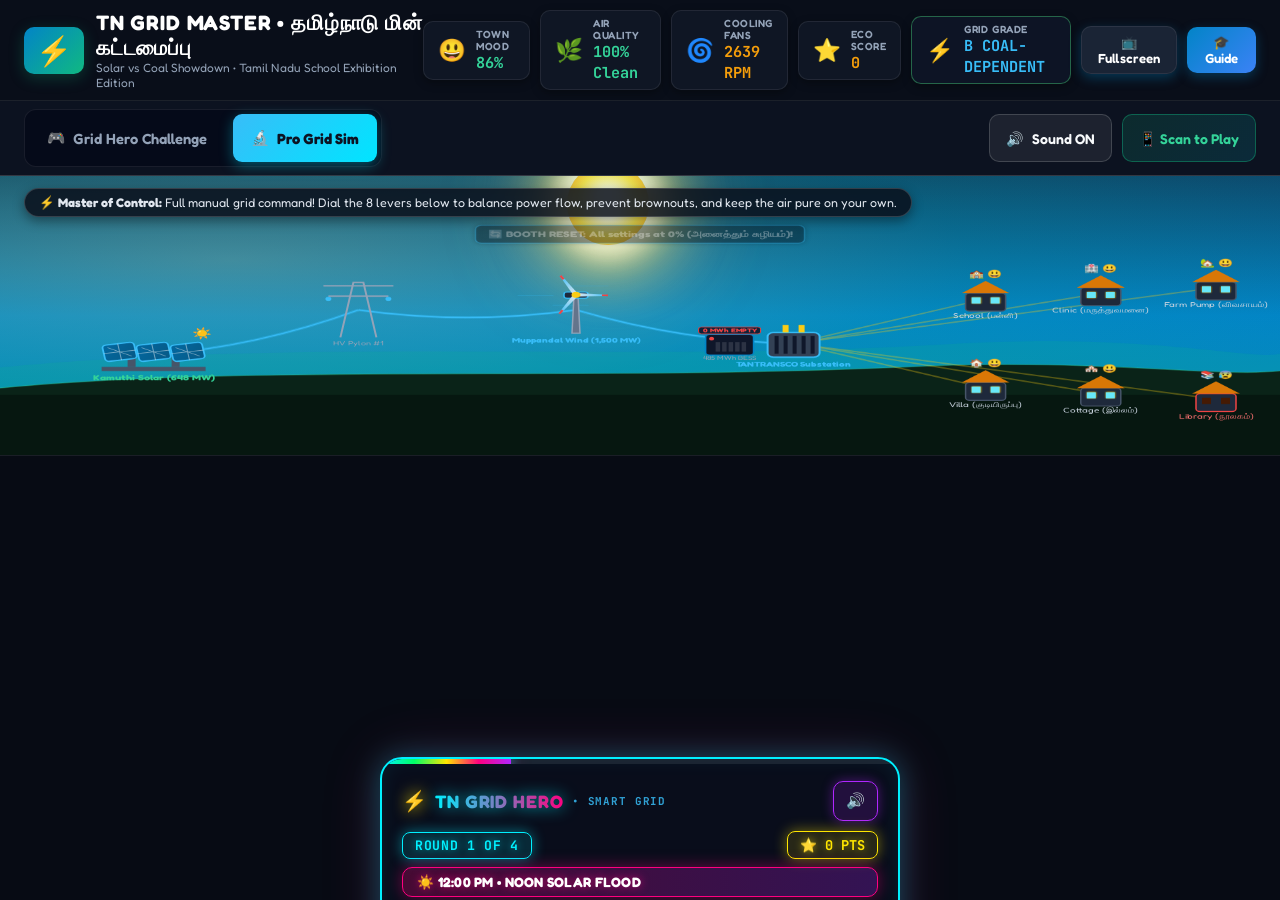
==== commit 255b32e0: "feat(mobile): overhaul to pure Neon Spectrum quiz on mobile with zero sim clutter" ====
--- a/standalone_simulation.html
+++ b/standalone_simulation.html
@@ -2349,32 +2349,153 @@
   background: linear-gradient(135deg, rgba(16, 185, 129, 0.25), rgba(6, 182, 212, 0.25));
 }
 
-/* Mobile "Grid Hero" Stage */
+/* ==========================================================================
+   🌈 NEON SPECTRUM QUIZ SYSTEM
+   ========================================================================== */
+
+/* Neon Spectrum Ambient Background for Quiz Mode */
+body.mode-quiz,
+body.theme-solar.mode-quiz {
+  background: 
+    radial-gradient(circle at 15% 15%, rgba(0, 240, 255, 0.18) 0%, transparent 40%),
+    radial-gradient(circle at 85% 85%, rgba(255, 0, 127, 0.18) 0%, transparent 40%),
+    radial-gradient(circle at 50% 50%, rgba(0, 255, 102, 0.1) 0%, transparent 50%),
+    #050811 !important;
+}
+
 .mobile-quiz-stage {
   display: flex;
   flex-direction: column;
   align-items: center;
-  justify-content: flex-start;
+  justify-content: center;
   width: 100%;
-  padding: 12px 16px 20px;
+  min-height: 100dvh;
+  min-height: 100vh;
+  padding: 16px;
   z-index: 20;
-  overflow-y: auto;
-  overflow-x: hidden;
-}
-
+  box-sizing: border-box;
+}
+
+/* Neon Spectrum Card */
 .quiz-card {
+  position: relative;
   width: 100%;
-  max-width: 580px;
-  background: rgba(13, 19, 33, 0.94);
-  backdrop-filter: blur(14px);
-  -webkit-backdrop-filter: blur(14px);
-  border: 1px solid rgba(56, 189, 248, 0.3);
-  border-radius: 16px;
-  padding: 18px 20px;
-  box-shadow: 0 12px 35px rgba(0, 0, 0, 0.5), 0 0 20px rgba(56, 189, 248, 0.1);
+  max-width: 520px;
+  background: rgba(10, 14, 28, 0.94);
+  backdrop-filter: blur(20px);
+  -webkit-backdrop-filter: blur(20px);
+  border: 2px solid #00f0ff;
+  border-radius: 22px;
+  padding: 22px 20px 18px;
+  box-shadow: 
+    0 0 30px rgba(0, 240, 255, 0.3),
+    0 0 60px rgba(255, 0, 127, 0.18),
+    inset 0 0 20px rgba(0, 240, 255, 0.08);
   display: flex;
   flex-direction: column;
-  gap: 14px;
+  gap: 12px;
+  overflow: hidden;
+  animation: neonCardGlow 4s ease-in-out infinite alternate;
+}
+
+@keyframes neonCardGlow {
+  0% {
+    box-shadow: 0 0 25px rgba(0, 240, 255, 0.35), 0 0 50px rgba(255, 0, 127, 0.15), inset 0 0 15px rgba(0, 240, 255, 0.05);
+    border-color: #00f0ff;
+  }
+  50% {
+    box-shadow: 0 0 35px rgba(176, 38, 255, 0.4), 0 0 65px rgba(0, 255, 102, 0.18), inset 0 0 20px rgba(176, 38, 255, 0.08);
+    border-color: #b026ff;
+  }
+  100% {
+    box-shadow: 0 0 30px rgba(255, 0, 127, 0.4), 0 0 60px rgba(0, 240, 255, 0.2), inset 0 0 18px rgba(255, 0, 127, 0.08);
+    border-color: #ff007f;
+  }
+}
+
+/* Neon Top Spectrum Progress Track */
+.neon-spectrum-track {
+  position: absolute;
+  top: 0;
+  left: 0;
+  right: 0;
+  height: 5px;
+  background: rgba(255, 255, 255, 0.08);
+  overflow: hidden;
+}
+
+.neon-spectrum-bar {
+  height: 100%;
+  width: 25%;
+  background: linear-gradient(90deg, #00f0ff, #00ff66, #ffe600, #ff007f, #b026ff);
+  box-shadow: 0 0 12px #00f0ff, 0 0 20px #ff007f;
+  transition: width 0.4s cubic-bezier(0.16, 1, 0.3, 1);
+}
+
+/* Neon Brand Header Row */
+.neon-brand-row {
+  display: flex;
+  align-items: center;
+  justify-content: space-between;
+  padding-bottom: 2px;
+}
+
+.neon-title-group {
+  display: flex;
+  align-items: center;
+  gap: 8px;
+}
+
+.neon-bolt {
+  font-size: 1.25rem;
+  filter: drop-shadow(0 0 8px #ffe600);
+}
+
+.neon-brand-text {
+  font-family: var(--font-family);
+  font-size: 1.12rem;
+  font-weight: 700;
+  letter-spacing: 0.05em;
+  background: linear-gradient(90deg, #00f0ff, #ff007f);
+  -webkit-background-clip: text;
+  -webkit-text-fill-color: transparent;
+  filter: drop-shadow(0 0 8px rgba(0, 240, 255, 0.7));
+}
+
+.neon-sub-text {
+  font-family: var(--font-mono);
+  font-size: 0.68rem;
+  font-weight: 700;
+  color: #38bdf8;
+  letter-spacing: 0.08em;
+  opacity: 0.85;
+}
+
+.neon-sound-btn {
+  background: rgba(176, 38, 255, 0.15);
+  border: 1.5px solid #b026ff;
+  box-shadow: 0 0 12px rgba(176, 38, 255, 0.4);
+  border-radius: 10px;
+  padding: 6px 12px;
+  color: #ffffff;
+  cursor: pointer;
+  font-size: 0.95rem;
+  display: flex;
+  align-items: center;
+  justify-content: center;
+  min-height: 40px;
+  min-width: 44px;
+  transition: all 0.2s ease;
+}
+
+.neon-sound-btn:hover {
+  background: rgba(176, 38, 255, 0.28);
+  box-shadow: 0 0 18px rgba(176, 38, 255, 0.7);
+  transform: scale(1.05);
+}
+
+.neon-sound-btn:active {
+  transform: scale(0.95);
 }
 
 .quiz-card-header {
@@ -2389,106 +2510,192 @@
   justify-content: space-between;
 }
 
+/* Neon Progress Pills */
+.neon-pill-cyan,
 .quiz-round-pill {
   font-family: var(--font-mono);
-  font-size: 0.8rem;
+  font-size: 0.82rem;
   font-weight: 700;
-  color: #38bdf8;
-  background: rgba(56, 189, 248, 0.12);
-  padding: 4px 10px;
-  border-radius: 6px;
-  border: 1px solid rgba(56, 189, 248, 0.25);
+  color: #00f0ff;
+  background: rgba(0, 240, 255, 0.12);
+  border: 1.5px solid #00f0ff;
+  box-shadow: 0 0 14px rgba(0, 240, 255, 0.45);
+  padding: 4px 12px;
+  border-radius: 8px;
   letter-spacing: 0.05em;
-}
-
+  text-shadow: 0 0 8px rgba(0, 240, 255, 0.6);
+}
+
+.neon-pill-gold,
 .quiz-score-pill {
   font-family: var(--font-mono);
   font-size: 0.85rem;
   font-weight: 700;
-  color: #facc15;
-  background: rgba(250, 204, 21, 0.12);
-  padding: 4px 10px;
-  border-radius: 6px;
-  border: 1px solid rgba(250, 204, 21, 0.25);
-}
-
+  color: #ffe600;
+  background: rgba(255, 230, 0, 0.12);
+  border: 1.5px solid #ffe600;
+  box-shadow: 0 0 14px rgba(255, 230, 0, 0.45);
+  padding: 4px 12px;
+  border-radius: 8px;
+  text-shadow: 0 0 8px rgba(255, 230, 0, 0.6);
+}
+
+/* Neon Badge Pill */
+.neon-badge-pill,
 .quiz-badge-pill {
   font-size: 0.85rem;
   font-weight: 700;
-  color: #f8fafc;
-  background: linear-gradient(90deg, rgba(16, 185, 129, 0.2), rgba(56, 189, 248, 0.2));
-  padding: 6px 12px;
-  border-radius: 8px;
-  border: 1px solid rgba(255, 255, 255, 0.12);
+  color: #ffffff;
+  background: linear-gradient(90deg, rgba(255, 0, 127, 0.25), rgba(176, 38, 255, 0.25));
+  border: 1.5px solid #ff007f;
+  box-shadow: 0 0 16px rgba(255, 0, 127, 0.4);
+  padding: 6px 14px;
+  border-radius: 10px;
+  letter-spacing: 0.02em;
+  text-shadow: 0 0 8px rgba(255, 0, 127, 0.7);
 }
 
 .quiz-dilemma-body {
-  padding: 4px 0;
+  padding: 2px 0;
 }
 
 .quiz-question {
-  font-size: 1.05rem;
+  font-size: 1.12rem;
   line-height: 1.45;
   font-weight: 600;
   color: #ffffff;
-}
-
+  text-shadow: 0 0 12px rgba(255, 255, 255, 0.2);
+}
+
+/* Neon Spectrum Option Buttons */
 .quiz-options-grid {
   display: flex;
   flex-direction: column;
-  gap: 10px;
+  gap: 12px;
 }
 
 .quiz-option-btn {
   display: flex;
   align-items: center;
   text-align: left;
-  min-height: 56px;
-  padding: 12px 16px;
-  background: rgba(255, 255, 255, 0.05);
-  border: 1.5px solid var(--border-glass-bright);
-  border-radius: 12px;
-  color: var(--text-main);
+  min-height: 60px;
+  padding: 14px 18px;
+  border-radius: 14px;
   font-family: var(--font-family);
-  font-size: 0.95rem;
+  font-size: 0.98rem;
   font-weight: 600;
   line-height: 1.35;
   cursor: pointer;
   transition: all 0.2s cubic-bezier(0.16, 1, 0.3, 1);
   user-select: none;
   -webkit-tap-highlight-color: transparent;
-}
-
-.quiz-option-btn:hover {
-  background: rgba(255, 255, 255, 0.09);
-  border-color: rgba(56, 189, 248, 0.5);
-  transform: translateY(-1px);
+  backdrop-filter: blur(8px);
+  background: rgba(0, 240, 255, 0.06);
+  border: 2px solid #00f0ff;
+  box-shadow: 0 0 16px rgba(0, 240, 255, 0.25);
+  color: #e6fcff;
+}
+
+/* Option 1: Cyan Neon Accent */
+.quiz-option-btn.neon-opt-0 {
+  background: rgba(0, 240, 255, 0.06);
+  border: 2px solid #00f0ff;
+  box-shadow: 0 0 16px rgba(0, 240, 255, 0.25);
+  color: #e6fcff;
+}
+
+.quiz-option-btn.neon-opt-0:hover,
+.quiz-option-btn.neon-opt-0:focus-visible {
+  background: rgba(0, 240, 255, 0.15);
+  box-shadow: 0 0 25px rgba(0, 240, 255, 0.6);
+  transform: translateY(-2px) scale(1.01);
+}
+
+/* Option 2: Magenta Neon Accent */
+.quiz-option-btn.neon-opt-1 {
+  background: rgba(255, 0, 127, 0.06);
+  border: 2px solid #ff007f;
+  box-shadow: 0 0 16px rgba(255, 0, 127, 0.25);
+  color: #ffe6f3;
+}
+
+.quiz-option-btn.neon-opt-1:hover,
+.quiz-option-btn.neon-opt-1:focus-visible {
+  background: rgba(255, 0, 127, 0.15);
+  box-shadow: 0 0 25px rgba(255, 0, 127, 0.6);
+  transform: translateY(-2px) scale(1.01);
+}
+
+/* Option 3: Lime/Green Neon Accent */
+.quiz-option-btn.neon-opt-2 {
+  background: rgba(0, 255, 102, 0.06);
+  border: 2px solid #00ff66;
+  box-shadow: 0 0 16px rgba(0, 255, 102, 0.25);
+  color: #e6ffe6;
+}
+
+.quiz-option-btn.neon-opt-2:hover,
+.quiz-option-btn.neon-opt-2:focus-visible {
+  background: rgba(0, 255, 102, 0.15);
+  box-shadow: 0 0 25px rgba(0, 255, 102, 0.6);
+  transform: translateY(-2px) scale(1.01);
 }
 
 .quiz-option-btn:active {
   transform: scale(0.98);
-  filter: brightness(1.15);
-}
-
+  filter: brightness(1.2);
+}
+
+/* Correct Selection: Neon Emerald Radiance */
 .quiz-option-btn.correct {
-  background: rgba(16, 185, 129, 0.2) !important;
-  border-color: #10b981 !important;
-  color: #6ee7b7 !important;
-  box-shadow: 0 0 16px rgba(16, 185, 129, 0.35);
-}
-
+  background: linear-gradient(135deg, rgba(0, 255, 102, 0.35), rgba(0, 240, 255, 0.35)) !important;
+  border-color: #00ff66 !important;
+  color: #ffffff !important;
+  box-shadow: 0 0 35px rgba(0, 255, 102, 0.9), inset 0 0 15px rgba(0, 255, 102, 0.4) !important;
+  transform: scale(1.02);
+}
+
+/* Incorrect Selection: Neon Crimson Glitch */
 .quiz-option-btn.incorrect {
-  background: rgba(239, 68, 68, 0.2) !important;
-  border-color: #ef4444 !important;
-  color: #fca5a5 !important;
-  box-shadow: 0 0 16px rgba(239, 68, 68, 0.35);
-}
-
+  background: rgba(255, 0, 85, 0.3) !important;
+  border-color: #ff0055 !important;
+  color: #ffccd5 !important;
+  box-shadow: 0 0 35px rgba(255, 0, 85, 0.8), inset 0 0 15px rgba(255, 0, 85, 0.4) !important;
+  animation: neonShake 0.4s ease;
+}
+
+@keyframes neonShake {
+  0%, 100% { transform: translateX(0); }
+  20%, 60% { transform: translateX(-6px); }
+  40%, 80% { transform: translateX(6px); }
+}
+
+/* Neon Feedback Banner */
 .quiz-feedback-box {
   display: flex;
   align-items: center;
   gap: 10px;
-  padding: 10px 14px;
+  padding: 12px 16px;
+  border-radius: 12px;
+  font-size: 0.95rem;
+  font-weight: 600;
+  line-height: 1.4;
+  animation: feedbackSlideIn 0.25s ease-out;
+}
+
+.quiz-feedback-box.correct {
+  background: rgba(0, 255, 102, 0.15);
+  border: 1.5px solid #00ff66;
+  box-shadow: 0 0 20px rgba(0, 255, 102, 0.4);
+  color: #6ee7b7;
+}
+
+.quiz-feedback-box.incorrect {
+  background: rgba(255, 0, 85, 0.15);
+  border: 1.5px solid #ff0055;
+  box-shadow: 0 0 20px rgba(255, 0, 85, 0.4);
+  color: #fda4af;
+}
   border-radius: 10px;
   background: rgba(15, 23, 42, 0.85);
   border: 1px solid rgba(255, 255, 255, 0.1);
@@ -2784,20 +2991,34 @@
 }
 
 /* Mode State Rules */
+body.mode-quiz .game-header,
+body.mode-quiz .mode-switcher-bar,
+body.mode-quiz .canvas-stage,
+body.mode-quiz #canvasStage,
+body.mode-quiz .deck-controls,
 body.mode-quiz #tuningDeck,
 body.mode-quiz .dispatcher-tuning-deck,
-#tuningDeck.hidden-in-quiz {
+#tuningDeck.hidden-in-quiz,
+body.mode-quiz .stage-tip,
+body.mode-quiz .challenge-alert {
   display: none !important;
 }
 
 body.mode-quiz .mobile-quiz-stage {
-  display: flex;
+  display: flex !important;
 }
 
 body.mode-pro .mobile-quiz-stage {
   display: none !important;
 }
 
+body.mode-pro .game-header,
+body.mode-pro .canvas-stage,
+body.mode-pro #canvasStage,
+body.mode-pro .deck-controls {
+  display: block;
+}
+
 body.mode-quiz .stage-tip {
   display: none;
 }
@@ -2806,82 +3027,68 @@
   display: none;
 }
 
-/* Mobile & Touch Ergonomics Overrides */
+/* Mobile & Touch Ergonomics Overrides - PURE QUIZ ON SMARTPHONES */
 @media (max-width: 768px) {
   html, body {
     overflow-y: auto;
     overflow-x: hidden;
     height: auto;
     min-height: 100%;
+    background: #050811 !important;
   }
 
   .game-wrapper {
     height: auto;
+    min-height: 100dvh;
     min-height: 100vh;
     overflow-y: visible;
     overflow-x: hidden;
-  }
-
+    display: flex;
+    flex-direction: column;
+    justify-content: center;
+    align-items: center;
+    padding: 0;
+    background: #050811 !important;
+  }
+
+  /* Completely HIDE all desktop headers, switcher bars, and simulation stages on mobile */
+  .game-header,
+  .mode-switcher-bar,
+  .canvas-stage,
+  #canvasStage,
+  .deck-controls,
+  .stage-tip,
+  .challenge-alert,
   .desktop-only {
     display: none !important;
   }
 
-  .game-header {
-    padding: 8px 14px;
-    flex-wrap: wrap;
-    gap: 8px;
-  }
-
-  .brand-title {
-    font-size: 1.05rem;
-  }
-
-  .brand-tagline {
-    font-size: 0.72rem;
-  }
-
-  .hud-badges {
+  .mobile-quiz-stage {
+    display: flex !important;
     width: 100%;
-    justify-content: space-between;
-    overflow-x: auto;
-    padding-bottom: 4px;
-  }
-
-  .mode-switcher-bar {
-    padding: 6px 12px;
-  }
-
-  .mode-btn {
-    padding: 8px 12px;
-    font-size: 0.82rem;
-    min-height: 48px;
-  }
-
-  .aux-btn {
-    padding: 8px 12px;
-    font-size: 0.8rem;
-    min-height: 48px;
-  }
-
-  body.mode-quiz .canvas-stage {
-    height: 220px;
-    min-height: 200px;
-    max-height: 240px;
-    flex: none;
+    min-height: 100dvh;
+    min-height: 100vh;
+    padding: 12px 14px;
+    align-items: center;
+    justify-content: center;
   }
 
   .quiz-card {
-    padding: 14px;
+    max-width: 100%;
+    width: 100%;
+    padding: 18px 16px 16px;
+    gap: 10px;
   }
 
   .quiz-question {
-    font-size: 0.96rem;
+    font-size: 1.02rem;
+    line-height: 1.4;
   }
 
   .quiz-option-btn {
     min-height: 56px;
-    padding: 10px 14px;
-    font-size: 0.88rem;
+    padding: 12px 14px;
+    font-size: 0.92rem;
   }
 
   .reward-pass-frame {
@@ -3059,20 +3266,39 @@
 
     <!-- Mobile "Grid Hero" Dilemma Stage -->
     <section class="mobile-quiz-stage hidden" id="mobileQuizStage" aria-label="Grid Hero Challenge">
-      <div class="quiz-card" id="quizCard">
+      <div class="quiz-card neon-card" id="quizCard">
+        <div class="neon-spectrum-track">
+          <div class="neon-spectrum-bar" id="neonProgressBar"></div>
+        </div>
+
         <div class="quiz-card-header">
+          <div class="neon-brand-row">
+            <div class="neon-title-group">
+              <span class="neon-bolt">⚡</span>
+              <span class="neon-brand-text">TN GRID HERO</span>
+              <span class="neon-sub-text">• SMART GRID</span>
+            </div>
+            <button id="quizSoundBtn" class="neon-sound-btn" title="Toggle Sound">
+              <span id="quizSoundIcon">🔊</span>
+            </button>
+          </div>
+
           <div class="quiz-progress-track">
-            <span class="quiz-round-pill" id="quizRoundPill">ROUND 1 OF 4</span>
-            <span class="quiz-score-pill" id="quizScorePill">⭐ 0 PTS</span>
+            <span class="quiz-round-pill neon-pill-cyan" id="quizRoundPill">ROUND 1 OF 4</span>
+            <span class="quiz-score-pill neon-pill-gold" id="quizScorePill">⭐ 0 PTS</span>
           </div>
-          <div class="quiz-badge-pill" id="quizBadgePill">☀️ 12:00 PM • NOON SOLAR FLOOD</div>
+
+          <div class="quiz-badge-pill neon-badge-pill" id="quizBadgePill">☀️ 12:00 PM • NOON SOLAR FLOOD</div>
         </div>
+
         <div class="quiz-dilemma-body">
           <p class="quiz-question" id="quizQuestion">648 MW of clean solar energy is flooding Kamuthi! What should we do with the surplus?</p>
         </div>
+
         <div class="quiz-options-grid" id="quizOptionsGrid">
           <!-- Dynamic quiz choices generated by ui.js -->
         </div>
+
         <div class="quiz-feedback-box hidden" id="quizFeedbackBox" role="status" aria-live="polite">
           <span class="feedback-icon" id="feedbackIcon">⚡</span>
           <span class="feedback-text" id="feedbackText">Great choice!</span>
@@ -6014,11 +6240,15 @@
   updateUI() {
     const audioIcon = document.getElementById('audioIcon');
     const audioLabel = document.getElementById('audioLabel');
+    const quizSoundIcon = document.getElementById('quizSoundIcon');
     if (audioIcon) {
       audioIcon.textContent = this.muted ? '🔇' : '🔊';
     }
     if (audioLabel) {
       audioLabel.textContent = this.muted ? 'Muted' : 'Sound ON';
+    }
+    if (quizSoundIcon) {
+      quizSoundIcon.textContent = this.muted ? '🔇' : '🔊';
     }
   }
 
@@ -6705,6 +6935,12 @@
   // Audio Toggle Button (Milestone M2)
   if (elements.soundToggleBtn) {
     elements.soundToggleBtn.addEventListener('click', () => {
+      sfx.toggleMute();
+    });
+  }
+  const quizSoundBtn = document.getElementById('quizSoundBtn');
+  if (quizSoundBtn) {
+    quizSoundBtn.addEventListener('click', () => {
       sfx.toggleMute();
     });
   }
@@ -7429,6 +7665,12 @@
   const round = QUIZ_ROUNDS[quizState.roundIndex];
   quizState.answeredThisRound = false;
 
+  const progressPct = ((quizState.roundIndex + 1) / QUIZ_ROUNDS.length) * 100;
+  const progressBar = document.getElementById('neonProgressBar');
+  if (progressBar) {
+    progressBar.style.width = `${progressPct}%`;
+  }
+
   if (elements.quizRoundPill) {
     elements.quizRoundPill.textContent = `ROUND ${round.roundNumber} OF ${QUIZ_ROUNDS.length}`;
   }
@@ -7450,7 +7692,7 @@
     elements.quizOptionsGrid.innerHTML = '';
     round.options.forEach((opt, idx) => {
       const btn = document.createElement('button');
-      btn.className = 'quiz-option-btn';
+      btn.className = `quiz-option-btn neon-opt-${idx % 3}`;
       btn.setAttribute('data-idx', String(idx));
       btn.textContent = opt.text;
       btn.addEventListener('click', () => handleQuizAnswer(opt, btn));
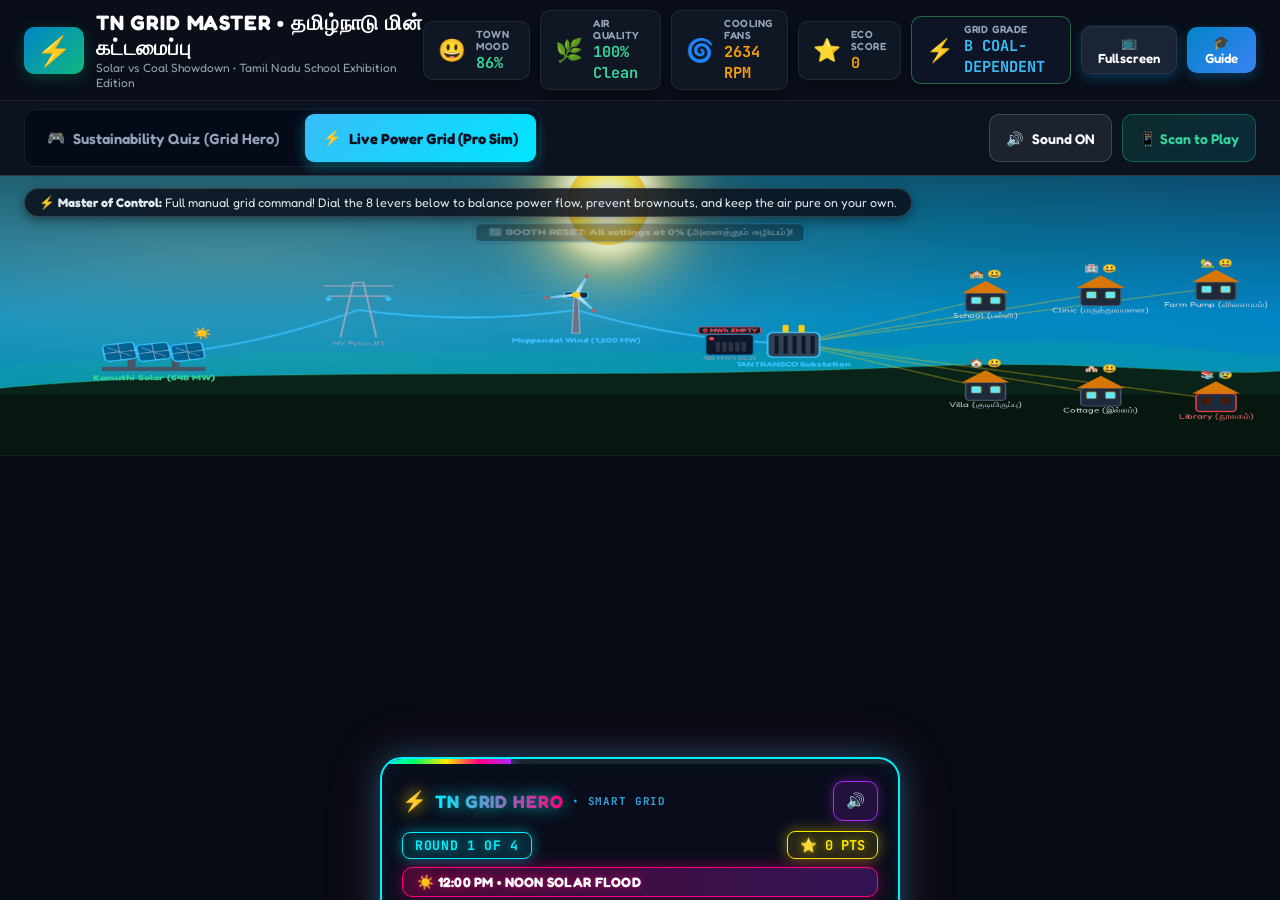
==== commit 11f1ee66: "feat: universal cross-device layout with general sustainability quiz and seamless sim toggle" ====
--- a/standalone_simulation.html
+++ b/standalone_simulation.html
@@ -2990,9 +2990,8 @@
   transform: translateY(-1px);
 }
 
-/* Mode State Rules */
+/* Mode State Rules: Clean View Isolation for All Devices */
 body.mode-quiz .game-header,
-body.mode-quiz .mode-switcher-bar,
 body.mode-quiz .canvas-stage,
 body.mode-quiz #canvasStage,
 body.mode-quiz .deck-controls,
@@ -3004,6 +3003,10 @@
   display: none !important;
 }
 
+body.mode-quiz .mode-switcher-bar {
+  display: flex !important;
+}
+
 body.mode-quiz .mobile-quiz-stage {
   display: flex !important;
 }
@@ -3013,12 +3016,17 @@
 }
 
 body.mode-pro .game-header,
+body.mode-pro .mode-switcher-bar,
 body.mode-pro .canvas-stage,
 body.mode-pro #canvasStage,
 body.mode-pro .deck-controls {
   display: block;
 }
 
+body.mode-pro .mode-switcher-bar {
+  display: flex !important;
+}
+
 body.mode-quiz .stage-tip {
   display: none;
 }
@@ -3027,7 +3035,7 @@
   display: none;
 }
 
-/* Mobile & Touch Ergonomics Overrides - PURE QUIZ ON SMARTPHONES */
+/* Universal Cross-Device & Mobile Ergonomics - Zero Misalignment on All Screens */
 @media (max-width: 768px) {
   html, body {
     overflow-y: auto;
@@ -3045,30 +3053,93 @@
     overflow-x: hidden;
     display: flex;
     flex-direction: column;
-    justify-content: center;
-    align-items: center;
     padding: 0;
     background: #050811 !important;
   }
 
-  /* Completely HIDE all desktop headers, switcher bars, and simulation stages on mobile */
-  .game-header,
-  .mode-switcher-bar,
-  .canvas-stage,
-  #canvasStage,
-  .deck-controls,
-  .stage-tip,
-  .challenge-alert,
   .desktop-only {
     display: none !important;
   }
 
-  .mobile-quiz-stage {
+  /* Compact Mode Switcher Bar on Mobile */
+  .mode-switcher-bar {
+    padding: 6px 10px;
+    gap: 6px;
+    justify-content: space-between;
+    min-height: 48px;
+  }
+
+  .mode-pill-group {
+    flex: 1;
+    justify-content: center;
+    gap: 4px;
+    padding: 3px;
+  }
+
+  .mode-btn {
+    flex: 1;
+    justify-content: center;
+    padding: 7px 8px;
+    font-size: 0.8rem;
+    min-height: 40px;
+  }
+
+  .mode-aux-group .aux-btn {
+    padding: 6px 10px;
+    min-height: 40px;
+    font-size: 0.8rem;
+  }
+
+  /* PRO SIM MODE on Mobile: Cleanly aligned with zero overflow */
+  body.mode-pro .game-header {
+    display: flex;
+    flex-direction: column;
+    padding: 8px 12px;
+    gap: 6px;
+  }
+
+  body.mode-pro .canvas-stage {
+    display: block !important;
+    width: 100%;
+    height: 300px;
+    min-height: 260px;
+    max-height: 340px;
+    flex: none;
+  }
+
+  body.mode-pro .deck-controls {
+    display: block !important;
+    padding: 8px 10px;
+    width: 100%;
+    box-sizing: border-box;
+  }
+
+  body.mode-pro .sliders-grid {
+    grid-template-columns: 1fr;
+    gap: 8px;
+    width: 100%;
+  }
+
+  body.mode-pro .slider-card {
+    padding: 10px 12px;
+    width: 100%;
+    box-sizing: border-box;
+  }
+
+  body.mode-pro .timeline-row {
+    flex-direction: column;
+    gap: 8px;
+    padding: 8px 0;
+  }
+
+  /* QUIZ MODE on Mobile: Perfectly centered, never cut off */
+  body.mode-quiz .mobile-quiz-stage {
     display: flex !important;
     width: 100%;
-    min-height: 100dvh;
-    min-height: 100vh;
-    padding: 12px 14px;
+    min-height: calc(100dvh - 54px);
+    min-height: calc(100vh - 54px);
+    padding: 12px 14px 20px;
+    box-sizing: border-box;
     align-items: center;
     justify-content: center;
   }
@@ -3078,6 +3149,7 @@
     width: 100%;
     padding: 18px 16px 16px;
     gap: 10px;
+    margin: auto 0;
   }
 
   .quiz-question {
@@ -3107,7 +3179,7 @@
 
 @media (max-width: 480px) {
   .mode-btn .btn-text {
-    font-size: 0.78rem;
+    font-size: 0.74rem;
   }
 
   .reward-badges-group {
@@ -3186,16 +3258,16 @@
       </div>
     </header>
 
-    <!-- Top Mode Switcher Bar -->
+    <!-- Top Mode Switcher Bar: Seamless Navigation for All Devices -->
     <nav class="mode-switcher-bar" aria-label="Simulation Mode Controls">
       <div class="mode-pill-group">
         <button id="modeQuizBtn" class="mode-btn" data-mode="quiz" aria-pressed="false">
           <span class="btn-icon">🎮</span>
-          <span class="btn-text">Grid Hero Challenge</span>
+          <span class="btn-text">Sustainability Quiz (Grid Hero)</span>
         </button>
         <button id="modeProBtn" class="mode-btn active" data-mode="pro" aria-pressed="true">
-          <span class="btn-icon">🔬</span>
-          <span class="btn-text">Pro Grid Sim</span>
+          <span class="btn-icon">⚡</span>
+          <span class="btn-text">Live Power Grid (Pro Sim)</span>
         </button>
       </div>
 
@@ -7414,20 +7486,20 @@
   }
 }
 
-// Mobile "Grid Hero" Dilemmas Data Matrix
+// Mobile "Grid Hero" Dilemmas Data Matrix - General Sustainability & Clean Planet Edition
 const QUIZ_ROUNDS = [
   {
     roundNumber: 1,
     id: 'solar_noon',
-    badge: '☀️ 12:00 PM • NOON SOLAR FLOOD',
-    question: '648 MW of clean solar energy is flooding Kamuthi! What should we do with the massive surplus?',
+    badge: '☀️ CLEAN ENERGY • 12:00 PM',
+    question: 'Why is generating electricity from the sun and wind so much better for our Earth than burning dirty coal?',
     options: [
       {
-        text: '🔋 Charge our 485 MWh BESS Battery!',
+        text: '🔋 Zero pollution, clean air, and charge our battery with free solar!',
         isCorrect: true,
         score: 500,
-        badgeEarned: '485 MWh BESS',
-        feedback: '⚡ Boom! Clean solar stored in 485 MWh BESS! Zero waste, zero pollution!',
+        badgeEarned: 'Clean Energy Hero',
+        feedback: '⚡ Exactly! Free solar energy produces zero emissions, saves natural resources, and protects our planet!',
         onSelect: (eng) => {
           eng.setTime(720); // 12:00 PM
           eng.setSlider('sunshine', 100);
@@ -7452,20 +7524,20 @@
         }
       },
       {
-        text: '🏭 Burn more coal at Mettur',
+        text: '🏭 Burning coal makes healthier air to breathe',
         isCorrect: false,
         score: -100,
-        feedback: '❌ Toxic soot blanketed the town while free solar was wasted!',
+        feedback: '❌ Coal burning creates toxic soot, greenhouse gases, and accelerates global warming!',
         onSelect: (eng) => {
           eng.setSlider('coalFire', 100);
           eng.setSlider('scrubber', 0);
         }
       },
       {
-        text: '🗑️ Just throw away and curtail the solar',
+        text: '🗑️ It does not matter, all electricity is the same',
         isCorrect: false,
         score: -50,
-        feedback: '⚠️ Clean renewable solar was curtailed and wasted!',
+        feedback: '⚠️ Burning fossil fuels causes climate change; renewable energy is 100% clean and infinite!',
         onSelect: (eng) => {
           eng.setSlider('sunshine', 10);
         }
@@ -7475,15 +7547,15 @@
   {
     roundNumber: 2,
     id: 'agri_pumps',
-    badge: '🌾 02:00 PM • AGRI-PUMPS SCHEDULING',
-    question: 'Tamil Nadu farmers need irrigation water for delta fields! When should thousands of agricultural pumps run?',
+    badge: '🌱 DAILY HABITS & AGRI • 02:00 PM',
+    question: 'What is the most sustainable way to use electricity and water for homes and farm irrigation?',
     options: [
       {
-        text: '☀️ Run pumps right now on sunny afternoon solar',
+        text: '☀️ Power irrigation and appliances during sunny daytime hours!',
         isCorrect: true,
         score: 500,
-        badgeEarned: 'Solar Agri',
-        feedback: '🌾 Brilliant dispatching! Free Kamuthi solar powers irrigation zero-carbon!',
+        badgeEarned: 'Eco Habits Champion',
+        feedback: '🌱 Brilliant! Matching our daily energy use to daylight solar cuts carbon emissions to absolute zero!',
         onSelect: (eng) => {
           eng.setTime(840); // 14:00 PM
           eng.setSlider('sunshine', 90);
@@ -7506,20 +7578,20 @@
         }
       },
       {
-        text: '🌙 Turn on all pumps at 7:00 PM evening peak',
+        text: '🌙 Run everything at peak night hours using coal power',
         isCorrect: false,
         score: -100,
-        feedback: '❌ Overload! Pumping water during evening peak triggers substation brownouts!',
+        feedback: '❌ Heavy appliances running during peak evening hours force dirty peaker coal plants to fire up!',
         onSelect: (eng) => {
           eng.setTime(1140);
           eng.setSlider('agriPumps', 100);
         }
       },
       {
-        text: '🔌 Ban farm pumps completely',
+        text: '🔌 Waste electricity with lights and motors running continuously',
         isCorrect: false,
         score: -50,
-        feedback: '⚠️ Farming yields collapsed without irrigation water!',
+        feedback: '⚠️ Energy waste increases pollution, burns fossil fuels, and accelerates global warming!',
         onSelect: (eng) => {
           eng.setSlider('agriPumps', 0);
         }
@@ -7529,15 +7601,15 @@
   {
     roundNumber: 3,
     id: 'duck_curve',
-    badge: '🌇 06:30 PM • SUNSET DUCK CURVE CRISIS',
-    question: 'The sun set, solar dropped to 0 MW, and 80 million people turned on lights and ACs! Frequency dips to 49.2 Hz! What saves the grid?',
+    badge: '🔋 24/7 CLEAN GRID • 06:30 PM SUNSET',
+    question: 'At 06:30 PM sunset when the sun goes down, how can a modern city keep lights on sustainably?',
     options: [
       {
-        text: '⚡ Discharge 485 MWh BESS Battery in 20 milliseconds!',
+        text: '⚡ Discharge clean battery storage in 20ms to power homes!',
         isCorrect: true,
         score: 500,
-        badgeEarned: '50.00 Hz Lock',
-        feedback: '⚡ Master stroke! 20ms BESS burst locks frequency at exactly 50.00 Hz!',
+        badgeEarned: '24/7 Green Grid',
+        feedback: '⚡ Master stroke! Fast-acting batteries discharge daytime sunshine to power our nights clean and blackout-free!',
         onSelect: (eng) => {
           eng.setTime(1110); // 18:30 PM
           eng.setSlider('sunshine', 0);
@@ -7561,19 +7633,19 @@
         }
       },
       {
-        text: '🔥 Wait 4 hours for thermal coal boilers to heat up',
+        text: '🔥 Burn more coal, oil, and gas to heat up boilers',
         isCorrect: false,
         score: -100,
-        feedback: '❌ Too slow! Steam turbines take hours; the grid collapsed into blackout!',
+        feedback: '❌ Burning more fossil fuels pollutes the atmosphere and worsens climate change!',
         onSelect: (eng) => {
           eng.setSlider('voltage', 140);
         }
       },
       {
-        text: '📴 Cut power to all schools and hospitals',
+        text: '📴 Cut power completely to all homes and schools',
         isCorrect: false,
         score: -100,
-        feedback: '❌ Blackout! Critical services lost all electricity!',
+        feedback: '❌ Unnecessary blackouts disrupt lives when battery storage can cleanly power the grid!',
         onSelect: (eng) => {
           eng.setSlider('voltage', 0);
         }
@@ -7583,15 +7655,15 @@
   {
     roundNumber: 4,
     id: 'scrubber',
-    badge: '🌿 08:30 PM • METTUR EMISSION SCRUBBER',
-    question: 'Mettur coal units are firing to support late-night baseline load, releasing toxic fly-ash and soot over the valley! What is our move?',
+    badge: '🌿 PLANET HEALTH & CLEAN AIR • 08:30 PM',
+    question: 'What is the greatest environmental benefit when a community switches to 100% clean energy and air scrubbers?',
     options: [
       {
-        text: '💨 Engage 100% Flue Gas Scrubbers & Precipitators!',
+        text: '💨 100% Clean air, blue skies, and healthy lungs for everyone!',
         isCorrect: true,
         score: 500,
-        badgeEarned: '100% Clean Air',
-        feedback: '🌿 Pure air restored! 100% scrubbers trap soot while houses glow bright!',
+        badgeEarned: 'Clean Air Guardian',
+        feedback: '🌿 Pure air restored! Clean sustainable power eliminates toxic soot and keeps our planet cool!',
         onSelect: (eng) => {
           eng.setTime(1230); // 20:30 PM
           eng.setSlider('coalFire', 60);
@@ -7615,20 +7687,20 @@
         }
       },
       {
-        text: '🌫️ Turn off scrubbers to save electricity',
+        text: '🌫️ Releasing thick black smog to save money',
         isCorrect: false,
         score: -100,
-        feedback: '❌ Toxic smog choke! Valley air index plummets and citizens cough!',
+        feedback: '❌ Toxic air pollution causes respiratory diseases and destroys the environment!',
         onSelect: (eng) => {
           eng.setSlider('coalFire', 100);
           eng.setSlider('scrubber', 0);
         }
       },
       {
-        text: '💥 Shut down all power in pitch darkness',
+        text: '💥 Ignoring sustainability and letting pollution spread',
         isCorrect: false,
         score: -100,
-        feedback: '❌ Blackout! Clinics, schools, and homes lost all power!',
+        feedback: '❌ Ignoring sustainability threatens the future of our planet for future generations!',
         onSelect: (eng) => {
           eng.setSlider('voltage', 0);
           eng.setSlider('coalFire', 0);
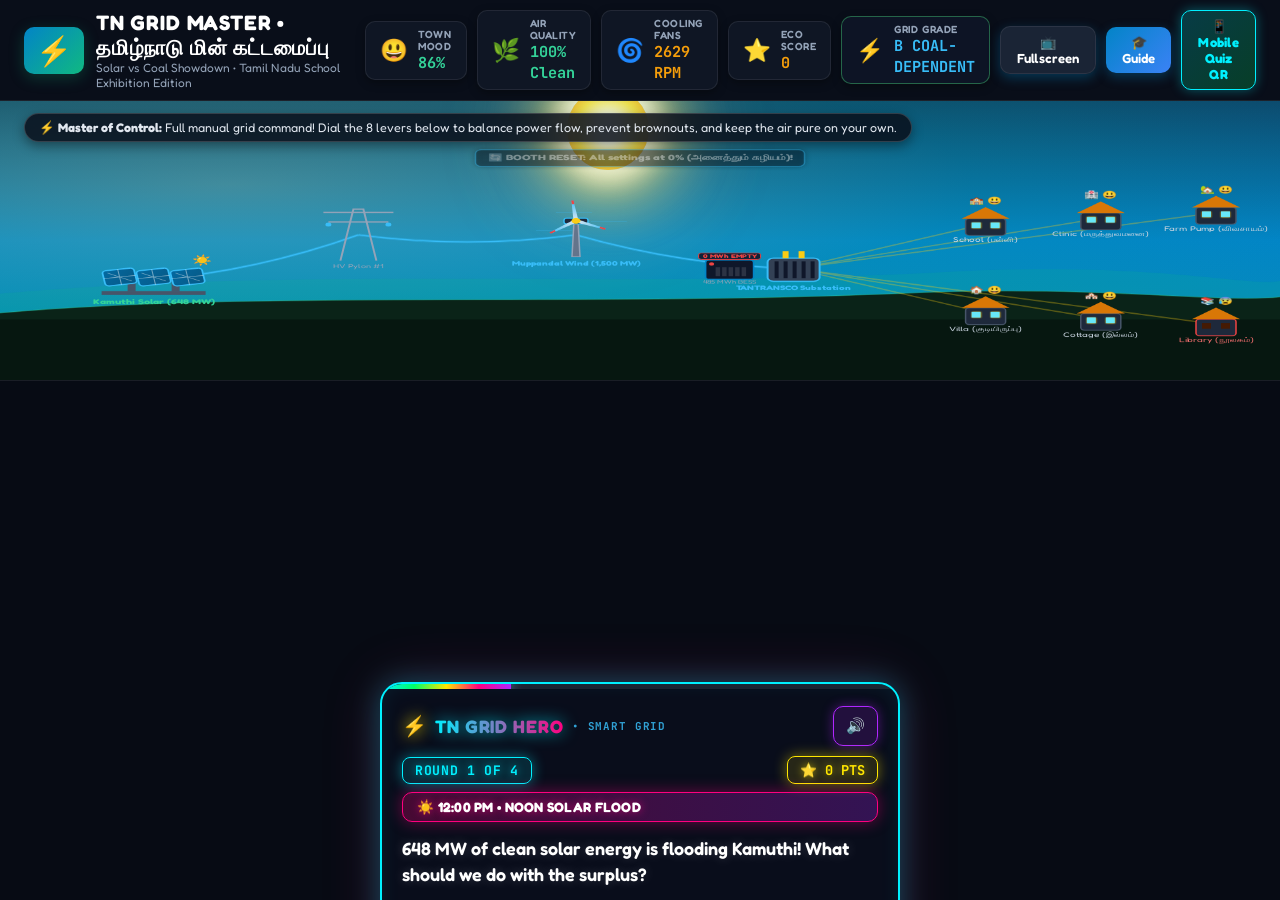
==== commit 5846f507: "feat: complete mode separation - pure quiz on phone, zero quiz sign on desktop" ====
--- a/standalone_simulation.html
+++ b/standalone_simulation.html
@@ -2248,19 +2248,24 @@
    MILESTONES M2 & M3: MOBILE FIRST GRID HERO & IN-BOOTH QR BRIDGE
    ========================================================================== */
 
-/* Mode Switcher Navigation Bar */
+/* Mode Switcher Navigation Bar: Completely hidden on all devices to ensure total mode purity */
 .mode-switcher-bar {
-  display: flex;
-  align-items: center;
-  justify-content: space-between;
-  padding: 8px 24px;
-  background: rgba(13, 19, 33, 0.95);
-  backdrop-filter: blur(10px);
-  -webkit-backdrop-filter: blur(10px);
-  border-bottom: 1px solid var(--border-glass-bright);
-  z-index: 25;
-  gap: 12px;
-  flex-wrap: wrap;
+  display: none !important;
+}
+
+.guide-toggle-btn.qr-header-btn {
+  background: linear-gradient(135deg, rgba(0, 240, 255, 0.2), rgba(0, 255, 102, 0.2));
+  border: 1.5px solid #00f0ff;
+  color: #00f0ff;
+  box-shadow: 0 0 12px rgba(0, 240, 255, 0.35);
+  font-weight: 700;
+  letter-spacing: 0.02em;
+}
+
+.guide-toggle-btn.qr-header-btn:hover {
+  background: linear-gradient(135deg, rgba(0, 240, 255, 0.35), rgba(0, 255, 102, 0.35));
+  box-shadow: 0 0 20px rgba(0, 240, 255, 0.6);
+  transform: translateY(-2px);
 }
 
 .mode-pill-group {
@@ -2990,7 +2995,7 @@
   transform: translateY(-1px);
 }
 
-/* Mode State Rules: Clean View Isolation for All Devices */
+/* Mode State Rules: Total Mode Purity (Zero Quiz on Desktop, Zero Sim on Phone) */
 body.mode-quiz .game-header,
 body.mode-quiz .canvas-stage,
 body.mode-quiz #canvasStage,
@@ -2999,32 +3004,43 @@
 body.mode-quiz .dispatcher-tuning-deck,
 #tuningDeck.hidden-in-quiz,
 body.mode-quiz .stage-tip,
-body.mode-quiz .challenge-alert {
+body.mode-quiz .challenge-alert,
+body.mode-quiz .mode-switcher-bar,
+body.mode-quiz #quizExploreProBtn,
+body.mode-quiz .btn-pro {
   display: none !important;
-}
-
-body.mode-quiz .mode-switcher-bar {
-  display: flex !important;
 }
 
 body.mode-quiz .mobile-quiz-stage {
   display: flex !important;
-}
-
-body.mode-pro .mobile-quiz-stage {
+  width: 100%;
+  min-height: 100dvh;
+  min-height: 100vh;
+  padding: 16px 14px;
+  box-sizing: border-box;
+  align-items: center;
+  justify-content: center;
+}
+
+/* DESKTOP MODE: NOT A SINGLE SIGN OF THE QUIZ! 100% PURE SIMULATION! */
+body.mode-pro .mobile-quiz-stage,
+body.mode-pro #mobileQuizStage,
+body.mode-pro .mode-switcher-bar,
+body.mode-pro #gridMasterPassModal,
+body.mode-pro .quiz-card {
   display: none !important;
 }
 
-body.mode-pro .game-header,
-body.mode-pro .mode-switcher-bar,
+body.mode-pro .game-header {
+  display: flex !important;
+}
+
 body.mode-pro .canvas-stage,
 body.mode-pro #canvasStage,
-body.mode-pro .deck-controls {
-  display: block;
-}
-
-body.mode-pro .mode-switcher-bar {
-  display: flex !important;
+body.mode-pro .deck-controls,
+body.mode-pro #tuningDeck,
+body.mode-pro .timeline-row {
+  display: block !important;
 }
 
 body.mode-quiz .stage-tip {
@@ -3053,118 +3069,61 @@
     overflow-x: hidden;
     display: flex;
     flex-direction: column;
+    justify-content: center;
+    align-items: center;
     padding: 0;
     background: #050811 !important;
   }
 
-  .desktop-only {
+  /* Completely HIDE all desktop simulation elements on mobile */
+  .game-header,
+  .mode-switcher-bar,
+  .canvas-stage,
+  #canvasStage,
+  .deck-controls,
+  #tuningDeck,
+  .timeline-row,
+  .stage-tip,
+  .challenge-alert,
+  .desktop-only,
+  #quizExploreProBtn,
+  .btn-pro {
     display: none !important;
   }
 
-  /* Compact Mode Switcher Bar on Mobile */
-  .mode-switcher-bar {
-    padding: 6px 10px;
-    gap: 6px;
-    justify-content: space-between;
-    min-height: 48px;
-  }
-
-  .mode-pill-group {
-    flex: 1;
-    justify-content: center;
-    gap: 4px;
-    padding: 3px;
-  }
-
-  .mode-btn {
-    flex: 1;
-    justify-content: center;
-    padding: 7px 8px;
-    font-size: 0.8rem;
-    min-height: 40px;
-  }
-
-  .mode-aux-group .aux-btn {
-    padding: 6px 10px;
-    min-height: 40px;
-    font-size: 0.8rem;
-  }
-
-  /* PRO SIM MODE on Mobile: Cleanly aligned with zero overflow */
-  body.mode-pro .game-header {
-    display: flex;
-    flex-direction: column;
-    padding: 8px 12px;
-    gap: 6px;
-  }
-
-  body.mode-pro .canvas-stage {
-    display: block !important;
-    width: 100%;
-    height: 300px;
-    min-height: 260px;
-    max-height: 340px;
-    flex: none;
-  }
-
-  body.mode-pro .deck-controls {
-    display: block !important;
-    padding: 8px 10px;
-    width: 100%;
-    box-sizing: border-box;
-  }
-
-  body.mode-pro .sliders-grid {
-    grid-template-columns: 1fr;
-    gap: 8px;
-    width: 100%;
-  }
-
-  body.mode-pro .slider-card {
-    padding: 10px 12px;
-    width: 100%;
-    box-sizing: border-box;
-  }
-
-  body.mode-pro .timeline-row {
-    flex-direction: column;
-    gap: 8px;
-    padding: 8px 0;
-  }
-
-  /* QUIZ MODE on Mobile: Perfectly centered, never cut off */
-  body.mode-quiz .mobile-quiz-stage {
+  /* ON MOBILE: ONLY THE QUIZ */
+  .mobile-quiz-stage {
     display: flex !important;
     width: 100%;
-    min-height: calc(100dvh - 54px);
-    min-height: calc(100vh - 54px);
-    padding: 12px 14px 20px;
+    min-height: 100dvh;
+    min-height: 100vh;
+    padding: 14px 16px;
     box-sizing: border-box;
     align-items: center;
     justify-content: center;
   }
 
   .quiz-card {
-    max-width: 100%;
+    max-width: 520px;
     width: 100%;
-    padding: 18px 16px 16px;
-    gap: 10px;
+    padding: 20px 18px 16px;
+    gap: 12px;
     margin: auto 0;
   }
 
   .quiz-question {
-    font-size: 1.02rem;
-    line-height: 1.4;
+    font-size: 1.08rem;
+    line-height: 1.45;
   }
 
   .quiz-option-btn {
-    min-height: 56px;
-    padding: 12px 14px;
-    font-size: 0.92rem;
+    min-height: 58px;
+    padding: 14px 16px;
+    font-size: 0.94rem;
   }
 
   .reward-pass-frame {
-    padding: 16px;
+    padding: 18px;
     gap: 12px;
   }
 
@@ -3173,7 +3132,7 @@
   }
 
   .reward-btn {
-    min-height: 48px;
+    min-height: 52px;
   }
 }
 
@@ -3255,11 +3214,14 @@
         <button class="guide-toggle-btn" id="guideBtn" title="How to Play & Teacher Guide">
           <span>🎓 Guide</span>
         </button>
+        <button class="guide-toggle-btn qr-header-btn desktop-only" id="qrModalTriggerBtn" title="Show Phone QR Code for Visitors">
+          <span>📱 Mobile Quiz QR</span>
+        </button>
       </div>
     </header>
 
-    <!-- Top Mode Switcher Bar: Seamless Navigation for All Devices -->
-    <nav class="mode-switcher-bar" aria-label="Simulation Mode Controls">
+    <!-- Top Mode Switcher Bar (Hidden via CSS - Pure separation: Sim on Desktop, Quiz on Mobile) -->
+    <nav class="mode-switcher-bar hidden" aria-label="Simulation Mode Controls">
       <div class="mode-pill-group">
         <button id="modeQuizBtn" class="mode-btn" data-mode="quiz" aria-pressed="false">
           <span class="btn-icon">🎮</span>
@@ -3275,9 +3237,6 @@
         <button id="soundToggleBtn" class="aux-btn audio-btn" title="Toggle Sound">
           <span id="audioIcon">🔊</span>
           <span id="audioLabel">Sound ON</span>
-        </button>
-        <button id="qrModalTriggerBtn" class="aux-btn qr-btn desktop-only" title="Show Mobile QR Code">
-          <span>📱 Scan to Play</span>
         </button>
       </div>
     </nav>
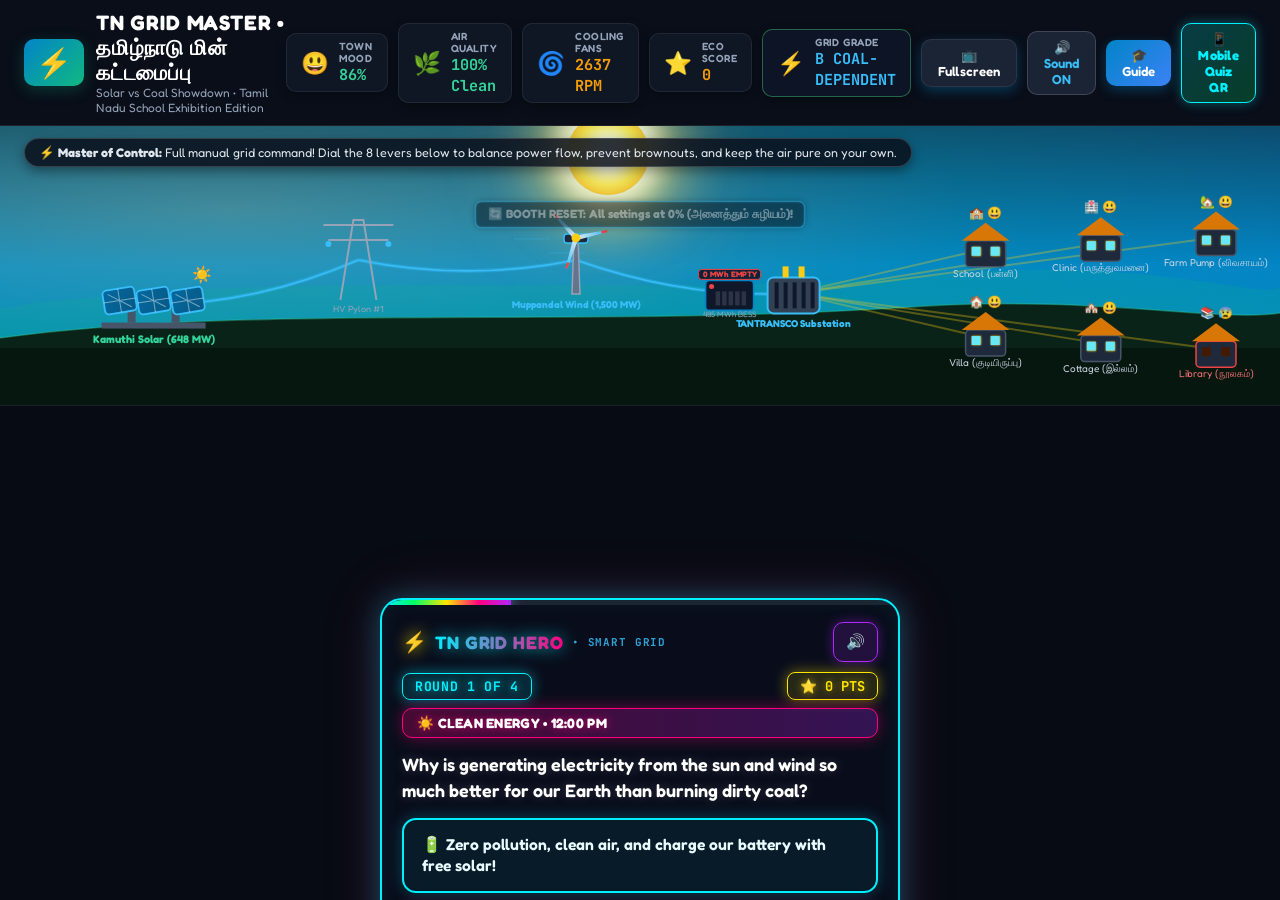
==== commit 3ff6fb21: "feat: complete overhaul of tn-grid-master-new - pure sustainability quiz on phone, clean sim on desk" ====
--- a/standalone_simulation.html
+++ b/standalone_simulation.html
@@ -2251,6 +2251,18 @@
 /* Mode Switcher Navigation Bar: Completely hidden on all devices to ensure total mode purity */
 .mode-switcher-bar {
   display: none !important;
+}
+
+.guide-toggle-btn.sound-header-btn {
+  background: rgba(30, 41, 59, 0.85);
+  border: 1px solid var(--border-glass-bright);
+  color: #38bdf8;
+  box-shadow: none;
+}
+
+.guide-toggle-btn.sound-header-btn:hover {
+  background: rgba(51, 65, 85, 1);
+  box-shadow: 0 0 12px rgba(56, 189, 248, 0.4);
 }
 
 .guide-toggle-btn.qr-header-btn {
@@ -3052,26 +3064,36 @@
 }
 
 /* Universal Cross-Device & Mobile Ergonomics - Zero Misalignment on All Screens */
+html, body, .game-wrapper, .mobile-quiz-stage {
+  scrollbar-width: none !important;
+  -ms-overflow-style: none !important;
+}
+html::-webkit-scrollbar, 
+body::-webkit-scrollbar, 
+.game-wrapper::-webkit-scrollbar, 
+.mobile-quiz-stage::-webkit-scrollbar {
+  display: none !important;
+  width: 0 !important;
+  height: 0 !important;
+}
+
 @media (max-width: 768px) {
   html, body {
-    overflow-y: auto;
-    overflow-x: hidden;
-    height: auto;
-    min-height: 100%;
+    overflow: hidden !important;
+    height: 100% !important;
+    max-height: 100dvh !important;
     background: #050811 !important;
   }
 
   .game-wrapper {
-    height: auto;
-    min-height: 100dvh;
-    min-height: 100vh;
-    overflow-y: visible;
-    overflow-x: hidden;
+    height: 100dvh !important;
+    max-height: 100dvh !important;
+    overflow: hidden !important;
     display: flex;
     flex-direction: column;
     justify-content: center;
     align-items: center;
-    padding: 0;
+    padding: 0 !important;
     background: #050811 !important;
   }
 
@@ -3094,37 +3116,40 @@
   /* ON MOBILE: ONLY THE QUIZ */
   .mobile-quiz-stage {
     display: flex !important;
-    width: 100%;
-    min-height: 100dvh;
-    min-height: 100vh;
-    padding: 14px 16px;
-    box-sizing: border-box;
-    align-items: center;
-    justify-content: center;
+    width: 100% !important;
+    height: 100dvh !important;
+    max-height: 100dvh !important;
+    overflow-y: auto !important;
+    scrollbar-width: none !important;
+    padding: 10px 14px !important;
+    box-sizing: border-box !important;
+    align-items: center !important;
+    justify-content: center !important;
   }
 
   .quiz-card {
-    max-width: 520px;
-    width: 100%;
-    padding: 20px 18px 16px;
-    gap: 12px;
-    margin: auto 0;
+    max-width: 480px !important;
+    width: 100% !important;
+    padding: 16px 14px 12px !important;
+    gap: 10px !important;
+    margin: auto !important;
+    box-sizing: border-box !important;
   }
 
   .quiz-question {
-    font-size: 1.08rem;
-    line-height: 1.45;
+    font-size: 1.02rem !important;
+    line-height: 1.4 !important;
   }
 
   .quiz-option-btn {
-    min-height: 58px;
-    padding: 14px 16px;
-    font-size: 0.94rem;
+    min-height: 50px !important;
+    padding: 12px 14px !important;
+    font-size: 0.92rem !important;
   }
 
   .reward-pass-frame {
-    padding: 18px;
-    gap: 12px;
+    padding: 16px;
+    gap: 10px;
   }
 
   .reward-actions {
@@ -3132,7 +3157,7 @@
   }
 
   .reward-btn {
-    min-height: 52px;
+    min-height: 48px;
   }
 }
 
@@ -3211,6 +3236,9 @@
         <button class="guide-toggle-btn fs-btn" id="fsBtn" title="Toggle Fullscreen Exhibition Mode">
           <span>📺 Fullscreen</span>
         </button>
+        <button class="guide-toggle-btn sound-header-btn" id="soundToggleBtn" title="Toggle Sound">
+          <span id="audioIcon">🔊</span> <span id="audioLabel">Sound ON</span>
+        </button>
         <button class="guide-toggle-btn" id="guideBtn" title="How to Play & Teacher Guide">
           <span>🎓 Guide</span>
         </button>
@@ -3219,44 +3247,6 @@
         </button>
       </div>
     </header>
-
-    <!-- Top Mode Switcher Bar (Hidden via CSS - Pure separation: Sim on Desktop, Quiz on Mobile) -->
-    <nav class="mode-switcher-bar hidden" aria-label="Simulation Mode Controls">
-      <div class="mode-pill-group">
-        <button id="modeQuizBtn" class="mode-btn" data-mode="quiz" aria-pressed="false">
-          <span class="btn-icon">🎮</span>
-          <span class="btn-text">Sustainability Quiz (Grid Hero)</span>
-        </button>
-        <button id="modeProBtn" class="mode-btn active" data-mode="pro" aria-pressed="true">
-          <span class="btn-icon">⚡</span>
-          <span class="btn-text">Live Power Grid (Pro Sim)</span>
-        </button>
-      </div>
-
-      <div class="mode-aux-group">
-        <button id="soundToggleBtn" class="aux-btn audio-btn" title="Toggle Sound">
-          <span id="audioIcon">🔊</span>
-          <span id="audioLabel">Sound ON</span>
-        </button>
-      </div>
-    </nav>
-
-    <!-- 30-Second Challenge Banner -->
-    <div class="challenge-alert hidden" id="challengeAlert">
-      <div class="challenge-text">
-        <span class="challenge-icon">🔥</span>
-        <div>
-          <strong id="challengeGoal">MISSION: SURVIVE THE SUNSET & NIGHT!</strong>
-          <p id="challengeSub">The clock is ticking! Harvest solar at noon, store in battery, and keep Tamil Nadu powered through the night!</p>
-        </div>
-      </div>
-      <div class="challenge-status-group">
-        <div class="challenge-clock-pill" id="challengeLiveClock">🕒 12:00 PM • Noon Solar</div>
-        <div class="timer-pill">
-          <span id="gameTimer">30s</span>
-        </div>
-      </div>
-    </div>
 
     <!-- Main Game Canvas Stage -->
     <main class="canvas-stage" id="canvasStage">
@@ -3319,15 +3309,17 @@
             <span class="quiz-score-pill neon-pill-gold" id="quizScorePill">⭐ 0 PTS</span>
           </div>
 
-          <div class="quiz-badge-pill neon-badge-pill" id="quizBadgePill">☀️ 12:00 PM • NOON SOLAR FLOOD</div>
+          <div class="quiz-badge-pill neon-badge-pill" id="quizBadgePill">☀️ CLEAN ENERGY • 12:00 PM</div>
         </div>
 
         <div class="quiz-dilemma-body">
-          <p class="quiz-question" id="quizQuestion">648 MW of clean solar energy is flooding Kamuthi! What should we do with the surplus?</p>
+          <p class="quiz-question" id="quizQuestion">Why is generating electricity from the sun and wind so much better for our Earth than burning dirty coal?</p>
         </div>
 
         <div class="quiz-options-grid" id="quizOptionsGrid">
-          <!-- Dynamic quiz choices generated by ui.js -->
+          <button class="quiz-option-btn neon-opt-0" data-idx="0">🔋 Zero pollution, clean air, and charge our battery with free solar!</button>
+          <button class="quiz-option-btn neon-opt-1" data-idx="1">🏭 Burning coal makes healthier air to breathe</button>
+          <button class="quiz-option-btn neon-opt-2" data-idx="2">🗑️ It does not matter, all electricity is the same</button>
         </div>
 
         <div class="quiz-feedback-box hidden" id="quizFeedbackBox" role="status" aria-live="polite">
@@ -3490,9 +3482,6 @@
           </button>
           <button class="deck-btn play" id="playToggleBtn" title="Lock or Auto-Advance Clock">
             <span id="playIcon">🔒 Clock Locked</span>
-          </button>
-          <button class="deck-btn challenge" id="challengeBtn">
-            <span>🎮 Start 30s Game</span>
           </button>
         </div>
       </div>
@@ -4128,12 +4117,13 @@
           Point your smartphone camera at the QR code below to launch the mobile <strong>Grid Hero Challenge</strong> at our exhibition booth!
         </p>
         <div class="qr-svg-container" id="qrSvgContainer">
-          <svg class="qr-svg" viewBox="0 0 37 37" width="220" height="220" xmlns="http://www.w3.org/2000/svg">
-            <rect width="37" height="37" fill="#ffffff" rx="2" />
-            <path d="M2,2H3V3H2zM3,2H4V3H3zM4,2H5V3H4zM5,2H6V3H5zM6,2H7V3H6zM7,2H8V3H7zM8,2H9V3H8zM11,2H12V3H11zM12,2H13V3H12zM14,2H15V3H14zM16,2H17V3H16zM20,2H21V3H20zM28,2H29V3H28zM29,2H30V3H29zM30,2H31V3H30zM31,2H32V3H31zM32,2H33V3H32zM33,2H34V3H33zM34,2H35V3H34zM2,3H3V4H2zM8,3H9V4H8zM10,3H11V4H10zM11,3H12V4H11zM12,3H13V4H12zM13,3H14V4H13zM14,3H15V4H14zM15,3H16V4H15zM22,3H23V4H22zM24,3H25V4H24zM26,3H27V4H26zM28,3H29V4H28zM34,3H35V4H34zM2,4H3V5H2zM4,4H5V5H4zM5,4H6V5H5zM6,4H7V5H6zM8,4H9V5H8zM10,4H11V5H10zM14,4H15V5H14zM17,4H18V5H17zM18,4H19V5H18zM22,4H23V5H22zM23,4H24V5H23zM24,4H25V5H24zM25,4H26V5H25zM28,4H29V5H28zM30,4H31V5H30zM31,4H32V5H31zM32,4H33V5H32zM34,4H35V5H34zM2,5H3V6H2zM4,5H5V6H4zM5,5H6V6H5zM6,5H7V6H6zM8,5H9V6H8zM10,5H11V6H10zM12,5H13V6H12zM13,5H14V6H13zM16,5H17V6H16zM19,5H20V6H19zM21,5H22V6H21zM22,5H23V6H22zM23,5H24V6H23zM25,5H26V6H25zM26,5H27V6H26zM28,5H29V6H28zM30,5H31V6H30zM31,5H32V6H31zM32,5H33V6H32zM34,5H35V6H34zM2,6H3V7H2zM4,6H5V7H4zM5,6H6V7H5zM6,6H7V7H6zM8,6H9V7H8zM11,6H12V7H11zM14,6H15V7H14zM15,6H16V7H15zM18,6H19V7H18zM20,6H21V7H20zM21,6H22V7H21zM22,6H23V7H22zM23,6H24V7H23zM25,6H26V7H25zM28,6H29V7H28zM30,6H31V7H30zM31,6H32V7H31zM32,6H33V7H32zM34,6H35V7H34zM2,7H3V8H2zM8,7H9V8H8zM11,7H12V8H11zM14,7H15V8H14zM18,7H19V8H18zM19,7H20V8H19zM20,7H21V8H20zM22,7H23V8H22zM28,7H29V8H28zM34,7H35V8H34zM2,8H3V9H2zM3,8H4V9H3zM4,8H5V9H4zM5,8H6V9H5zM6,8H7V9H6zM7,8H8V9H7zM8,8H9V9H8zM10,8H11V9H10zM12,8H13V9H12zM14,8H15V9H14zM16,8H17V9H16zM18,8H19V9H18zM20,8H21V9H20zM22,8H23V9H22zM24,8H25V9H24zM26,8H27V9H26zM28,8H29V9H28zM29,8H30V9H29zM30,8H31V9H30zM31,8H32V9H31zM32,8H33V9H32zM33,8H34V9H33zM34,8H35V9H34zM10,9H11V10H10zM12,9H13V10H12zM13,9H14V10H13zM20,9H21V10H20zM21,9H22V10H21zM22,9H23V10H22zM2,10H3V11H2zM8,10H9V11H8zM10,10H11V11H10zM12,10H13V11H12zM14,10H15V11H14zM15,10H16V11H15zM16,10H17V11H16zM18,10H19V11H18zM19,10H20V11H19zM21,10H22V11H21zM24,10H25V11H24zM25,10H26V11H25zM26,10H27V11H26zM27,10H28V11H27zM28,10H29V11H28zM31,10H32V11H31zM32,10H33V11H32zM33,10H34V11H33zM2,11H3V12H2zM3,11H4V12H3zM4,11H5V12H4zM6,11H7V12H6zM7,11H8V12H7zM9,11H10V12H9zM10,11H11V12H10zM11,11H12V12H11zM15,11H16V12H15zM17,11H18V12H17zM19,11H20V12H19zM20,11H21V12H20zM21,11H22V12H21zM22,11H23V12H22zM25,11H26V12H25zM30,11H31V12H30zM31,11H32V12H31zM32,11H33V12H32zM2,12H3V13H2zM3,12H4V13H3zM4,12H5V13H4zM8,12H9V13H8zM12,12H13V13H12zM13,12H14V13H13zM15,12H16V13H15zM16,12H17V13H16zM17,12H18V13H17zM18,12H19V13H18zM19,12H20V13H19zM22,12H23V13H22zM23,12H24V13H23zM27,12H28V13H27zM28,12H29V13H28zM30,12H31V13H30zM32,12H33V13H32zM33,12H34V13H33zM4,13H5V14H4zM5,13H6V14H5zM6,13H7V14H6zM7,13H8V14H7zM10,13H11V14H10zM12,13H13V14H12zM15,13H16V14H15zM24,13H25V14H24zM26,13H27V14H26zM27,13H28V14H27zM29,13H30V14H29zM30,13H31V14H30zM31,13H32V14H31zM32,13H33V14H32zM34,13H35V14H34zM5,14H6V15H5zM8,14H9V15H8zM10,14H11V15H10zM11,14H12V15H11zM13,14H14V15H13zM14,14H15V15H14zM15,14H16V15H15zM18,14H19V15H18zM26,14H27V15H26zM28,14H29V15H28zM29,14H30V15H29zM2,15H3V16H2zM5,15H6V16H5zM9,15H10V16H9zM10,15H11V16H10zM12,15H13V16H12zM13,15H14V16H13zM14,15H15V16H14zM17,15H18V16H17zM18,15H19V16H18zM19,15H20V16H19zM20,15H21V16H20zM21,15H22V16H21zM24,15H25V16H24zM25,15H26V16H25zM26,15H27V16H26zM28,15H29V16H28zM33,15H34V16H33zM34,15H35V16H34zM2,16H3V17H2zM3,16H4V17H3zM6,16H7V17H6zM8,16H9V17H8zM9,16H10V17H9zM10,16H11V17H10zM12,16H13V17H12zM14,16H15V17H14zM16,16H17V17H16zM17,16H18V17H17zM18,16H19V17H18zM22,16H23V17H22zM26,16H27V17H26zM27,16H28V17H27zM28,16H29V17H28zM29,16H30V17H29zM30,16H31V17H30zM31,16H32V17H31zM32,16H33V17H32zM33,16H34V17H33zM2,17H3V18H2zM3,17H4V18H3zM4,17H5V18H4zM7,17H8V18H7zM9,17H10V18H9zM11,17H12V18H11zM14,17H15V18H14zM15,17H16V18H15zM20,17H21V18H20zM21,17H22V18H21zM24,17H25V18H24zM27,17H28V18H27zM29,17H30V18H29zM31,17H32V18H31zM32,17H33V18H32zM34,17H35V18H34zM3,18H4V19H3zM4,18H5V19H4zM7,18H8V19H7zM8,18H9V19H8zM9,18H10V19H9zM10,18H11V19H10zM11,18H12V19H11zM13,18H14V19H13zM14,18H15V19H14zM17,18H18V19H17zM19,18H20V19H19zM21,18H22V19H21zM22,18H23V19H22zM24,18H25V19H24zM26,18H27V19H26zM27,18H28V19H27zM29,18H30V19H29zM30,18H31V19H30zM34,18H35V19H34zM3,19H4V20H3zM9,19H10V20H9zM10,19H11V20H10zM11,19H12V20H11zM12,19H13V20H12zM14,19H15V20H14zM15,19H16V20H15zM17,19H18V20H17zM18,19H19V20H18zM20,19H21V20H20zM21,19H22V20H21zM25,19H26V20H25zM28,19H29V20H28zM31,19H32V20H31zM32,19H33V20H32zM34,19H35V20H34zM2,20H3V21H2zM6,20H7V21H6zM7,20H8V21H7zM8,20H9V21H8zM11,20H12V21H11zM12,20H13V21H12zM14,20H15V21H14zM15,20H16V21H15zM17,20H18V21H17zM19,20H20V21H19zM21,20H22V21H21zM22,20H23V21H22zM24,20H25V21H24zM25,20H26V21H25zM26,20H27V21H26zM28,20H29V21H28zM29,20H30V21H29zM31,20H32V21H31zM32,20H33V21H32zM33,20H34V21H33zM34,20H35V21H34zM2,21H3V22H2zM3,21H4V22H3zM4,21H5V22H4zM13,21H14V22H13zM14,21H15V22H14zM15,21H16V22H15zM17,21H18V22H17zM18,21H19V22H18zM20,21H21V22H20zM24,21H25V22H24zM25,21H26V22H25zM27,21H28V22H27zM28,21H29V22H28zM30,21H31V22H30zM31,21H32V22H31zM32,21H33V22H32zM34,21H35V22H34zM3,22H4V23H3zM6,22H7V23H6zM8,22H9V23H8zM10,22H11V23H10zM11,22H12V23H11zM13,22H14V23H13zM15,22H16V23H15zM16,22H17V23H16zM17,22H18V23H17zM18,22H19V23H18zM19,22H20V23H19zM21,22H22V23H21zM24,22H25V23H24zM26,22H27V23H26zM27,22H28V23H27zM29,22H30V23H29zM30,22H31V23H30zM31,22H32V23H31zM2,23H3V24H2zM10,23H11V24H10zM12,23H13V24H12zM14,23H15V24H14zM16,23H17V24H16zM17,23H18V24H17zM19,23H20V24H19zM20,23H21V24H20zM21,23H22V24H21zM22,23H23V24H22zM23,23H24V24H23zM25,23H26V24H25zM27,23H28V24H27zM29,23H30V24H29zM30,23H31V24H30zM31,23H32V24H31zM2,24H3V25H2zM4,24H5V25H4zM5,24H6V25H5zM6,24H7V25H6zM7,24H8V25H7zM8,24H9V25H8zM12,24H13V25H12zM17,24H18V25H17zM18,24H19V25H18zM20,24H21V25H20zM24,24H25V25H24zM28,24H29V25H28zM29,24H30V25H29zM31,24H32V25H31zM33,24H34V25H33zM2,25H3V26H2zM4,25H5V26H4zM6,25H7V26H6zM10,25H11V26H10zM13,25H14V26H13zM16,25H17V26H16zM21,25H22V26H21zM24,25H25V26H24zM26,25H27V26H26zM27,25H28V26H27zM28,25H29V26H28zM29,25H30V26H29zM32,25H33V26H32zM33,25H34V26H33zM2,26H3V27H2zM3,26H4V27H3zM4,26H5V27H4zM6,26H7V27H6zM7,26H8V27H7zM8,26H9V27H8zM9,26H10V27H9zM15,26H16V27H15zM17,26H18V27H17zM18,26H19V27H18zM21,26H22V27H21zM24,26H25V27H24zM26,26H27V27H26zM27,26H28V27H27zM28,26H29V27H28zM29,26H30V27H29zM30,26H31V27H30zM31,26H32V27H31zM10,27H11V28H10zM12,27H13V28H12zM13,27H14V28H13zM14,27H15V28H14zM16,27H17V28H16zM17,27H18V28H17zM18,27H19V28H18zM21,27H22V28H21zM24,27H25V28H24zM25,27H26V28H25zM26,27H27V28H26zM30,27H31V28H30zM32,27H33V28H32zM34,27H35V28H34zM2,28H3V29H2zM3,28H4V29H3zM4,28H5V29H4zM5,28H6V29H5zM6,28H7V29H6zM7,28H8V29H7zM8,28H9V29H8zM13,28H14V29H13zM17,28H18V29H17zM22,28H23V29H22zM23,28H24V29H23zM24,28H25V29H24zM25,28H26V29H25zM26,28H27V29H26zM28,28H29V29H28zM30,28H31V29H30zM32,28H33V29H32zM33,28H34V29H33zM2,29H3V30H2zM8,29H9V30H8zM11,29H12V30H11zM12,29H13V30H12zM15,29H16V30H15zM16,29H17V30H16zM17,29H18V30H17zM22,29H23V30H22zM24,29H25V30H24zM25,29H26V30H25zM26,29H27V30H26zM30,29H31V30H30zM31,29H32V30H31zM32,29H33V30H32zM33,29H34V30H33zM34,29H35V30H34zM2,30H3V31H2zM4,30H5V31H4zM5,30H6V31H5zM6,30H7V31H6zM8,30H9V31H8zM11,30H12V31H11zM12,30H13V31H12zM13,30H14V31H13zM15,30H16V31H15zM16,30H17V31H16zM18,30H19V31H18zM19,30H20V31H19zM20,30H21V31H20zM21,30H22V31H21zM22,30H23V31H22zM24,30H25V31H24zM26,30H27V31H26zM27,30H28V31H27zM28,30H29V31H28zM29,30H30V31H29zM30,30H31V31H30zM31,30H32V31H31zM33,30H34V31H33zM2,31H3V32H2zM4,31H5V32H4zM5,31H6V32H5zM6,31H7V32H6zM8,31H9V32H8zM11,31H12V32H11zM12,31H13V32H12zM13,31H14V32H13zM15,31H16V32H15zM16,31H17V32H16zM17,31H18V32H17zM18,31H19V32H18zM21,31H22V32H21zM22,31H23V32H22zM25,31H26V32H25zM26,31H27V32H26zM27,31H28V32H27zM29,31H30V32H29zM30,31H31V32H30zM31,31H32V32H31zM33,31H34V32H33zM34,31H35V32H34zM2,32H3V33H2zM4,32H5V33H4zM5,32H6V33H5zM6,32H7V33H6zM8,32H9V33H8zM11,32H12V33H11zM15,32H16V33H15zM16,32H17V33H16zM17,32H18V33H17zM19,32H20V33H19zM20,32H21V33H20zM21,32H22V33H21zM23,32H24V33H23zM24,32H25V33H24zM25,32H26V33H25zM26,32H27V33H26zM27,32H28V33H27zM29,32H30V33H29zM30,32H31V33H30zM33,32H34V33H33zM34,32H35V33H34zM2,33H3V34H2zM8,33H9V34H8zM12,33H13V34H12zM13,33H14V34H13zM15,33H16V34H15zM16,33H17V34H16zM18,33H19V34H18zM20,33H21V34H20zM22,33H23V34H22zM24,33H25V34H24zM29,33H30V34H29zM30,33H31V34H30zM31,33H32V34H31zM32,33H33V34H32zM2,34H3V35H2zM3,34H4V35H3zM4,34H5V35H4zM5,34H6V35H5zM6,34H7V35H6zM7,34H8V35H7zM8,34H9V35H8zM10,34H11V35H10zM11,34H12V35H11zM13,34H14V35H13zM14,34H15V35H14zM15,34H16V35H15zM16,34H17V35H16zM19,34H20V35H19zM20,34H21V35H20zM22,34H23V35H22zM25,34H26V35H25zM26,34H27V35H26zM28,34H29V35H28zM29,34H30V35H29zM31,34H32V35H31zM33,34H34V35H33z" id="qr-path" fill="#000000" fill-opacity="1" fill-rule="nonzero" stroke="none"/></svg>
+          <svg class="qr-svg" viewBox="0 0 41 41" width="220" height="220" xmlns="http://www.w3.org/2000/svg">
+  <rect width="100%" height="100%" fill="#ffffff" rx="2" />
+  <path d="M2,2H3V3H2zM3,2H4V3H3zM4,2H5V3H4zM5,2H6V3H5zM6,2H7V3H6zM7,2H8V3H7zM8,2H9V3H8zM10,2H11V3H10zM12,2H13V3H12zM14,2H15V3H14zM19,2H20V3H19zM20,2H21V3H20zM21,2H22V3H21zM24,2H25V3H24zM26,2H27V3H26zM28,2H29V3H28zM29,2H30V3H29zM30,2H31V3H30zM32,2H33V3H32zM33,2H34V3H33zM34,2H35V3H34zM35,2H36V3H35zM36,2H37V3H36zM37,2H38V3H37zM38,2H39V3H38zM2,3H3V4H2zM8,3H9V4H8zM11,3H12V4H11zM13,3H14V4H13zM14,3H15V4H14zM17,3H18V4H17zM20,3H21V4H20zM22,3H23V4H22zM30,3H31V4H30zM32,3H33V4H32zM38,3H39V4H38zM2,4H3V5H2zM4,4H5V5H4zM5,4H6V5H5zM6,4H7V5H6zM8,4H9V5H8zM11,4H12V5H11zM15,4H16V5H15zM16,4H17V5H16zM17,4H18V5H17zM18,4H19V5H18zM19,4H20V5H19zM20,4H21V5H20zM21,4H22V5H21zM22,4H23V5H22zM23,4H24V5H23zM24,4H25V5H24zM25,4H26V5H25zM28,4H29V5H28zM32,4H33V5H32zM34,4H35V5H34zM35,4H36V5H35zM36,4H37V5H36zM38,4H39V5H38zM2,5H3V6H2zM4,5H5V6H4zM5,5H6V6H5zM6,5H7V6H6zM8,5H9V6H8zM10,5H11V6H10zM11,5H12V6H11zM12,5H13V6H12zM13,5H14V6H13zM16,5H17V6H16zM17,5H18V6H17zM20,5H21V6H20zM21,5H22V6H21zM24,5H25V6H24zM25,5H26V6H25zM26,5H27V6H26zM27,5H28V6H27zM30,5H31V6H30zM32,5H33V6H32zM34,5H35V6H34zM35,5H36V6H35zM36,5H37V6H36zM38,5H39V6H38zM2,6H3V7H2zM4,6H5V7H4zM5,6H6V7H5zM6,6H7V7H6zM8,6H9V7H8zM10,6H11V7H10zM12,6H13V7H12zM14,6H15V7H14zM16,6H17V7H16zM18,6H19V7H18zM20,6H21V7H20zM23,6H24V7H23zM25,6H26V7H25zM27,6H28V7H27zM29,6H30V7H29zM30,6H31V7H30zM32,6H33V7H32zM34,6H35V7H34zM35,6H36V7H35zM36,6H37V7H36zM38,6H39V7H38zM2,7H3V8H2zM8,7H9V8H8zM10,7H11V8H10zM11,7H12V8H11zM12,7H13V8H12zM13,7H14V8H13zM17,7H18V8H17zM18,7H19V8H18zM20,7H21V8H20zM21,7H22V8H21zM22,7H23V8H22zM23,7H24V8H23zM24,7H25V8H24zM27,7H28V8H27zM32,7H33V8H32zM38,7H39V8H38zM2,8H3V9H2zM3,8H4V9H3zM4,8H5V9H4zM5,8H6V9H5zM6,8H7V9H6zM7,8H8V9H7zM8,8H9V9H8zM10,8H11V9H10zM12,8H13V9H12zM14,8H15V9H14zM16,8H17V9H16zM18,8H19V9H18zM20,8H21V9H20zM22,8H23V9H22zM24,8H25V9H24zM26,8H27V9H26zM28,8H29V9H28zM30,8H31V9H30zM32,8H33V9H32zM33,8H34V9H33zM34,8H35V9H34zM35,8H36V9H35zM36,8H37V9H36zM37,8H38V9H37zM38,8H39V9H38zM10,9H11V10H10zM13,9H14V10H13zM15,9H16V10H15zM17,9H18V10H17zM19,9H20V10H19zM20,9H21V10H20zM21,9H22V10H21zM22,9H23V10H22zM24,9H25V10H24zM25,9H26V10H25zM30,9H31V10H30zM2,10H3V11H2zM6,10H7V11H6zM8,10H9V11H8zM9,10H10V11H9zM10,10H11V11H10zM11,10H12V11H11zM12,10H13V11H12zM13,10H14V11H13zM15,10H16V11H15zM16,10H17V11H16zM17,10H18V11H17zM20,10H21V11H20zM24,10H25V11H24zM25,10H26V11H25zM26,10H27V11H26zM31,10H32V11H31zM32,10H33V11H32zM33,10H34V11H33zM34,10H35V11H34zM35,10H36V11H35zM38,10H39V11H38zM2,11H3V12H2zM3,11H4V12H3zM4,11H5V12H4zM5,11H6V12H5zM7,11H8V12H7zM9,11H10V12H9zM10,11H11V12H10zM11,11H12V12H11zM12,11H13V12H12zM13,11H14V12H13zM18,11H19V12H18zM19,11H20V12H19zM21,11H22V12H21zM22,11H23V12H22zM23,11H24V12H23zM27,11H28V12H27zM28,11H29V12H28zM29,11H30V12H29zM30,11H31V12H30zM34,11H35V12H34zM35,11H36V12H35zM36,11H37V12H36zM37,11H38V12H37zM2,12H3V13H2zM3,12H4V13H3zM4,12H5V13H4zM6,12H7V13H6zM8,12H9V13H8zM15,12H16V13H15zM18,12H19V13H18zM20,12H21V13H20zM22,12H23V13H22zM29,12H30V13H29zM31,12H32V13H31zM32,12H33V13H32zM33,12H34V13H33zM36,12H37V13H36zM2,13H3V14H2zM4,13H5V14H4zM11,13H12V14H11zM12,13H13V14H12zM13,13H14V14H13zM14,13H15V14H14zM19,13H20V14H19zM20,13H21V14H20zM23,13H24V14H23zM24,13H25V14H24zM26,13H27V14H26zM28,13H29V14H28zM29,13H30V14H29zM32,13H33V14H32zM33,13H34V14H33zM34,13H35V14H34zM36,13H37V14H36zM37,13H38V14H37zM2,14H3V15H2zM4,14H5V15H4zM5,14H6V15H5zM7,14H8V15H7zM8,14H9V15H8zM9,14H10V15H9zM13,14H14V15H13zM17,14H18V15H17zM19,14H20V15H19zM20,14H21V15H20zM21,14H22V15H21zM22,14H23V15H22zM23,14H24V15H23zM24,14H25V15H24zM25,14H26V15H25zM26,14H27V15H26zM28,14H29V15H28zM29,14H30V15H29zM30,14H31V15H30zM31,14H32V15H31zM32,14H33V15H32zM33,14H34V15H33zM36,14H37V15H36zM37,14H38V15H37zM38,14H39V15H38zM2,15H3V16H2zM3,15H4V16H3zM5,15H6V16H5zM7,15H8V16H7zM9,15H10V16H9zM11,15H12V16H11zM12,15H13V16H12zM15,15H16V16H15zM16,15H17V16H16zM17,15H18V16H17zM18,15H19V16H18zM19,15H20V16H19zM20,15H21V16H20zM22,15H23V16H22zM25,15H26V16H25zM27,15H28V16H27zM29,15H30V16H29zM30,15H31V16H30zM34,15H35V16H34zM35,15H36V16H35zM2,16H3V17H2zM3,16H4V17H3zM7,16H8V17H7zM8,16H9V17H8zM9,16H10V17H9zM12,16H13V17H12zM13,16H14V17H13zM16,16H17V17H16zM17,16H18V17H17zM18,16H19V17H18zM20,16H21V17H20zM23,16H24V17H23zM24,16H25V17H24zM25,16H26V17H25zM28,16H29V17H28zM29,16H30V17H29zM30,16H31V17H30zM32,16H33V17H32zM33,16H34V17H33zM34,16H35V17H34zM35,16H36V17H35zM36,16H37V17H36zM2,17H3V18H2zM3,17H4V18H3zM4,17H5V18H4zM5,17H6V18H5zM9,17H10V18H9zM10,17H11V18H10zM11,17H12V18H11zM18,17H19V18H18zM21,17H22V18H21zM23,17H24V18H23zM25,17H26V18H25zM26,17H27V18H26zM28,17H29V18H28zM29,17H30V18H29zM30,17H31V18H30zM31,17H32V18H31zM32,17H33V18H32zM33,17H34V18H33zM34,17H35V18H34zM36,17H37V18H36zM2,18H3V19H2zM4,18H5V19H4zM6,18H7V19H6zM7,18H8V19H7zM8,18H9V19H8zM10,18H11V19H10zM11,18H12V19H11zM16,18H17V19H16zM18,18H19V19H18zM21,18H22V19H21zM22,18H23V19H22zM25,18H26V19H25zM26,18H27V19H26zM28,18H29V19H28zM31,18H32V19H31zM32,18H33V19H32zM33,18H34V19H33zM35,18H36V19H35zM36,18H37V19H36zM37,18H38V19H37zM2,19H3V20H2zM5,19H6V20H5zM10,19H11V20H10zM11,19H12V20H11zM16,19H17V20H16zM19,19H20V20H19zM20,19H21V20H20zM21,19H22V20H21zM24,19H25V20H24zM26,19H27V20H26zM29,19H30V20H29zM30,19H31V20H30zM33,19H34V20H33zM34,19H35V20H34zM37,19H38V20H37zM2,20H3V21H2zM5,20H6V21H5zM6,20H7V21H6zM7,20H8V21H7zM8,20H9V21H8zM10,20H11V21H10zM13,20H14V21H13zM16,20H17V21H16zM17,20H18V21H17zM20,20H21V21H20zM21,20H22V21H21zM25,20H26V21H25zM29,20H30V21H29zM31,20H32V21H31zM34,20H35V21H34zM36,20H37V21H36zM3,21H4V22H3zM6,21H7V22H6zM9,21H10V22H9zM10,21H11V22H10zM11,21H12V22H11zM12,21H13V22H12zM13,21H14V22H13zM16,21H17V22H16zM17,21H18V22H17zM18,21H19V22H18zM19,21H20V22H19zM20,21H21V22H20zM21,21H22V22H21zM22,21H23V22H22zM23,21H24V22H23zM28,21H29V22H28zM36,21H37V22H36zM37,21H38V22H37zM2,22H3V23H2zM4,22H5V23H4zM5,22H6V23H5zM7,22H8V23H7zM8,22H9V23H8zM10,22H11V23H10zM11,22H12V23H11zM13,22H14V23H13zM16,22H17V23H16zM18,22H19V23H18zM19,22H20V23H19zM22,22H23V23H22zM23,22H24V23H23zM24,22H25V23H24zM25,22H26V23H25zM26,22H27V23H26zM28,22H29V23H28zM29,22H30V23H29zM30,22H31V23H30zM31,22H32V23H31zM32,22H33V23H32zM33,22H34V23H33zM35,22H36V23H35zM36,22H37V23H36zM2,23H3V24H2zM4,23H5V24H4zM6,23H7V24H6zM7,23H8V24H7zM11,23H12V24H11zM14,23H15V24H14zM15,23H16V24H15zM17,23H18V24H17zM18,23H19V24H18zM23,23H24V24H23zM25,23H26V24H25zM29,23H30V24H29zM30,23H31V24H30zM31,23H32V24H31zM33,23H34V24H33zM34,23H35V24H34zM3,24H4V25H3zM5,24H6V25H5zM8,24H9V25H8zM10,24H11V25H10zM12,24H13V25H12zM14,24H15V25H14zM16,24H17V25H16zM17,24H18V25H17zM19,24H20V25H19zM22,24H23V25H22zM25,24H26V25H25zM28,24H29V25H28zM29,24H30V25H29zM30,24H31V25H30zM33,24H34V25H33zM34,24H35V25H34zM35,24H36V25H35zM36,24H37V25H36zM37,24H38V25H37zM2,25H3V26H2zM3,25H4V26H3zM4,25H5V26H4zM5,25H6V26H5zM6,25H7V26H6zM7,25H8V26H7zM12,25H13V26H12zM13,25H14V26H13zM14,25H15V26H14zM19,25H20V26H19zM20,25H21V26H20zM22,25H23V26H22zM24,25H25V26H24zM28,25H29V26H28zM33,25H34V26H33zM34,25H35V26H34zM36,25H37V26H36zM37,25H38V26H37zM2,26H3V27H2zM3,26H4V27H3zM5,26H6V27H5zM8,26H9V27H8zM10,26H11V27H10zM11,26H12V27H11zM13,26H14V27H13zM14,26H15V27H14zM15,26H16V27H15zM16,26H17V27H16zM20,26H21V27H20zM21,26H22V27H21zM24,26H25V27H24zM29,26H30V27H29zM30,26H31V27H30zM31,26H32V27H31zM32,26H33V27H32zM35,26H36V27H35zM36,26H37V27H36zM37,26H38V27H37zM38,26H39V27H38zM2,27H3V28H2zM5,27H6V28H5zM6,27H7V28H6zM7,27H8V28H7zM9,27H10V28H9zM18,27H19V28H18zM21,27H22V28H21zM22,27H23V28H22zM23,27H24V28H23zM25,27H26V28H25zM29,27H30V28H29zM31,27H32V28H31zM34,27H35V28H34zM4,28H5V29H4zM5,28H6V29H5zM8,28H9V29H8zM11,28H12V29H11zM14,28H15V29H14zM15,28H16V29H15zM16,28H17V29H16zM18,28H19V29H18zM19,28H20V29H19zM20,28H21V29H20zM22,28H23V29H22zM23,28H24V29H23zM24,28H25V29H24zM25,28H26V29H25zM26,28H27V29H26zM29,28H30V29H29zM33,28H34V29H33zM4,29H5V30H4zM11,29H12V30H11zM13,29H14V30H13zM14,29H15V30H14zM19,29H20V30H19zM23,29H24V30H23zM25,29H26V30H25zM31,29H32V30H31zM32,29H33V30H32zM33,29H34V30H33zM36,29H37V30H36zM2,30H3V31H2zM3,30H4V31H3zM7,30H8V31H7zM8,30H9V31H8zM9,30H10V31H9zM10,30H11V31H10zM11,30H12V31H11zM13,30H14V31H13zM16,30H17V31H16zM17,30H18V31H17zM19,30H20V31H19zM21,30H22V31H21zM23,30H24V31H23zM24,30H25V31H24zM25,30H26V31H25zM26,30H27V31H26zM28,30H29V31H28zM29,30H30V31H29zM30,30H31V31H30zM31,30H32V31H31zM32,30H33V31H32zM33,30H34V31H33zM34,30H35V31H34zM35,30H36V31H35zM36,30H37V31H36zM38,30H39V31H38zM10,31H11V32H10zM12,31H13V32H12zM13,31H14V32H13zM15,31H16V32H15zM16,31H17V32H16zM17,31H18V32H17zM18,31H19V32H18zM19,31H20V32H19zM20,31H21V32H20zM24,31H25V32H24zM25,31H26V32H25zM27,31H28V32H27zM30,31H31V32H30zM34,31H35V32H34zM2,32H3V33H2zM3,32H4V33H3zM4,32H5V33H4zM5,32H6V33H5zM6,32H7V33H6zM7,32H8V33H7zM8,32H9V33H8zM10,32H11V33H10zM15,32H16V33H15zM17,32H18V33H17zM20,32H21V33H20zM23,32H24V33H23zM24,32H25V33H24zM25,32H26V33H25zM26,32H27V33H26zM30,32H31V33H30zM32,32H33V33H32zM34,32H35V33H34zM2,33H3V34H2zM8,33H9V34H8zM11,33H12V34H11zM12,33H13V34H12zM13,33H14V34H13zM15,33H16V34H15zM16,33H17V34H16zM17,33H18V34H17zM23,33H24V34H23zM25,33H26V34H25zM26,33H27V34H26zM28,33H29V34H28zM30,33H31V34H30zM34,33H35V34H34zM35,33H36V34H35zM36,33H37V34H36zM2,34H3V35H2zM4,34H5V35H4zM5,34H6V35H5zM6,34H7V35H6zM8,34H9V35H8zM10,34H11V35H10zM12,34H13V35H12zM13,34H14V35H13zM17,34H18V35H17zM18,34H19V35H18zM22,34H23V35H22zM25,34H26V35H25zM26,34H27V35H26zM30,34H31V35H30zM31,34H32V35H31zM32,34H33V35H32zM33,34H34V35H33zM34,34H35V35H34zM35,34H36V35H35zM36,34H37V35H36zM2,35H3V36H2zM4,35H5V36H4zM5,35H6V36H5zM6,35H7V36H6zM8,35H9V36H8zM11,35H12V36H11zM12,35H13V36H12zM13,35H14V36H13zM14,35H15V36H14zM15,35H16V36H15zM16,35H17V36H16zM19,35H20V36H19zM20,35H21V36H20zM21,35H22V36H21zM24,35H25V36H24zM25,35H26V36H25zM29,35H30V36H29zM31,35H32V36H31zM32,35H33V36H32zM33,35H34V36H33zM35,35H36V36H35zM38,35H39V36H38zM2,36H3V37H2zM4,36H5V37H4zM5,36H6V37H5zM6,36H7V37H6zM8,36H9V37H8zM11,36H12V37H11zM17,36H18V37H17zM20,36H21V37H20zM21,36H22V37H21zM23,36H24V37H23zM25,36H26V37H25zM26,36H27V37H26zM29,36H30V37H29zM31,36H32V37H31zM32,36H33V37H32zM35,36H36V37H35zM36,36H37V37H36zM2,37H3V38H2zM8,37H9V38H8zM12,37H13V38H12zM14,37H15V38H14zM17,37H18V38H17zM18,37H19V38H18zM19,37H20V38H19zM21,37H22V38H21zM22,37H23V38H22zM23,37H24V38H23zM24,37H25V38H24zM25,37H26V38H25zM26,37H27V38H26zM28,37H29V38H28zM29,37H30V38H29zM34,37H35V38H34zM36,37H37V38H36zM37,37H38V38H37zM2,38H3V39H2zM3,38H4V39H3zM4,38H5V39H4zM5,38H6V39H5zM6,38H7V39H6zM7,38H8V39H7zM8,38H9V39H8zM10,38H11V39H10zM11,38H12V39H11zM12,38H13V39H12zM13,38H14V39H13zM19,38H20V39H19zM20,38H21V39H20zM22,38H23V39H22zM23,38H24V39H23zM24,38H25V39H24zM26,38H27V39H26zM28,38H29V39H28zM31,38H32V39H31zM33,38H34V39H33zM36,38H37V39H36zM37,38H38V39H37zM38,38H39V39H38z" id="qr-path" fill="#000000" fill-opacity="1" fill-rule="nonzero" stroke="none"/>
+</svg>
         </div>
         <div class="qr-url-pill">
-          <span class="url-text" id="qrUrlText">https://kavinpro1989-blip.github.io/tn-grid-master/?mode=quiz</span>
+          <span class="url-text" id="qrUrlText">https://kavinpro1989-blip.github.io/tn-grid-master-new/?mode=quiz</span>
           <button class="copy-url-btn" id="copyUrlBtn" title="Copy URL">📋 Copy Link</button>
         </div>
       </div>
@@ -6724,9 +6714,11 @@
   });
 
   // 30s Challenge
-  elements.challengeBtn.addEventListener('click', () => {
-    startChallenge();
-  });
+  if (elements.challengeBtn) {
+    elements.challengeBtn.addEventListener('click', () => {
+      startChallenge();
+    });
+  }
 
   // Hardware Inspector
   if (elements.inspectBtn) {
@@ -7078,8 +7070,8 @@
   // Lock storage slider during challenge so player cannot cheat free energy into a dead battery!
   if (elements.sliderStorage) elements.sliderStorage.disabled = true;
 
-  elements.challengeAlert.classList.remove('hidden');
-  elements.gameTimer.textContent = `${challengeTime}s`;
+  if (elements.challengeAlert) elements.challengeAlert.classList.remove('hidden');
+  if (elements.gameTimer) elements.gameTimer.textContent = `${challengeTime}s`;
   sfx.playSolarChime();
 
   engine.popTexts.push({
@@ -7851,7 +7843,7 @@
 }
 
 function copyQrUrl() {
-  const url = (elements.qrUrlText && elements.qrUrlText.textContent) || 'https://kavinpro1989-blip.github.io/tn-grid-master/?mode=quiz';
+  const url = (elements.qrUrlText && elements.qrUrlText.textContent) || 'https://kavinpro1989-blip.github.io/tn-grid-master-new/?mode=quiz';
   sfx.playPop();
 
   if (typeof navigator !== 'undefined' && navigator.clipboard && navigator.clipboard.writeText) {
